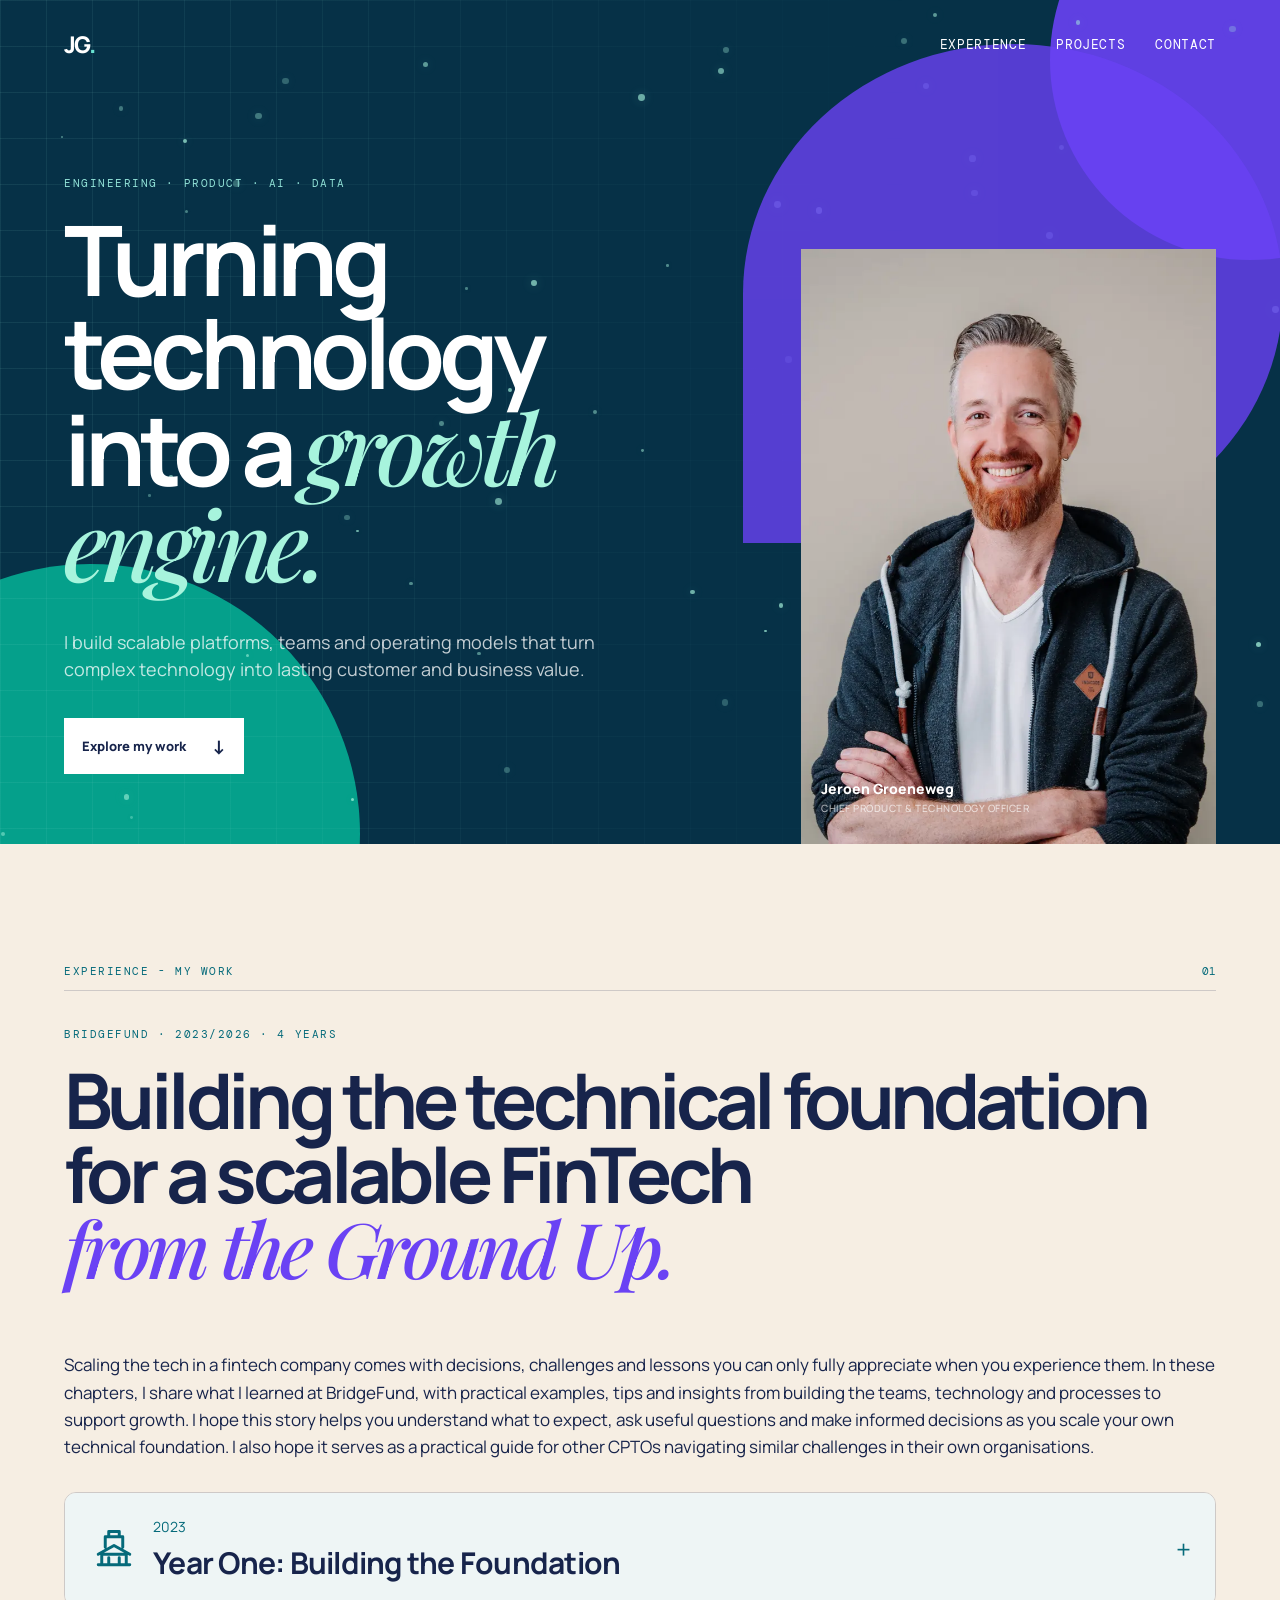
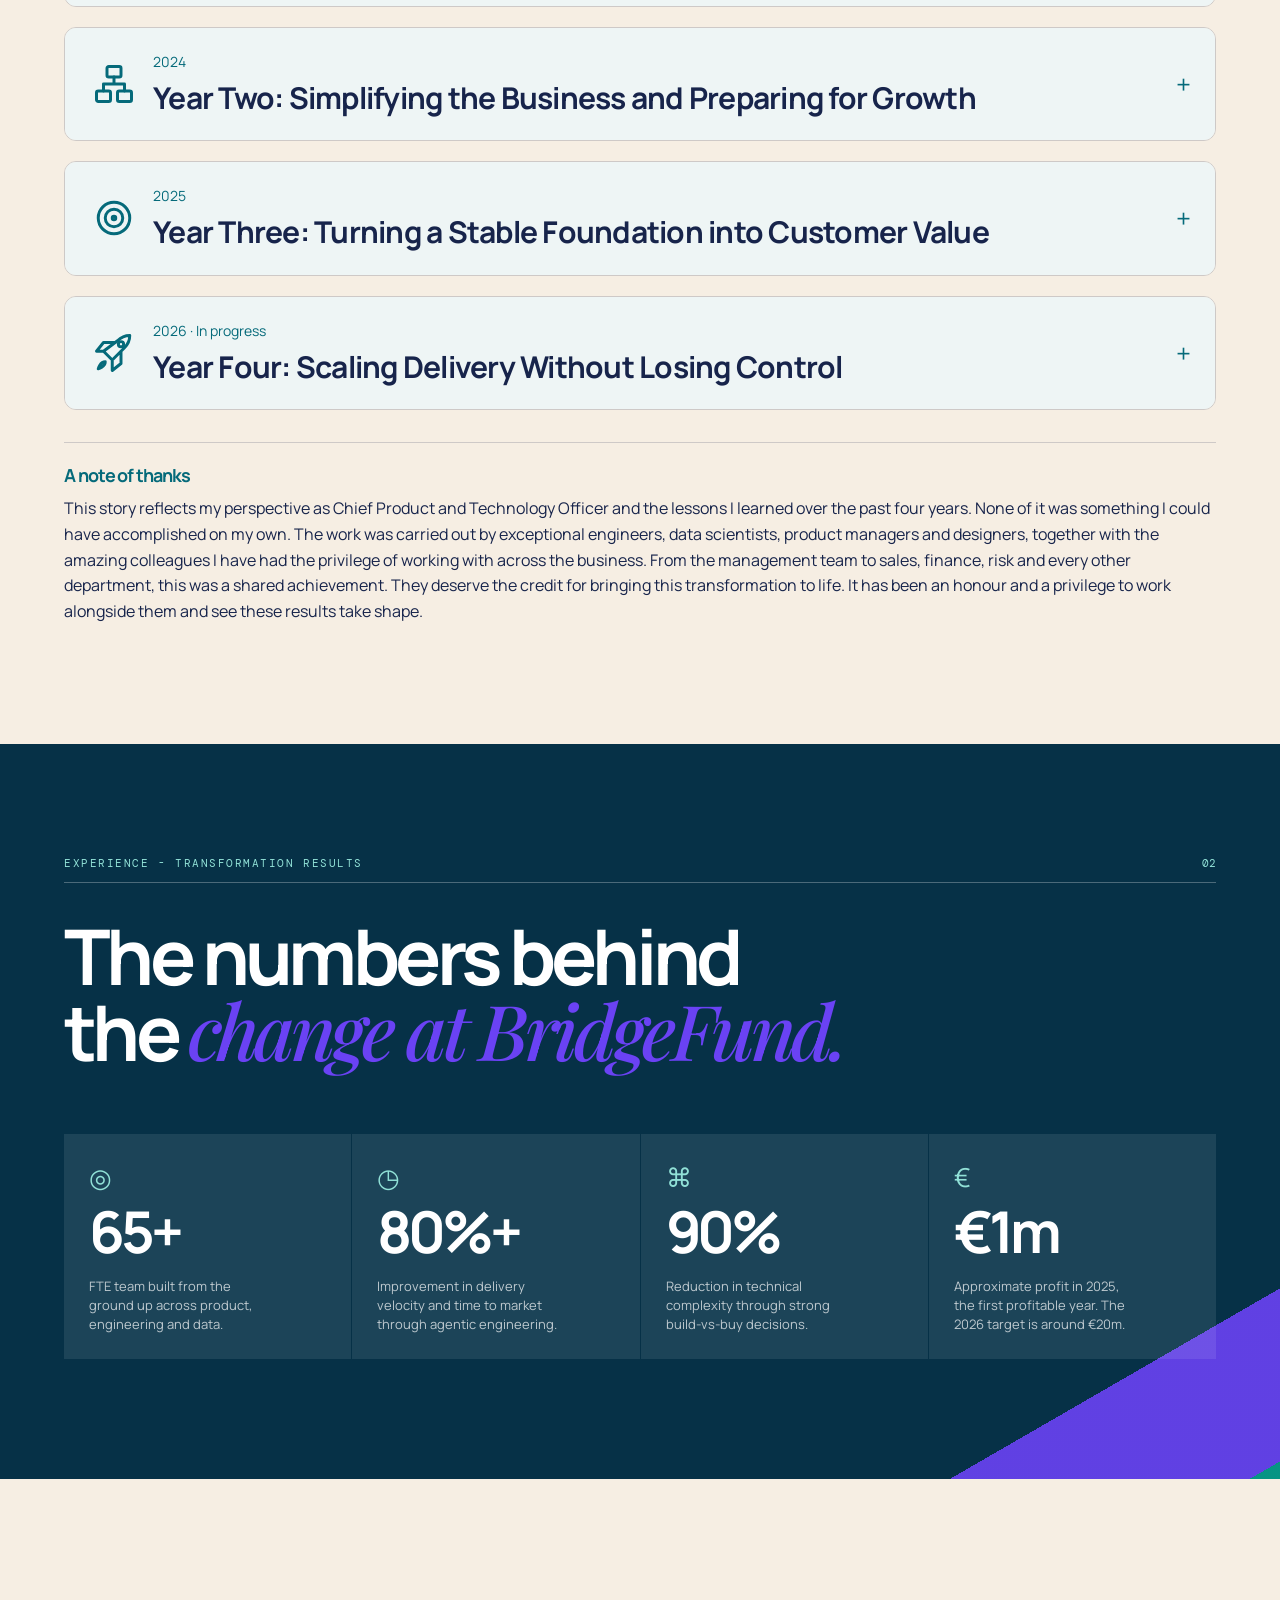
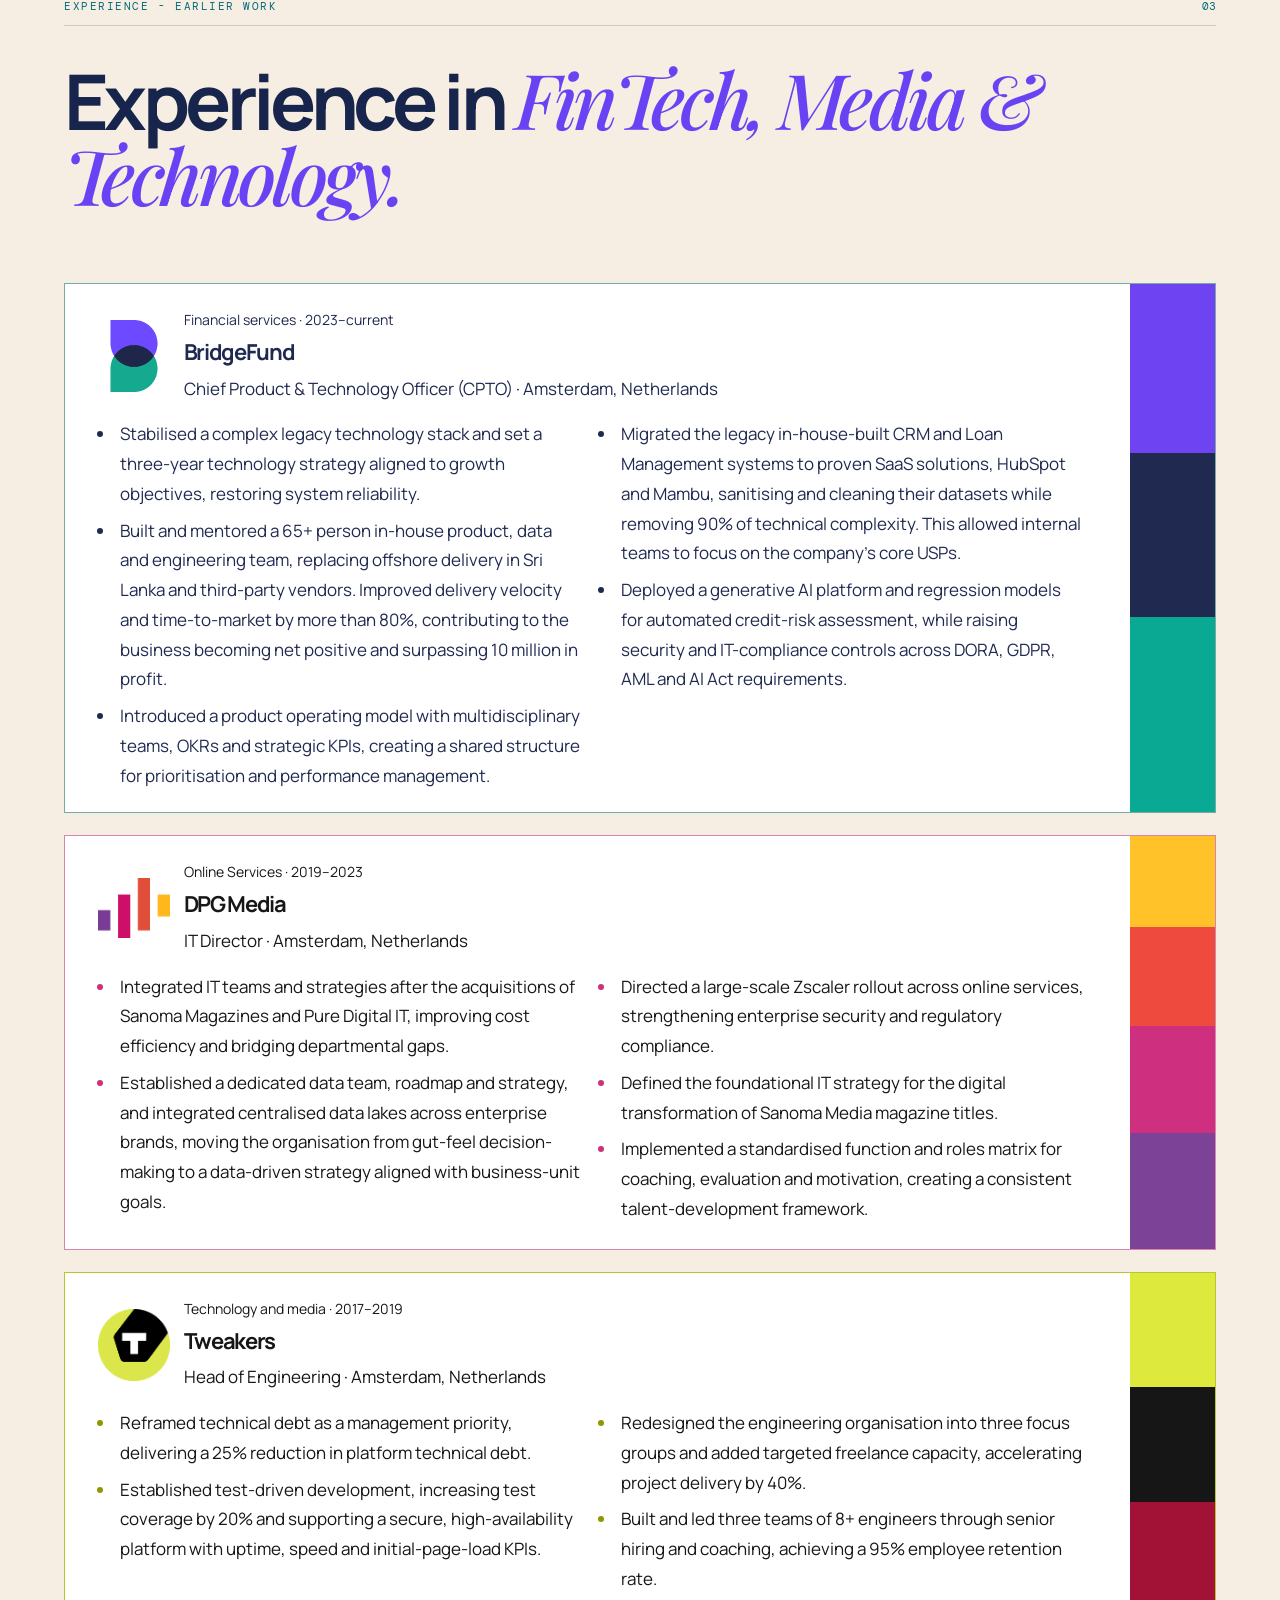
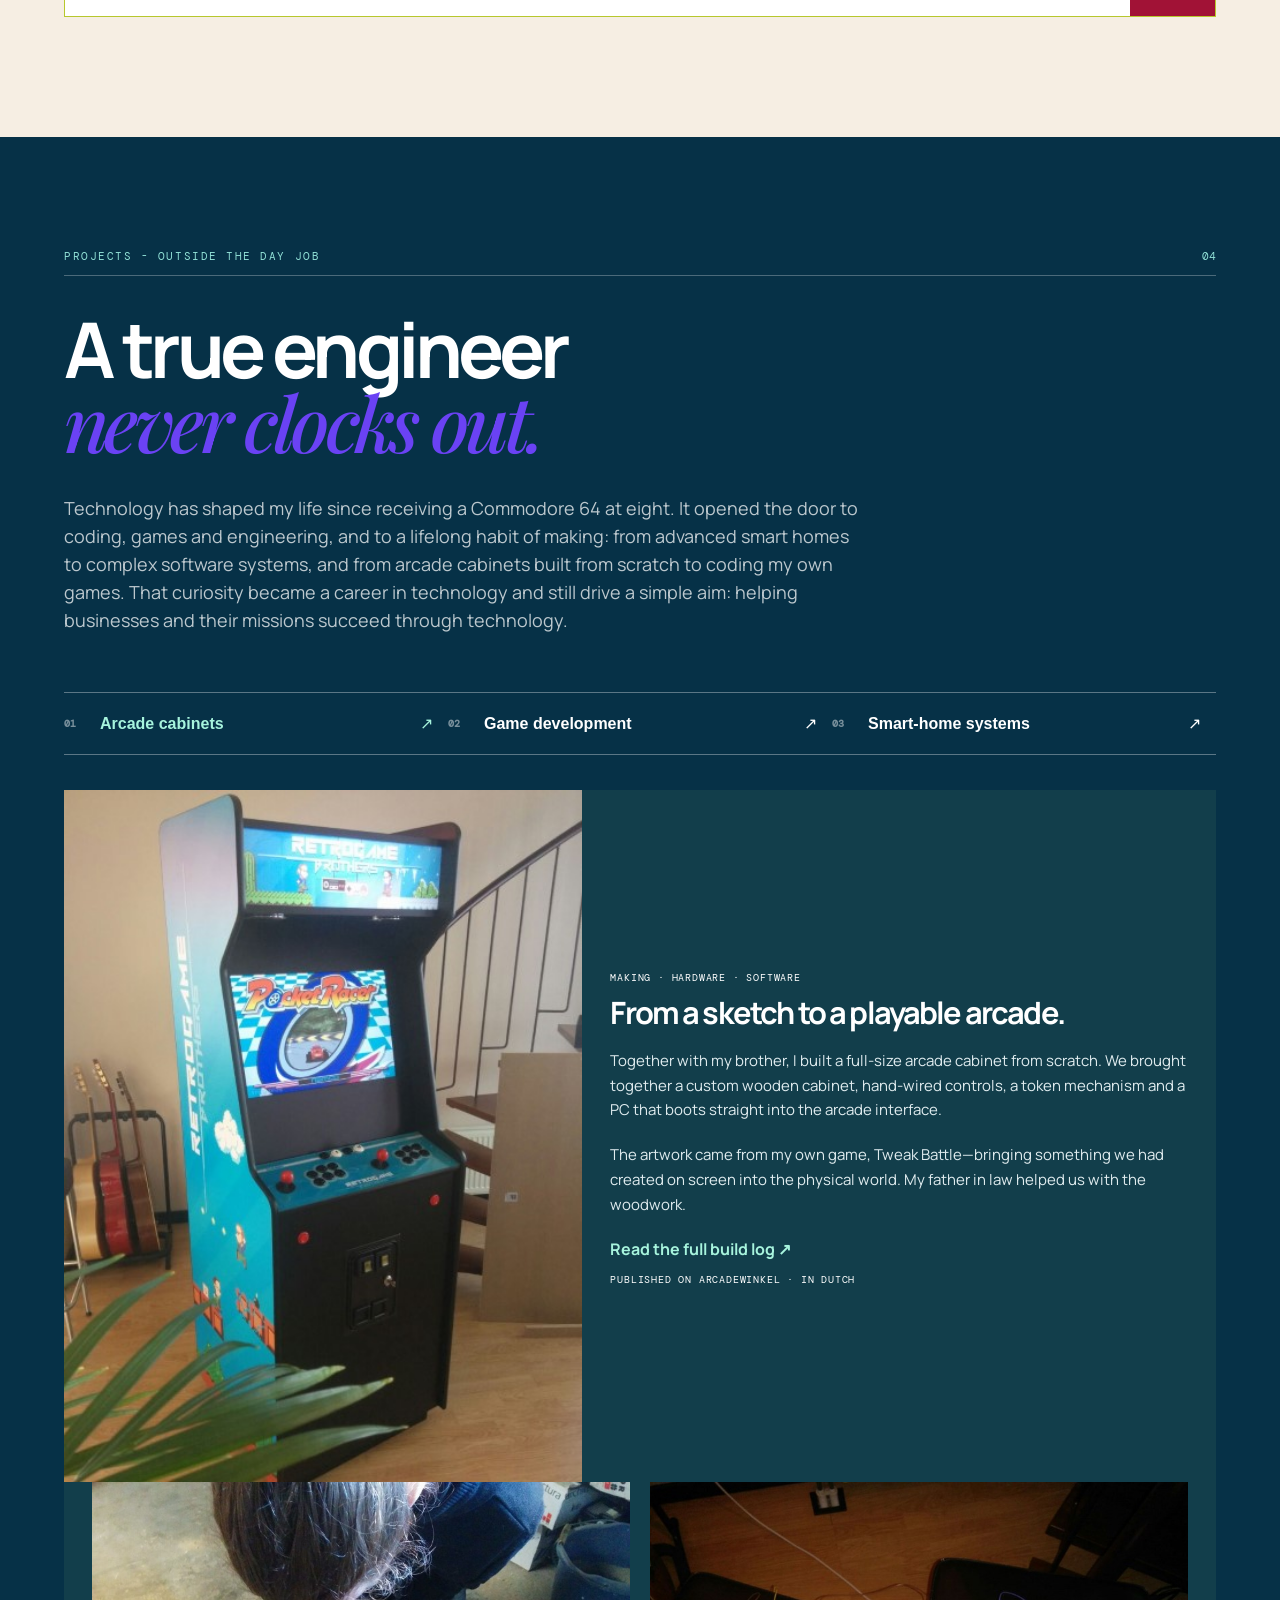
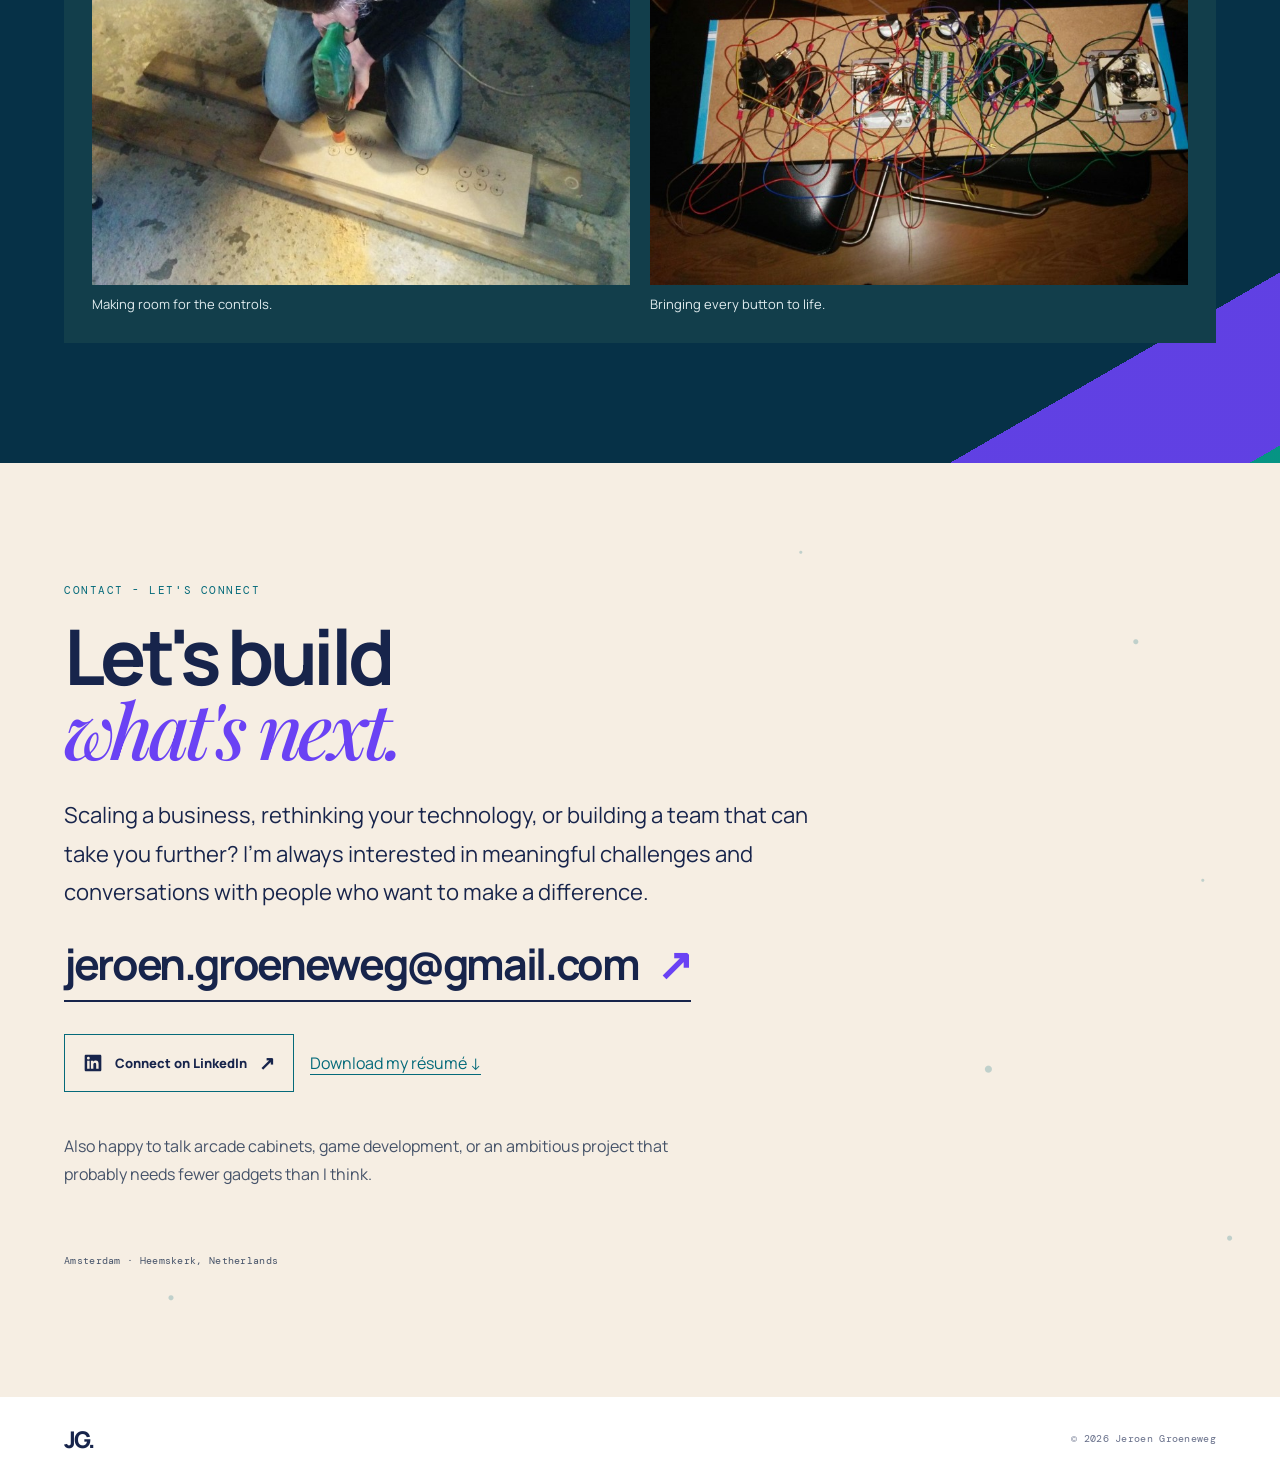
==== index.html @ 4eda99cc "Add retro game story, screenshot and gameplay video" ====
<!doctype html>
<html lang="en">
  <head>
    <meta charset="utf-8" />
    <meta name="viewport" content="width=device-width, initial-scale=1" />
    <meta name="description" content="Executive portfolio of Jeroen Groeneweg — turning technology into a growth engine." />
    <title>Jeroen Groeneweg | Technology, AI & Product Executive</title>
    <link rel="icon" href="public/favicon.svg" type="image/svg+xml" sizes="any" />
    <link rel="preconnect" href="https://fonts.googleapis.com" />
    <link rel="preconnect" href="https://fonts.gstatic.com" crossorigin />
    <link href="https://fonts.googleapis.com/css2?family=DM+Mono:wght@400;500&family=Manrope:wght@400;500;600;700;800&family=Playfair+Display:ital,wght@0,500;1,500&display=swap" rel="stylesheet" />
    <link rel="stylesheet" href="styles.css" />
    <link rel="stylesheet" href="layout.css" />
  </head>
  <body>
    <nav class="nav" aria-label="Main navigation">
      <a class="wordmark" href="#top" aria-label="Jeroen Groeneweg home"><span class="wordmark-name" aria-hidden="true">J<span class="wordmark-reveal wordmark-first"><span>eroen&nbsp;</span></span>G<span class="wordmark-reveal wordmark-last"><span>roeneweg</span></span><span class="wordmark-dot">.</span></span></a>
      <button class="menu-button" aria-expanded="false" aria-controls="menu">Menu</button>
      <div class="nav-links" id="menu"><a href="#experience">Experience</a><a href="#projects">Projects</a><a href="#contact">Contact</a></div>
    </nav>

    <main>
      <section class="hero" id="top">
        <div class="orb orb-violet"></div><div class="orb orb-green"></div><div class="grid"></div><div class="particles" aria-hidden="true"></div>
        <div class="hero-copy">
          <p class="eyebrow">Engineering · Product · AI · Data</p>
          <h1>Turning technology<br />into a <em>growth engine.</em></h1>
          <p>I build scalable platforms, teams and operating models that turn complex technology into lasting customer and business value.</p>
          <a class="button" href="#experience">Explore my work <span>↓</span></a>
        </div>
        <figure class="portrait"><div></div><img src="public/jeroen-groeneweg.webp" alt="Jeroen Groeneweg" /><figcaption>Jeroen Groeneweg<br /><small>Chief Product &amp; Technology Officer</small></figcaption></figure>
      </section>

      <section class="intro section" id="experience">
        <header class="section-top"><p class="eyebrow dark">Experience - My Work</p><span>01</span></header>
        <p class="eyebrow dark">BridgeFund · 2023/2026 · 4 years</p>
        <h2>Building the technical foundation for a scalable FinTech<br /><em>from the Ground Up.</em></h2>
        <div class="bridgefund-story">
          <p class="story-purpose">Scaling the tech in a fintech company comes with decisions, challenges and lessons you can only fully appreciate when you experience them. In these chapters, I share what I learned at BridgeFund, with practical examples, tips and insights from building the teams, technology and processes to support growth. I hope this story helps you understand what to expect, ask useful questions and make informed decisions as you scale your own technical foundation. I also hope it serves as a practical guide for other CPTOs navigating similar challenges in their own organisations.</p>
          <details name="bridgefund-years" class="story-year" id="bridgefund-year-1">
            <summary><svg class="story-year-icon" viewBox="0 0 24 24" fill="none" stroke="currentColor" stroke-width="1.7" stroke-linecap="round" stroke-linejoin="round" aria-hidden="true" focusable="false"><path d="M3 21h18M5 21v-6h14v6M3 15l9-5 9 5M7 11V5h10v6M9 5V2h6v3M9 17v4m6-4v4"/></svg><span class="story-year-date">2023</span><h3>Year One: Building the Foundation</h3></summary>
            <div class="story-year-body">
              <div class="story-intro">
                <p>When I joined BridgeFund in January 2023, I found a relatively small company driven by marketing, with around 25 employees and big ambitions. Technology was essential to the business, but responsibility for it was spread across several external suppliers.</p>
                <p>Around 20 engineers in Sri Lanka handled software development. A supplier in the Netherlands managed IT infrastructure. Another external team with experience in data solutions worked on Databricks, dashboards and data insights. A local web agency maintained the customer onboarding flow. The loan management system had been written by the former CTO, largely by himself and without documentation. The existing CRM lacked the functionality and flexibility the business needed.</p>
                <p>We were experiencing three to four critical outages a day, during which we could not serve customers. There was little monitoring and very little visibility into what was going wrong. Before we could think about growth, we had to make sure we could reliably serve the customers we already had.</p>
                <blockquote class="story-pullquote"><p>“Buy what enables you, build what differentiates you.”</p></blockquote>
              </div>
              <details name="bridgefund-chapters" class="story-chapter" id="bridgefund-year-1-chapter-1">
                <summary><h4>1. Earn the Right to Scale</h4></summary>
                <div class="story-chapter-body">
                  <p>One of my first steps was to visit the engineering team in Sri Lanka. I needed to meet the people, understand how they worked and find out what was behind the recurring problems. They already had a roadmap of roughly 40 to 50 new features for the year, alongside plans to launch mobile apps. Meanwhile, the existing platform needed constant firefighting.</p>
                  <p><strong>I halted the entire roadmap.</strong> For me, it made no sense to add more features when we couldn’t reliably run what we already had. Every new feature would introduce more complexity into a foundation we didn’t yet understand or control.</p>
                  <p>For the three weeks I spent in Sri Lanka, the entire team focused on implementing monitoring, logging and observability across our services. Until then, engineers were responding to individual outages and bugs without a clear picture of the underlying causes. They could get a service running again, but often couldn’t explain why it had failed or prevent it from happening again.</p>
                  <p>Once we could see what was happening, we could direct our effort towards the root causes. Over the following three to six months, that work brought the platform under control. Monitoring didn’t fix the systems by itself. It gave us the information we needed to decide what to fix.</p>
                  <aside class="story-takeaway">
                    <h5><svg class="story-label-icon" viewBox="0 0 24 24" fill="none" stroke="currentColor" stroke-width="1.7" stroke-linecap="round" stroke-linejoin="round" aria-hidden="true" focusable="false"><path d="M9 18h6m-5 3h4M8 14a6 6 0 1 1 8 0c-1 1-1 2-1 2H9s0-1-1-2Z"/></svg>What I learned</h5>
                    <p>Sometimes the most valuable decision you can make is to stop planned work. When customers cannot consistently use your service, restoring reliability deserves the full attention of the team.</p>
                    <h5><svg class="story-label-icon" viewBox="0 0 24 24" fill="none" stroke="currentColor" stroke-width="1.7" stroke-linecap="round" stroke-linejoin="round" aria-hidden="true" focusable="false"><circle cx="12" cy="12" r="9"/><path d="M9.5 9a2.5 2.5 0 1 1 4.3 1.7c-1 .8-1.8 1.3-1.8 3.3M12 17h.01"/></svg>A question worth asking</h5>
                    <p>Can your team explain why incidents happen, or are they repeatedly restoring service without resolving the cause?</p>
                  </aside>
                  <div class="story-resource">
                      <h5><svg class="story-label-icon" viewBox="0 0 24 24" fill="none" stroke="currentColor" stroke-width="1.7" stroke-linecap="round" stroke-linejoin="round" aria-hidden="true" focusable="false"><path d="M12 5v16M12 5C9 3 5 3 2 4v15c3-1 7-1 10 2 3-3 7-3 10-2V4c-3-1-7-1-10 1Z"/></svg>Further reading</h5>
                      <p><span class="story-resource-type">Free book chapter</span><a href="https://sre.google/sre-book/monitoring-distributed-systems/">Monitoring Distributed Systems</a> from Google’s <cite>Site Reliability Engineering</cite>.</p>
                      <p>Explains how monitoring can reveal customer impact and help distinguish symptoms from causes. A useful starting point when deciding what your team actually needs to observe.</p>
                  </div>
                </div>
              </details>
              <details name="bridgefund-chapters" class="story-chapter" id="bridgefund-year-1-chapter-2">
                <summary><h4>2. Build a Team That Owns the Outcome</h4></summary>
                <div class="story-chapter-body">
                  <p>The visit to Sri Lanka also changed my understanding of our delivery model. The engineers were building what they had been asked to build. But testing, monitoring and observability hadn’t been established as clear expectations. Neither had questioning a proposed solution or suggesting a better approach. There were differences in working culture and expectations that we hadn’t sufficiently accounted for. The way work was briefed said a lot about the results we were getting.</p>
                  <p>For BridgeFund’s next stage, I wanted engineers close to our customers, colleagues and internal stakeholders. People who understood what we were trying to achieve, questioned requests that didn’t make sense and came back with better ideas. That shaped the decision to build our local engineering team in the Netherlands. We allowed six months to recruit and transfer knowledge. During that period, the local team worked alongside the engineers in Sri Lanka. By the end of the first year, we had around ten engineers in the Netherlands and had phased out the offshore team.</p>
                  <p>We took a similar approach to other capabilities. We hired an IT service desk colleague to take responsibility for employee devices and a DevOps engineer to manage our AWS platform and Kubernetes cluster. That enabled us to phase out the external infrastructure supplier. We brought in data engineers and data scientists to take ownership of Databricks and our data capabilities.</p>
                  <p>We also hired frontend developers and a product manager to bring the onboarding flow under our own management. The customer journey was one of the areas where we believed we could differentiate, so we wanted the people developing it close to the business. The objective was to establish internal responsibility for the capabilities we depended on. Ending supplier relationships followed from having the people and knowledge to take that responsibility ourselves.</p>
                  <aside class="story-takeaway">
                    <h5><svg class="story-label-icon" viewBox="0 0 24 24" fill="none" stroke="currentColor" stroke-width="1.7" stroke-linecap="round" stroke-linejoin="round" aria-hidden="true" focusable="false"><path d="M9 18h6m-5 3h4M8 14a6 6 0 1 1 8 0c-1 1-1 2-1 2H9s0-1-1-2Z"/></svg>What I learned</h5>
                    <p>Hiring internally only works if people also get the context and responsibility to make good decisions. I wanted a team that understood the problem behind a request and cared about what happened after delivering it.</p>
                    <h5><svg class="story-label-icon" viewBox="0 0 24 24" fill="none" stroke="currentColor" stroke-width="1.7" stroke-linecap="round" stroke-linejoin="round" aria-hidden="true" focusable="false"><circle cx="12" cy="12" r="9"/><path d="M9.5 9a2.5 2.5 0 1 1 4.3 1.7c-1 .8-1.8 1.3-1.8 3.3M12 17h.01"/></svg>A question worth asking</h5>
                    <p>Which capabilities does your organisation need to understand deeply enough to operate, challenge and improve for itself?</p>
                  </aside>
                  <div class="story-resource">
                      <h5><svg class="story-label-icon" viewBox="0 0 24 24" fill="none" stroke="currentColor" stroke-width="1.7" stroke-linecap="round" stroke-linejoin="round" aria-hidden="true" focusable="false"><path d="M12 5v16M12 5C9 3 5 3 2 4v15c3-1 7-1 10 2 3-3 7-3 10-2V4c-3-1-7-1-10 1Z"/></svg>Further reading</h5>
                      <p><span class="story-resource-type">Book</span><a href="https://teamtopologies.com/book">Team Topologies</a> by Matthew Skelton and Manuel Pais.</p>
                      <p>Explores team responsibilities, interactions and the amount of complexity a team can handle. Useful background when deciding how to organise ownership as your engineering team grows.</p>
                  </div>
                </div>
              </details>
              <details name="bridgefund-chapters" class="story-chapter" id="bridgefund-year-1-chapter-3">
                <summary><h4>3. Transfer the Ability to Solve Problems</h4></summary>
                <div class="story-chapter-body">
                  <p>Hiring the team didn’t automatically make it safe to step away from our suppliers. The knowledge still had to move. You never know with complete certainty whether everything relevant has been transferred. We used three practices to make that uncertainty manageable.</p>
                  <p>First, we introduced Backstage to document our services and API endpoints. We needed knowledge to be accessible to the internal team rather than remain in individual people’s heads.</p>
                  <p>Second, <strong>whenever a bug or incident arose, someone from the local engineering team in the Netherlands had to participate in resolving it.</strong> I didn’t want an external supplier fixing something on their own and simply informing us afterwards. Working through a real problem reveals details that documentation often misses. You discover dependencies, assumptions and the reasons behind earlier decisions. Those moments became an important part of the handover.</p>
                  <p>Third, I asked team members every week how confident they felt about taking ownership. My working threshold was that everyone should reach around seven out of ten. That wasn’t a scientific measure. It was a practical way to discuss uncertainty and avoid basing the decision only on the confidence of the most experienced engineer. Together, documentation, participation and those weekly conversations gave me enough confidence to complete the transition.</p>
                  <aside class="story-takeaway">
                    <h5><svg class="story-label-icon" viewBox="0 0 24 24" fill="none" stroke="currentColor" stroke-width="1.7" stroke-linecap="round" stroke-linejoin="round" aria-hidden="true" focusable="false"><path d="M9 18h6m-5 3h4M8 14a6 6 0 1 1 8 0c-1 1-1 2-1 2H9s0-1-1-2Z"/></svg>What I learned</h5>
                    <p>Don’t let an external supplier resolve a problem without someone from your own team involved. Every incident is also an opportunity to develop the knowledge your team will eventually need.</p>
                    <h5><svg class="story-label-icon" viewBox="0 0 24 24" fill="none" stroke="currentColor" stroke-width="1.7" stroke-linecap="round" stroke-linejoin="round" aria-hidden="true" focusable="false"><circle cx="12" cy="12" r="9"/><path d="M9.5 9a2.5 2.5 0 1 1 4.3 1.7c-1 .8-1.8 1.3-1.8 3.3M12 17h.01"/></svg>A question worth asking</h5>
                    <p>If the supplier became unavailable tomorrow, could your team investigate a problem and resolve it?</p>
                  </aside>
                  <div class="story-resource">
                      <h5><svg class="story-label-icon" viewBox="0 0 24 24" fill="none" stroke="currentColor" stroke-width="1.7" stroke-linecap="round" stroke-linejoin="round" aria-hidden="true" focusable="false"><path d="M12 5v16M12 5C9 3 5 3 2 4v15c3-1 7-1 10 2 3-3 7-3 10-2V4c-3-1-7-1-10 1Z"/></svg>Further reading</h5>
                      <p><span class="story-resource-type">Book</span><a href="https://www.manning.com/books/the-programmers-brain">The Programmer’s Brain</a> by Felienne Hermans.</p>
                      <p>Explores how programmers learn and understand code. Useful background for transferring knowledge when a new team takes ownership of an unfamiliar system.</p>
                  </div>
                </div>
              </details>
              <details name="bridgefund-chapters" class="story-chapter" id="bridgefund-year-1-chapter-4">
                <summary><h4>4. Buy What Enables You. Build What Differentiates You.</h4></summary>
                <div class="story-chapter-body">
                  <p>As we gained control over the platform, we could address a more fundamental question: why were we building so much of it ourselves? We were maintaining a loan management system, extending a limited CRM and developing the services around them. That consumed engineering capacity and made change difficult.</p>
                  <p>I wanted us to be explicit about where our own technology could give BridgeFund an advantage. Providing loans and credit lines was our core business. But writing our own loan management software wasn’t necessarily what would make us a better lender.</p>
                  <p>That distinction led to two major decisions: adopting Mambu as our core banking platform and HubSpot as our main CRM. These were capabilities we needed to operate. We could buy proven software for them and focus our own development effort on the areas where we believed we could make a difference.</p>
                  <p>The first was customer experience. That included our marketing website and onboarding flow, as well as our ambition for a My BridgeFund environment where customers could manage their loans or credit lines. The second was credit decisioning. If we could use data to understand creditworthiness better, that could become a meaningful competitive advantage.</p>
                  <p>By the end of the first year, we had made those decisions and started planning the implementations. We were still running the legacy systems. The migrations would be substantial pieces of work, with consequences far beyond technology.</p>
                  <aside class="story-takeaway">
                    <h5><svg class="story-label-icon" viewBox="0 0 24 24" fill="none" stroke="currentColor" stroke-width="1.7" stroke-linecap="round" stroke-linejoin="round" aria-hidden="true" focusable="false"><path d="M9 18h6m-5 3h4M8 14a6 6 0 1 1 8 0c-1 1-1 2-1 2H9s0-1-1-2Z"/></svg>What I learned</h5>
                    <p>A capability can be central to your business without needing to be built from scratch. I wanted our engineering effort concentrated where it could create a distinctive advantage.</p>
                    <h5><svg class="story-label-icon" viewBox="0 0 24 24" fill="none" stroke="currentColor" stroke-width="1.7" stroke-linecap="round" stroke-linejoin="round" aria-hidden="true" focusable="false"><circle cx="12" cy="12" r="9"/><path d="M9.5 9a2.5 2.5 0 1 1 4.3 1.7c-1 .8-1.8 1.3-1.8 3.3M12 17h.01"/></svg>A question worth asking</h5>
                    <p>Where does your custom software give you an advantage, and where are you maintaining something an established platform could provide?</p>
                  </aside>
                  <div class="story-resource">
                      <h5><svg class="story-label-icon" viewBox="0 0 24 24" fill="none" stroke="currentColor" stroke-width="1.7" stroke-linecap="round" stroke-linejoin="round" aria-hidden="true" focusable="false"><path d="M12 5v16M12 5C9 3 5 3 2 4v15c3-1 7-1 10 2 3-3 7-3 10-2V4c-3-1-7-1-10 1Z"/></svg>Further reading</h5>
                      <p><span class="story-resource-type">Article</span><a href="https://mcfunley.com/choose-boring-technology">Choose Boring Technology</a> by Dan McKinley.</p>
                      <p>Discusses the limited capacity organisations have for unfamiliar technology. It offers another way to think about where custom solutions and additional complexity are worth the effort.</p>
                  </div>
                </div>
              </details>
              <details name="bridgefund-chapters" class="story-chapter" id="bridgefund-year-1-chapter-5">
                <summary><h4>5. Establish Ownership of Your Data</h4></summary>
                <div class="story-chapter-body">
                  <p>Our ambition to improve credit decisioning required an internal data capability. We hired data engineers and data scientists, brought Databricks under their ownership and started addressing the quality of the data available to us.</p>
                  <p>Our direction was to use PSD2 transaction data to assess a potential customer’s creditworthiness. We wanted to understand what that data could tell us, rather than depend on collecting financial statements and asking customers to explain their business through conversations. That gave us a clear reason to develop our own machine learning models. But it also made the quality of the underlying data essential.</p>
                  <p>You cannot expect reliable decisions from unreliable inputs. Before getting carried away with what AI might do, we needed people who understood the data and could take responsibility for it. This was the beginning of that work. The detailed preparation for our migrations in year two would expose how much cleaning, deduplication and standardisation was still needed.</p>
                  <aside class="story-takeaway">
                    <h5><svg class="story-label-icon" viewBox="0 0 24 24" fill="none" stroke="currentColor" stroke-width="1.7" stroke-linecap="round" stroke-linejoin="round" aria-hidden="true" focusable="false"><path d="M9 18h6m-5 3h4M8 14a6 6 0 1 1 8 0c-1 1-1 2-1 2H9s0-1-1-2Z"/></svg>What I learned</h5>
                    <p>Start with ownership and data quality. Those are ongoing responsibilities, and they need attention before you can expect useful results from models built on top of them.</p>
                    <h5><svg class="story-label-icon" viewBox="0 0 24 24" fill="none" stroke="currentColor" stroke-width="1.7" stroke-linecap="round" stroke-linejoin="round" aria-hidden="true" focusable="false"><circle cx="12" cy="12" r="9"/><path d="M9.5 9a2.5 2.5 0 1 1 4.3 1.7c-1 .8-1.8 1.3-1.8 3.3M12 17h.01"/></svg>A question worth asking</h5>
                    <p>Do you understand the quality and limitations of the data informing your decisions?</p>
                  </aside>
                  <div class="story-resource">
                      <h5><svg class="story-label-icon" viewBox="0 0 24 24" fill="none" stroke="currentColor" stroke-width="1.7" stroke-linecap="round" stroke-linejoin="round" aria-hidden="true" focusable="false"><path d="M12 5v16M12 5C9 3 5 3 2 4v15c3-1 7-1 10 2 3-3 7-3 10-2V4c-3-1-7-1-10 1Z"/></svg>Further reading</h5>
                      <p><span class="story-resource-type">Book</span><a href="https://www.oreilly.com/library/view/fundamentals-of-data/9781098108298/">Fundamentals of Data Engineering</a> by Joe Reis and Matt Housley.</p>
                      <p>Covers the data lifecycle from its sources through to its consumers. Useful context for understanding why data engineering involves ownership and business requirements as well as tools.</p>
                  </div>
                </div>
              </details>
              <details name="bridgefund-chapters" class="story-chapter" id="bridgefund-year-1-chapter-6">
                <summary><h4>6. Take Ownership Before Deciding What to Rebuild</h4></summary>
                <div class="story-chapter-body">
                  <p>Bringing onboarding in-house gave us responsibility for a part of the business that directly affected customers. It also meant inheriting a substantial legacy PHP application. Taking ownership didn’t immediately remove its limitations. It put us in a position to understand the application, maintain it and make informed decisions about its future.</p>
                  <p>PHP itself wasn’t the issue. What mattered was whether we had the people, knowledge and technical foundation to develop the experience we wanted. As the platform became stable, we could introduce product capability and spend more time on those questions. We were beginning to move beyond responding to failures and towards deliberately improving the customer journey. The decisions about how to modernise onboarding would follow in year two.</p>
                  <aside class="story-takeaway">
                    <h5><svg class="story-label-icon" viewBox="0 0 24 24" fill="none" stroke="currentColor" stroke-width="1.7" stroke-linecap="round" stroke-linejoin="round" aria-hidden="true" focusable="false"><path d="M9 18h6m-5 3h4M8 14a6 6 0 1 1 8 0c-1 1-1 2-1 2H9s0-1-1-2Z"/></svg>What I learned</h5>
                    <p>Taking responsibility for a system and replacing it are separate decisions. Understanding what you have gives you a better basis for deciding what should change.</p>
                    <h5><svg class="story-label-icon" viewBox="0 0 24 24" fill="none" stroke="currentColor" stroke-width="1.7" stroke-linecap="round" stroke-linejoin="round" aria-hidden="true" focusable="false"><circle cx="12" cy="12" r="9"/><path d="M9.5 9a2.5 2.5 0 1 1 4.3 1.7c-1 .8-1.8 1.3-1.8 3.3M12 17h.01"/></svg>A question worth asking</h5>
                    <p>When rebuilding a system, which part will deliver the greatest return on investment?</p>
                  </aside>
                  <div class="story-resource">
                      <h5><svg class="story-label-icon" viewBox="0 0 24 24" fill="none" stroke="currentColor" stroke-width="1.7" stroke-linecap="round" stroke-linejoin="round" aria-hidden="true" focusable="false"><path d="M12 5v16M12 5C9 3 5 3 2 4v15c3-1 7-1 10 2 3-3 7-3 10-2V4c-3-1-7-1-10 1Z"/></svg>Further reading</h5>
                      <p><span class="story-resource-type">Book</span><a href="https://www.informit.com/store/working-effectively-with-legacy-code-9780132931779">Working Effectively with Legacy Code</a> by Michael Feathers.</p>
                      <p>Offers techniques for understanding and changing existing code, including working with tests and dependencies. A practical companion when a team inherits an application it did not build.</p>
                  </div>
                </div>
              </details>
              <details name="bridgefund-chapters" class="story-chapter story-recap">
                <summary><h4>Where We Stood at the End of Year One</h4></summary>
                <div class="story-chapter-body">
                  <p>We had brought the platform under control and established internal capabilities across engineering, infrastructure, data and product. The local engineering team in the Netherlands had taken over from the offshore team. Other internal colleagues had taken responsibility for capabilities previously managed by external suppliers.</p>
                  <p>We had chosen Mambu and HubSpot, but we hadn’t completed the transition. The legacy systems were still there, and substantial migration work lay ahead. What had changed was our ability to take responsibility for that work. We had a clearer understanding of the systems, a team that could own them and a direction for where we wanted to invest. Four principles shaped that first year:</p>
                  <ol>
                    <li>Buy what enables you, build what differentiates you.</li>
                    <li>Make sure core capabilities are in-house.</li>
                    <li>Sanitise your data from the start.</li>
                    <li>Culture eats strategy for breakfast.</li>
                  </ol>
                <p>That last principle ran through all the others. Our plans depended on people being willing to question requests, investigate problems, share knowledge and take responsibility.</p>
                </div>
              </details>
            </div>
          </details>
          <details name="bridgefund-years" class="story-year" id="bridgefund-year-2">
            <summary><svg class="story-year-icon" viewBox="0 0 24 24" fill="none" stroke="currentColor" stroke-width="1.7" stroke-linecap="round" stroke-linejoin="round" aria-hidden="true" focusable="false"><rect x="8" y="2" width="8" height="6" rx="1"/><rect x="2" y="16" width="8" height="6" rx="1"/><rect x="14" y="16" width="8" height="6" rx="1"/><path d="M12 8v4M6 16v-4h12v4"/></svg><span class="story-year-date">2024</span><h3>Year Two: Simplifying the Business and Preparing for Growth</h3></summary>
            <div class="story-year-body">
              <div class="story-intro">
                <p>By the second year, BridgeFund had grown to around 50 people. We had made the major platform decisions, but were still operating the old systems while planning how to replace them. Mambu and HubSpot would affect almost every part of the organisation.</p>
                <p>At the same time, the business had accumulated a lot of operational complexity. Spreadsheets moved between departments. Information was copied across systems. Product variations and exceptions created additional work. Different data sources sometimes gave conflicting answers. We had an opportunity to do more than migrate software. We could reconsider how the business operated.</p>
                <blockquote class="story-pullquote"><p>“Buying a standard platform only removes complexity if you are willing to reconsider some of your existing ways of working.”</p></blockquote>
              </div>
              <details name="bridgefund-chapters" class="story-chapter" id="bridgefund-year-2-chapter-1">
                <summary><h4>1. Make It a Business Transformation</h4></summary>
                <div class="story-chapter-body">
                  <p>From my first day, there was a lot of frustration with IT. Whenever something went wrong or took too long, technology was usually seen as the cause. With the outages we had experienced, some of that frustration was justified. But as we looked more closely, we also found problems in the way the business operated. Information moved between spreadsheets. Departments repeated work. Manual mistakes carried through into other systems.</p>
                  <p>The rest of the management team experienced those problems every day. Getting support for change was therefore easier than you might expect. People wanted simpler processes and faster ways of working. That gave us a shared starting point. I worked closely with the COO to review our operations. We needed to understand how information moved, who was responsible for each step and where unnecessary complexity had accumulated.</p>
                  <p>Just because a CRM or banking platform is a technical application doesn’t mean its implementation belongs to technology alone. The whole business would be affected, so the business had to participate in deciding how it should work.</p>
                  <aside class="story-takeaway">
                    <h5><svg class="story-label-icon" viewBox="0 0 24 24" fill="none" stroke="currentColor" stroke-width="1.7" stroke-linecap="round" stroke-linejoin="round" aria-hidden="true" focusable="false"><path d="M9 18h6m-5 3h4M8 14a6 6 0 1 1 8 0c-1 1-1 2-1 2H9s0-1-1-2Z"/></svg>What I learned</h5>
                    <p>Look beyond the department receiving the complaints. What gets described as an IT problem may also involve process design, data quality, responsibilities and manual handovers.</p>
                    <h5><svg class="story-label-icon" viewBox="0 0 24 24" fill="none" stroke="currentColor" stroke-width="1.7" stroke-linecap="round" stroke-linejoin="round" aria-hidden="true" focusable="false"><circle cx="12" cy="12" r="9"/><path d="M9.5 9a2.5 2.5 0 1 1 4.3 1.7c-1 .8-1.8 1.3-1.8 3.3M12 17h.01"/></svg>A question worth asking</h5>
                    <p>Are the problems in your organisation really caused by IT, or could inefficient processes, unclear responsibilities or something else be at the root?</p>
                  </aside>
                  <div class="story-resource">
                      <h5><svg class="story-label-icon" viewBox="0 0 24 24" fill="none" stroke="currentColor" stroke-width="1.7" stroke-linecap="round" stroke-linejoin="round" aria-hidden="true" focusable="false"><path d="M4 14v-3a8 8 0 0 1 16 0v3"/><rect x="2" y="12" width="4" height="8" rx="2"/><rect x="18" y="12" width="4" height="8" rx="2"/></svg>Something to listen to</h5>
                      <p><span class="story-resource-type">Podcast</span><a href="https://www.lennysnewsletter.com/p/product-management-theater-marty">Product management theater</a> with Marty Cagan on Lenny’s Podcast.</p>
                      <p>For a broader discussion of organisational change, listen to the section on the product operating model, beginning around 1:02:05. It connects product work with the responsibilities of the wider organisation.</p>
                  </div>
                </div>
              </details>
              <details name="bridgefund-chapters" class="story-chapter" id="bridgefund-year-2-chapter-2">
                <summary><h4>2. Simplify Before You Implement</h4></summary>
                <div class="story-chapter-body">
                  <p>Our processes had become more complicated as the business grew. We were introducing propositions, extending loans and credit lines, working with different discounts and handling exceptions. Each variation added something for people and systems to manage. I didn’t want us to reproduce all of that complexity inside the new platforms.</p>
                  <p>We brought in external expertise to help implement HubSpot and review our processes. My starting point was that many of our operational requirements were common business requirements. We didn’t need a unique implementation for everything. Where established practices in HubSpot could support us, I preferred to adapt our way of working and use the platform as standard. Customising software around an inefficient process would preserve the inefficiency and give us more software to maintain.</p>
                  <p>We applied the same thinking to Mambu. We reviewed the variations in our loans and credit lines and made decisions to narrow and standardise our propositions. Keeping things simple became an important principle. Before implementing the workflows, we mapped the processes and agreed how we wanted them to operate.</p>
                  <aside class="story-takeaway">
                    <h5><svg class="story-label-icon" viewBox="0 0 24 24" fill="none" stroke="currentColor" stroke-width="1.7" stroke-linecap="round" stroke-linejoin="round" aria-hidden="true" focusable="false"><path d="M9 18h6m-5 3h4M8 14a6 6 0 1 1 8 0c-1 1-1 2-1 2H9s0-1-1-2Z"/></svg>What I learned</h5>
                    <p>Buying a standard platform only removes complexity if you are willing to reconsider some of your existing ways of working.</p>
                    <h5><svg class="story-label-icon" viewBox="0 0 24 24" fill="none" stroke="currentColor" stroke-width="1.7" stroke-linecap="round" stroke-linejoin="round" aria-hidden="true" focusable="false"><circle cx="12" cy="12" r="9"/><path d="M9.5 9a2.5 2.5 0 1 1 4.3 1.7c-1 .8-1.8 1.3-1.8 3.3M12 17h.01"/></svg>A question worth asking</h5>
                    <p>Does this process need to work differently from everyone else’s, or have you simply become accustomed to doing it this way?</p>
                  </aside>
                  <div class="story-resource">
                      <h5><svg class="story-label-icon" viewBox="0 0 24 24" fill="none" stroke="currentColor" stroke-width="1.7" stroke-linecap="round" stroke-linejoin="round" aria-hidden="true" focusable="false"><path d="M12 5v16M12 5C9 3 5 3 2 4v15c3-1 7-1 10 2 3-3 7-3 10-2V4c-3-1-7-1-10 1Z"/></svg>Further reading</h5>
                      <p><span class="story-resource-type">Book</span><a href="https://www.lean.org/store/book/learning-to-see/">Learning to See</a> by Mike Rother and John Shook.</p>
                      <p>Introduces mapping the current process and designing an improved future process. Its examples come from manufacturing, but the distinction is useful when reviewing service operations before implementation.</p>
                  </div>
                </div>
              </details>
              <details name="bridgefund-chapters" class="story-chapter" id="bridgefund-year-2-chapter-3">
                <summary><h4>3. Follow the Application Through the Entire Business</h4></summary>
                <div class="story-chapter-body">
                  <p>Customer onboarding showed how much complexity had built up. An application first went to sales for a manual check. Depending on the outcome, customer service would call the applicant to understand why they needed funding and what they intended to use it for. Those notes went into a separate spreadsheet and back to sales before reaching the risk team.</p>
                  <p>Risk then reviewed the story alongside the PSD2 transaction data. Sometimes that meant another call to the customer, more information and another review. Along the way, people updated several spreadsheets. Some were used for reporting, while others prepared information for the next step.</p>
                  <p>Even after the credit decision, there was considerable manual work. KYC information had to be collected. A contract was drafted by hand and sent for signatures from both sides. Administration then registered the loan in the loan management system, followed by communication to the customer.</p>
                  <p>Each individual activity had a purpose. But following the application through the whole business revealed how often information was transferred, copied and handled again. We needed to understand that complete journey before deciding where to intervene.</p>
                  <aside class="story-takeaway">
                    <h5><svg class="story-label-icon" viewBox="0 0 24 24" fill="none" stroke="currentColor" stroke-width="1.7" stroke-linecap="round" stroke-linejoin="round" aria-hidden="true" focusable="false"><path d="M9 18h6m-5 3h4M8 14a6 6 0 1 1 8 0c-1 1-1 2-1 2H9s0-1-1-2Z"/></svg>What I learned</h5>
                    <p>A department can carry out its own task correctly while the overall process remains slow and prone to mistakes. You need to look at how the steps connect.</p>
                    <h5><svg class="story-label-icon" viewBox="0 0 24 24" fill="none" stroke="currentColor" stroke-width="1.7" stroke-linecap="round" stroke-linejoin="round" aria-hidden="true" focusable="false"><circle cx="12" cy="12" r="9"/><path d="M9.5 9a2.5 2.5 0 1 1 4.3 1.7c-1 .8-1.8 1.3-1.8 3.3M12 17h.01"/></svg>A question worth asking</h5>
                    <p>How many times does the same customer information get copied, checked or passed to someone else before the process is complete?</p>
                  </aside>
                  <div class="story-resource">
                      <h5><svg class="story-label-icon" viewBox="0 0 24 24" fill="none" stroke="currentColor" stroke-width="1.7" stroke-linecap="round" stroke-linejoin="round" aria-hidden="true" focusable="false"><path d="M12 5v16M12 5C9 3 5 3 2 4v15c3-1 7-1 10 2 3-3 7-3 10-2V4c-3-1-7-1-10 1Z"/></svg>Further reading</h5>
                      <p><span class="story-resource-type">Book</span><a href="https://itrevolution.com/product/the-phoenix-project/">The Phoenix Project</a> by Gene Kim, Kevin Behr and George Spafford.</p>
                      <p>A novel about IT, DevOps and improving the flow of work across a business. A useful companion to this chapter’s focus on handovers and bottlenecks, and why improving one department alone does not necessarily improve the whole process.</p>
                  </div>
                </div>
              </details>
              <details name="bridgefund-chapters" class="story-chapter" id="bridgefund-year-2-chapter-4">
                <summary><h4>4. Put a Chess Clock on the Process</h4></summary>
                <div class="story-chapter-body">
                  <p>We couldn’t automate everything at once. We needed to understand where to start and how HubSpot could help. We used what I would describe as a chess clock to measure the <strong>waiting time between steps</strong>. We counted the handovers between people and departments and looked at where errors kept happening. We were measuring how long an application sat waiting for the next action. That helped us see where the process was getting stuck.</p>
                  <p>Those findings gave us a practical way to set priorities. We looked for changes that could make the biggest difference for customers and for the business. Which handovers introduced long waits? Where did information get copied or lost? Which activities repeatedly needed correcting?</p>
                  <p>We then identified where we could simplify the work and introduce automation. This gave us a manageable sequence of improvements. We didn’t need to automate every step before making progress.</p>
                  <aside class="story-takeaway">
                    <h5><svg class="story-label-icon" viewBox="0 0 24 24" fill="none" stroke="currentColor" stroke-width="1.7" stroke-linecap="round" stroke-linejoin="round" aria-hidden="true" focusable="false"><path d="M9 18h6m-5 3h4M8 14a6 6 0 1 1 8 0c-1 1-1 2-1 2H9s0-1-1-2Z"/></svg>What I learned</h5>
                    <p>The gaps between activities deserve as much attention as the activities themselves. A process can take a long time even when each individual task is relatively quick.</p>
                    <h5><svg class="story-label-icon" viewBox="0 0 24 24" fill="none" stroke="currentColor" stroke-width="1.7" stroke-linecap="round" stroke-linejoin="round" aria-hidden="true" focusable="false"><circle cx="12" cy="12" r="9"/><path d="M9.5 9a2.5 2.5 0 1 1 4.3 1.7c-1 .8-1.8 1.3-1.8 3.3M12 17h.01"/></svg>A question worth asking</h5>
                    <p>How much of your customer’s journey is spent waiting for the next person or department to act?</p>
                  </aside>
                  <div class="story-resource">
                      <h5><svg class="story-label-icon" viewBox="0 0 24 24" fill="none" stroke="currentColor" stroke-width="1.7" stroke-linecap="round" stroke-linejoin="round" aria-hidden="true" focusable="false"><path d="M12 5v16M12 5C9 3 5 3 2 4v15c3-1 7-1 10 2 3-3 7-3 10-2V4c-3-1-7-1-10 1Z"/></svg>Further reading</h5>
                      <p><span class="story-resource-type">Book</span><a href="https://www.toc-goldratt.com/en/product/the-goal-a-process-of-ongoing-improvement">The Goal: A Process of Ongoing Improvement</a> by Eliyahu M. Goldratt and Jeff Cox.</p>
                      <p>A business novel about finding the bottleneck that limits the whole system. Its focus on constraints and flow complements the chess clock exercise: identify where work gets stuck before deciding what to improve or automate.</p>
                  </div>
                </div>
              </details>
              <details name="bridgefund-chapters" class="story-chapter" id="bridgefund-year-2-chapter-5">
                <summary><h4>5. Clean the Data Before Moving It</h4></summary>
                <div class="story-chapter-body">
                  <p>Preparing for the migrations exposed how inconsistent our data had become. We had duplicate information, different formats and data spread across domains and systems. Moving it required work on both the records themselves and the models used to organise them. We invested time in sanitising, deduplicating and standardising that information.</p>
                  <p>This also mattered beyond the migrations. We were still making too many strategic decisions on instinct because the data wasn’t dependable enough. Different data points could contradict one another, making it difficult to know which answer to trust. Moving inconsistent data into a new platform wouldn’t resolve those contradictions. We had to address them as part of the preparation. The internal data capabilities we had established in year one were essential to doing that work.</p>
                  <aside class="story-takeaway">
                    <h5><svg class="story-label-icon" viewBox="0 0 24 24" fill="none" stroke="currentColor" stroke-width="1.7" stroke-linecap="round" stroke-linejoin="round" aria-hidden="true" focusable="false"><path d="M9 18h6m-5 3h4M8 14a6 6 0 1 1 8 0c-1 1-1 2-1 2H9s0-1-1-2Z"/></svg>What I learned</h5>
                    <p>A migration exposes the quality of the information your business runs on. Use that opportunity to improve it, rather than carrying the same problems into a new system.</p>
                    <h5><svg class="story-label-icon" viewBox="0 0 24 24" fill="none" stroke="currentColor" stroke-width="1.7" stroke-linecap="round" stroke-linejoin="round" aria-hidden="true" focusable="false"><circle cx="12" cy="12" r="9"/><path d="M9.5 9a2.5 2.5 0 1 1 4.3 1.7c-1 .8-1.8 1.3-1.8 3.3M12 17h.01"/></svg>A question worth asking</h5>
                    <p>If two departments give you different answers to the same business question, can you explain why?</p>
                  </aside>
                  <div class="story-resource">
                      <h5><svg class="story-label-icon" viewBox="0 0 24 24" fill="none" stroke="currentColor" stroke-width="1.7" stroke-linecap="round" stroke-linejoin="round" aria-hidden="true" focusable="false"><path d="M12 5v16M12 5C9 3 5 3 2 4v15c3-1 7-1 10 2 3-3 7-3 10-2V4c-3-1-7-1-10 1Z"/></svg>Further reading</h5>
                      <p><span class="story-resource-type">Book</span><a href="https://technicspub.com/getting-in-front-on-data/">Getting in Front on Data</a> by Thomas C. Redman.</p>
                      <p>Focuses on the people and organisational responsibilities behind data quality. A useful companion to cleaning migration data and preventing the same problems from recurring.</p>
                  </div>
                </div>
              </details>
              <details name="bridgefund-chapters" class="story-chapter" id="bridgefund-year-2-chapter-6">
                <summary><h4>6. Prepare in Parallel, Launch in Stages</h4></summary>
                <div class="story-chapter-body">
                  <p>Both Mambu and HubSpot represented substantial changes. We had one team working on each implementation, and preparation ran in parallel. <strong>We deliberately kept the actual migrations separate.</strong> Each platform affected enough of the organisation on its own. Launching both together would have introduced too much change at once.</p>
                  <p>Mambu came first. Within that implementation, we started with funding, the smaller part of the business. It represented roughly 10 to 20 percent of our processes and business. Once that was live and working, we moved into the lending phase.</p>
                  <p>The implementation and migration work stretched across the year. Mambu first went live around the summer, with HubSpot following around October or November. Those launches were milestones in a longer programme. They weren’t the point at which every process became fully automated. Some steps remained manual after launch. We continued improving them, gradually introducing more automation as we worked through the priorities. As the platforms took over functions previously handled by our own systems, we were also able to remove around 80 percent of the old codebase, much of which represented legacy complexity and technical debt.</p>
                  <aside class="story-takeaway">
                    <h5><svg class="story-label-icon" viewBox="0 0 24 24" fill="none" stroke="currentColor" stroke-width="1.7" stroke-linecap="round" stroke-linejoin="round" aria-hidden="true" focusable="false"><path d="M9 18h6m-5 3h4M8 14a6 6 0 1 1 8 0c-1 1-1 2-1 2H9s0-1-1-2Z"/></svg>What I learned</h5>
                    <p>Plan for how much change the organisation can absorb. Separate teams can prepare substantial changes at the same time, while the business may need those changes introduced at different moments.</p>
                    <h5><svg class="story-label-icon" viewBox="0 0 24 24" fill="none" stroke="currentColor" stroke-width="1.7" stroke-linecap="round" stroke-linejoin="round" aria-hidden="true" focusable="false"><circle cx="12" cy="12" r="9"/><path d="M9.5 9a2.5 2.5 0 1 1 4.3 1.7c-1 .8-1.8 1.3-1.8 3.3M12 17h.01"/></svg>A question worth asking</h5>
                    <p>Have you separated the work required to go live from the improvements you can safely make afterwards?</p>
                  </aside>
                  <div class="story-resource">
                      <h5><svg class="story-label-icon" viewBox="0 0 24 24" fill="none" stroke="currentColor" stroke-width="1.7" stroke-linecap="round" stroke-linejoin="round" aria-hidden="true" focusable="false"><path d="M12 5v16M12 5C9 3 5 3 2 4v15c3-1 7-1 10 2 3-3 7-3 10-2V4c-3-1-7-1-10 1Z"/></svg>Further reading</h5>
                      <p><span class="story-resource-type">Book</span><a href="https://www.martinfowler.com/books/continuousDelivery.html">Continuous Delivery</a> by Jez Humble and David Farley.</p>
                      <p>Covers practices for making software releases more reliable. Useful technical background for preparing major changes and reducing deployment risk, alongside business readiness.</p>
                  </div>
                </div>
              </details>
              <details name="bridgefund-chapters" class="story-chapter" id="bridgefund-year-2-chapter-7">
                <summary><h4>7. Choose Technology You Can Build a Team Around</h4></summary>
                <div class="story-chapter-body">
                  <p>Alongside the platform migrations, we continued improving the services we would own ourselves. Our engineering team had grown to around 15 to 20 people across DevOps, platform, frontend and backend. We also started planning and carrying out the move from the legacy PHP onboarding application to Node.js.</p>
                  <p>I don’t have anything against PHP, or any other language. Every language has strengths and weaknesses. One of my first questions when choosing a stack is whether I can hire experienced engineers who know it well. For us, Node.js was a practical choice. We already used it for our other services, the team knew it well, and we found it accessible from a recruitment perspective. The documentation and support around it also mattered.</p>
                  <p>I wanted more of the engineering team to be able to work confidently on onboarding and take responsibility for it. Being able to recruit the right senior engineers would help us deliver faster, give us better control over our systems and improve our chances of succeeding as we grew.</p>
                  <aside class="story-takeaway">
                    <h5><svg class="story-label-icon" viewBox="0 0 24 24" fill="none" stroke="currentColor" stroke-width="1.7" stroke-linecap="round" stroke-linejoin="round" aria-hidden="true" focusable="false"><path d="M9 18h6m-5 3h4M8 14a6 6 0 1 1 8 0c-1 1-1 2-1 2H9s0-1-1-2Z"/></svg>What I learned</h5>
                    <p>Your technology choices influence your ability to hire, share knowledge and maintain the product. Those considerations belong in the decision alongside the technical requirements.</p>
                    <h5><svg class="story-label-icon" viewBox="0 0 24 24" fill="none" stroke="currentColor" stroke-width="1.7" stroke-linecap="round" stroke-linejoin="round" aria-hidden="true" focusable="false"><circle cx="12" cy="12" r="9"/><path d="M9.5 9a2.5 2.5 0 1 1 4.3 1.7c-1 .8-1.8 1.3-1.8 3.3M12 17h.01"/></svg>A question worth asking</h5>
                    <p>Can you build and retain the team you will need to operate this technology over time?</p>
                  </aside>
                  <div class="story-resource">
                      <h5><svg class="story-label-icon" viewBox="0 0 24 24" fill="none" stroke="currentColor" stroke-width="1.7" stroke-linecap="round" stroke-linejoin="round" aria-hidden="true" focusable="false"><path d="M12 5v16M12 5C9 3 5 3 2 4v15c3-1 7-1 10 2 3-3 7-3 10-2V4c-3-1-7-1-10 1Z"/></svg>Further reading</h5>
                      <p><span class="story-resource-type">Article</span><a href="https://www.thoughtworks.com/insights/blog/technology-strategy/how-to-create-your-enterprise-technology-radar">How to create your enterprise technology radar</a> by Thoughtworks.</p>
                      <p>A structured way to discuss your technology portfolio and build shared understanding. Useful when deciding which tools and languages your organisation should invest in and support.</p>
                  </div>
                </div>
              </details>
              <details name="bridgefund-chapters" class="story-chapter" id="bridgefund-year-2-chapter-8">
                <summary><h4>8. Replace the Application One Step at a Time</h4></summary>
                <div class="story-chapter-body">
                  <p>We didn’t replace the entire onboarding application in one go. We broke the journey down into individual steps. For each part we tackled, we replaced the relevant routing and services with an implementation in Node.js and our own frontend stack. The rest of the application continued to run while we worked through the next part.</p>
                  <p>This approach is known as the strangler pattern. It allowed us to gradually replace the legacy application while continuing to serve customers.</p>
                  <p>We also didn’t simply start with the first screen and work towards the last. We looked at where a change could make the biggest difference for the customer and for us as a business. That guided both which parts we migrated first and which manual steps we prioritised for automation. The rewrite gave us an opportunity to improve the journey as we went. I wanted each piece of work to contribute something useful beyond moving it to a different technology stack.</p>
                  <aside class="story-takeaway">
                    <h5><svg class="story-label-icon" viewBox="0 0 24 24" fill="none" stroke="currentColor" stroke-width="1.7" stroke-linecap="round" stroke-linejoin="round" aria-hidden="true" focusable="false"><path d="M9 18h6m-5 3h4M8 14a6 6 0 1 1 8 0c-1 1-1 2-1 2H9s0-1-1-2Z"/></svg>What I learned</h5>
                    <p>A rewrite can be divided into useful changes that you can deliver progressively. Let the expected outcome influence the order of the work.</p>
                    <h5><svg class="story-label-icon" viewBox="0 0 24 24" fill="none" stroke="currentColor" stroke-width="1.7" stroke-linecap="round" stroke-linejoin="round" aria-hidden="true" focusable="false"><circle cx="12" cy="12" r="9"/><path d="M9.5 9a2.5 2.5 0 1 1 4.3 1.7c-1 .8-1.8 1.3-1.8 3.3M12 17h.01"/></svg>A question worth asking</h5>
                    <p>Which part could you replace first that would create a meaningful benefit before the rest of the rewrite is finished?</p>
                  </aside>
                  <div class="story-resource">
                      <h5><svg class="story-label-icon" viewBox="0 0 24 24" fill="none" stroke="currentColor" stroke-width="1.7" stroke-linecap="round" stroke-linejoin="round" aria-hidden="true" focusable="false"><path d="M12 5v16M12 5C9 3 5 3 2 4v15c3-1 7-1 10 2 3-3 7-3 10-2V4c-3-1-7-1-10 1Z"/></svg>Further reading</h5>
                      <p><span class="story-resource-type">Article</span><a href="https://martinfowler.com/bliki/StranglerFigApplication.html">Strangler Fig</a> by Martin Fowler.</p>
                      <p>Explains the gradual replacement approach behind the onboarding migration. Particularly relevant when thinking about how old and new parts can coexist during a longer transition.</p>
                  </div>
                </div>
              </details>
              <details name="bridgefund-chapters" class="story-chapter" id="bridgefund-year-2-chapter-9">
                <summary><h4>9. Build for the Business You Are Becoming</h4></summary>
                <div class="story-chapter-body">
                  <p>We knew BridgeFund’s ambitions would place greater demands on our technology. There were two directions to prepare for: serving more businesses in the Netherlands and potentially expanding into other European countries.</p>
                  <p>International expansion meant thinking ahead about language support and dictionaries. Growth also required attention to queuing, scalable services and failover. Serving more customers in the Netherlands meant supporting higher loads and maintaining availability during peak hours. It also meant being able to recover quickly when something failed.</p>
                  <p>At the same time, we continued improving engineering practices across the platform. We introduced more standardisation, linting, unit tests, end to end tests and smoke tests. We were improving our microservices architecture while building the checks needed to change it with greater confidence. This work ran alongside the Mambu and HubSpot programmes. The services we continued to build ourselves needed the same attention as the platforms we were buying.</p>
                  <aside class="story-takeaway">
                    <h5><svg class="story-label-icon" viewBox="0 0 24 24" fill="none" stroke="currentColor" stroke-width="1.7" stroke-linecap="round" stroke-linejoin="round" aria-hidden="true" focusable="false"><path d="M9 18h6m-5 3h4M8 14a6 6 0 1 1 8 0c-1 1-1 2-1 2H9s0-1-1-2Z"/></svg>What I learned</h5>
                    <p>“Make it scalable” is too broad to guide a team. Be specific about the growth you expect and what that will require from the systems and the people operating them.</p>
                    <h5><svg class="story-label-icon" viewBox="0 0 24 24" fill="none" stroke="currentColor" stroke-width="1.7" stroke-linecap="round" stroke-linejoin="round" aria-hidden="true" focusable="false"><circle cx="12" cy="12" r="9"/><path d="M9.5 9a2.5 2.5 0 1 1 4.3 1.7c-1 .8-1.8 1.3-1.8 3.3M12 17h.01"/></svg>A question worth asking</h5>
                    <p>Are you preparing for more customers, more markets, more product variations, or a combination of those? What does each one actually require?</p>
                  </aside>
                  <div class="story-resource">
                      <h5><svg class="story-label-icon" viewBox="0 0 24 24" fill="none" stroke="currentColor" stroke-width="1.7" stroke-linecap="round" stroke-linejoin="round" aria-hidden="true" focusable="false"><path d="M12 5v16M12 5C9 3 5 3 2 4v15c3-1 7-1 10 2 3-3 7-3 10-2V4c-3-1-7-1-10 1Z"/></svg>Further reading</h5>
                      <p><span class="story-resource-type">Book</span><a href="https://books.pragprog.com/titles/mnee2/release-it-second-edition/">Release It!</a> by Michael Nygard.</p>
                      <p>Explores designing software for production stability and the failures that emerge under real operating conditions. Relevant when preparing services for higher loads and growth.</p>
                  </div>
                </div>
              </details>
              <details name="bridgefund-chapters" class="story-chapter story-recap">
                <summary><h4>Where We Stood at the End of Year Two</h4></summary>
                <div class="story-chapter-body">
                  <p>The second year involved changes across the whole business. We had worked with management to simplify processes and propositions, prepared and carried out substantial platform migrations, and invested in the quality of our data. We had also continued growing the engineering team and started replacing the legacy onboarding application in stages.</p>
                  <p>There was still manual work. There were still improvements to make. But we had created a clearer foundation for those improvements and a way to prioritise them. The principles that stood out for me were:</p>
                  <ol>
                    <li>Treat major system implementations as business transformations.</li>
                    <li>Simplify processes before customising software around them.</li>
                    <li>Measure waiting time and handovers to understand where work gets stuck.</li>
                    <li>Improve the data before moving it.</li>
                    <li>Separate major launches so the business can absorb the change.</li>
                    <li>Choose technology you can recruit for and maintain.</li>
                    <li>Deliver improvements in stages, guided by customer and business impact.</li>
                  </ol>
                <p>Year one gave us control and ownership. Year two put that foundation to work across the operation and prepared us for further growth.</p>
                </div>
              </details>
            </div>
          </details>
          <details name="bridgefund-years" class="story-year" id="bridgefund-year-3">
            <summary><svg class="story-year-icon" viewBox="0 0 24 24" fill="none" stroke="currentColor" stroke-width="1.7" stroke-linecap="round" stroke-linejoin="round" aria-hidden="true" focusable="false"><circle cx="12" cy="12" r="9"/><circle cx="12" cy="12" r="5"/><circle cx="12" cy="12" r="1"/></svg><span class="story-year-date">2025</span><h3>Year Three: Turning a Stable Foundation into Customer Value</h3></summary>
            <div class="story-year-body">
              <div class="story-intro">
                <p>By the start of year three, we had a different business to work with. Mambu and HubSpot were in place, we had moved away from our previous external suppliers, and we had built our local engineering team in the Netherlands. The technical foundation was stable. We could finally spend more of our attention on delivering value instead of keeping everything running.</p>
                <p>That changed the questions we needed to ask. How could we help more entrepreneurs? What was stopping customers from completing their application? How could we improve the experience for existing customers? And how could we increase our delivery speed without losing control?</p>
                <blockquote class="story-pullquote"><p>“Give teams an outcome to improve, not just a list of features to deliver.”</p></blockquote>
              </div>
              <details name="bridgefund-chapters" class="story-chapter" id="bridgefund-year-3-chapter-1">
                <summary><h4>1. Give Security and Compliance Clear Ownership</h4></summary>
                <div class="story-chapter-body">
                  <p>Security and compliance needed more focused attention. Ideally, you build these into your organisation from the beginning. In our situation, frequent outages had forced us to prioritise keeping the business operational. That explained the order in which we had worked, but it did not remove the responsibility to address what still needed improving.</p>
                  <p>We established a security and compliance council with a clear focus on driving this work forward. We also adopted Drata to help organise policies, track outstanding work and keep recurring reviews from being forgotten. This supported our work on requirements relating to GDPR, the AI Act and DORA.</p>
                  <p>The important change was giving this work structure and ownership. It needed people who would keep it moving throughout the year, alongside everything else the business wanted to deliver.</p>
                  <aside class="story-takeaway">
                    <h5><svg class="story-label-icon" viewBox="0 0 24 24" fill="none" stroke="currentColor" stroke-width="1.7" stroke-linecap="round" stroke-linejoin="round" aria-hidden="true" focusable="false"><path d="M9 18h6m-5 3h4M8 14a6 6 0 1 1 8 0c-1 1-1 2-1 2H9s0-1-1-2Z"/></svg>What I learned</h5>
                    <p>Security and compliance need clear ownership and ongoing attention, not just a place on the roadmap.</p>
                    <h5><svg class="story-label-icon" viewBox="0 0 24 24" fill="none" stroke="currentColor" stroke-width="1.7" stroke-linecap="round" stroke-linejoin="round" aria-hidden="true" focusable="false"><circle cx="12" cy="12" r="9"/><path d="M9.5 9a2.5 2.5 0 1 1 4.3 1.7c-1 .8-1.8 1.3-1.8 3.3M12 17h.01"/></svg>A question worth asking</h5>
                    <p>Who is responsible for keeping this work moving when other priorities compete for attention?</p>
                  </aside>
                  <div class="story-resource">
                      <h5><svg class="story-label-icon" viewBox="0 0 24 24" fill="none" stroke="currentColor" stroke-width="1.7" stroke-linecap="round" stroke-linejoin="round" aria-hidden="true" focusable="false"><path d="M12 5v16M12 5C9 3 5 3 2 4v15c3-1 7-1 10 2 3-3 7-3 10-2V4c-3-1-7-1-10 1Z"/></svg>Further reading</h5>
                      <p><span class="story-resource-type">Framework</span><a href="https://www.nist.gov/cyberframework">Cybersecurity Framework</a> by NIST.</p>
                      <p>A starting point for organising cybersecurity responsibilities and improvement work. It is not a substitute for assessing your specific legal obligations.</p>
                  </div>
                </div>
              </details>
              <details name="bridgefund-chapters" class="story-chapter" id="bridgefund-year-3-chapter-2">
                <summary><h4>2. Understand the Customer Before Choosing What to Build</h4></summary>
                <div class="story-chapter-body">
                  <p>During the first two years, much of our attention had gone into the technology and processes behind the business. With that foundation in place, we could look more closely at how customers actually experienced our services.</p>
                  <p>We started using A/B testing, reviewing our application flows and speaking with customers. We also listened to sales conversations. Those calls helped us understand what customers were trying to achieve, what they found confusing and which concerns came up before they were ready to continue.</p>
                  <p>This gave us more context for deciding what to improve. <strong>We could combine what the data showed with what customers were telling us</strong>, rather than choosing features based only on our own assumptions.</p>
                  <aside class="story-takeaway">
                    <h5><svg class="story-label-icon" viewBox="0 0 24 24" fill="none" stroke="currentColor" stroke-width="1.7" stroke-linecap="round" stroke-linejoin="round" aria-hidden="true" focusable="false"><path d="M9 18h6m-5 3h4M8 14a6 6 0 1 1 8 0c-1 1-1 2-1 2H9s0-1-1-2Z"/></svg>What I learned</h5>
                    <p>Customer conversations help explain the behaviour you see in your data. You need both to understand what to improve.</p>
                    <h5><svg class="story-label-icon" viewBox="0 0 24 24" fill="none" stroke="currentColor" stroke-width="1.7" stroke-linecap="round" stroke-linejoin="round" aria-hidden="true" focusable="false"><circle cx="12" cy="12" r="9"/><path d="M9.5 9a2.5 2.5 0 1 1 4.3 1.7c-1 .8-1.8 1.3-1.8 3.3M12 17h.01"/></svg>A question worth asking</h5>
                    <p>When did your team last hear a customer describe the problem you are trying to solve?</p>
                  </aside>
                  <div class="story-resource">
                      <h5><svg class="story-label-icon" viewBox="0 0 24 24" fill="none" stroke="currentColor" stroke-width="1.7" stroke-linecap="round" stroke-linejoin="round" aria-hidden="true" focusable="false"><path d="M12 5v16M12 5C9 3 5 3 2 4v15c3-1 7-1 10 2 3-3 7-3 10-2V4c-3-1-7-1-10 1Z"/></svg>Further reading</h5>
                      <p><span class="story-resource-type">Article</span><a href="https://www.producttalk.org/getting-started-with-discovery/">Everyone Can Do Continuous Discovery—Even You! Here’s How</a> by Teresa Torres.</p>
                      <p>Practical ways to introduce regular customer contact and connect research to a desired product outcome.</p>
                  </div>
                </div>
              </details>
              <details name="bridgefund-chapters" class="story-chapter" id="bridgefund-year-3-chapter-3">
                <summary><h4>3. Give the Business a Shared Basis for Decisions</h4></summary>
                <div class="story-chapter-body">
                  <p>Although we had made progress with our data, we still relied heavily on Excel files and insights produced within Databricks. We needed a more consistent basis for reporting and decision making, especially as more teams started using data to guide their work.</p>
                  <p>We professionalised our Databricks setup by introducing bronze, silver and gold data layers. This gave us a more structured way to move from incoming data towards information that could be used for analysis and reporting. We then built dashboards on top of that shared foundation.</p>
                  <p>The goal was to give the business a common view of performance. We wanted our discussions about priorities and progress to start from the same information, rather than different spreadsheets producing different answers.</p>
                  <p>We also worked on connecting business goals and OKRs to the measures used by our teams. Customer satisfaction, outstanding balance and helping more entrepreneurs access finance gave us direction at company level. The next step was making those ambitions specific enough to guide the work.</p>
                  <aside class="story-takeaway">
                    <h5><svg class="story-label-icon" viewBox="0 0 24 24" fill="none" stroke="currentColor" stroke-width="1.7" stroke-linecap="round" stroke-linejoin="round" aria-hidden="true" focusable="false"><path d="M9 18h6m-5 3h4M8 14a6 6 0 1 1 8 0c-1 1-1 2-1 2H9s0-1-1-2Z"/></svg>What I learned</h5>
                    <p>A shared data foundation helps teams make decisions together instead of debating whose numbers to trust.</p>
                    <h5><svg class="story-label-icon" viewBox="0 0 24 24" fill="none" stroke="currentColor" stroke-width="1.7" stroke-linecap="round" stroke-linejoin="round" aria-hidden="true" focusable="false"><circle cx="12" cy="12" r="9"/><path d="M9.5 9a2.5 2.5 0 1 1 4.3 1.7c-1 .8-1.8 1.3-1.8 3.3M12 17h.01"/></svg>A question worth asking</h5>
                    <p>Are your teams working towards shared goals using the same information?</p>
                  </aside>
                  <div class="story-resource">
                      <h5><svg class="story-label-icon" viewBox="0 0 24 24" fill="none" stroke="currentColor" stroke-width="1.7" stroke-linecap="round" stroke-linejoin="round" aria-hidden="true" focusable="false"><path d="M12 5v16M12 5C9 3 5 3 2 4v15c3-1 7-1 10 2 3-3 7-3 10-2V4c-3-1-7-1-10 1Z"/></svg>Further reading</h5>
                      <p><span class="story-resource-type">Documentation</span><a href="https://docs.databricks.com/aws/en/lakehouse/medallion">What is the medallion lakehouse architecture?</a> by Databricks.</p>
                      <p>Explains the bronze, silver and gold layers behind the shared data foundation described in this chapter.</p>
                  </div>
                </div>
              </details>
              <details name="bridgefund-chapters" class="story-chapter" id="bridgefund-year-3-chapter-4">
                <summary><h4>4. Organise Around Customer Journeys</h4></summary>
                <div class="story-chapter-body">
                  <p>To keep our multidisciplinary teams focused, we divided the customer journey into two main areas: new customers and existing customers. Each had a clear purpose.</p>
                  <p>The new customer team focused on helping more entrepreneurs become customers through an easy, low-friction process. Their journey covered awareness, orientation, application and decision. The existing customer team focused on customer happiness and reducing churn. Their journey covered onboarding, payouts and repayments, lending management and loyalty, and eventually leaving.</p>
                  <p>Within those journeys, we could define more specific objectives for each step. Reducing churn belonged to the leaving stage, for example. Increasing bank connections belonged to the application stage, where PSD2 data supported our credit assessment.</p>
                  <p>This structure brought product and engineering together with colleagues from sales, marketing, customer support and finance. It gave them a shared customer problem to work on, while the more detailed goals helped them decide where a change could make the most difference.</p>
                  <aside class="story-takeaway">
                    <h5><svg class="story-label-icon" viewBox="0 0 24 24" fill="none" stroke="currentColor" stroke-width="1.7" stroke-linecap="round" stroke-linejoin="round" aria-hidden="true" focusable="false"><path d="M9 18h6m-5 3h4M8 14a6 6 0 1 1 8 0c-1 1-1 2-1 2H9s0-1-1-2Z"/></svg>What I learned</h5>
                    <p>Give teams a clear customer outcome to own, then make it specific enough to guide their daily decisions.</p>
                    <h5><svg class="story-label-icon" viewBox="0 0 24 24" fill="none" stroke="currentColor" stroke-width="1.7" stroke-linecap="round" stroke-linejoin="round" aria-hidden="true" focusable="false"><circle cx="12" cy="12" r="9"/><path d="M9.5 9a2.5 2.5 0 1 1 4.3 1.7c-1 .8-1.8 1.3-1.8 3.3M12 17h.01"/></svg>A question worth asking</h5>
                    <p>Does your team know which part of the customer experience it is responsible for improving?</p>
                  </aside>
                  <div class="story-resource">
                      <h5><svg class="story-label-icon" viewBox="0 0 24 24" fill="none" stroke="currentColor" stroke-width="1.7" stroke-linecap="round" stroke-linejoin="round" aria-hidden="true" focusable="false"><path d="M4 14v-3a8 8 0 0 1 16 0v3"/><rect x="2" y="12" width="4" height="8" rx="2"/><rect x="18" y="12" width="4" height="8" rx="2"/></svg>Something to listen to</h5>
                      <p><span class="story-resource-type">Podcast</span><a href="https://rosenfeldmedia.com/sessions/using-ux-mapping-to-change-lives-a-talk-with-jim-kalbach/">Using UX Mapping to Change Lives: A Talk with Jim Kalbach</a> by The Rosenfeld Review.</p>
                      <p>A conversation about using experience mapping to understand people and align action. Useful context for looking across a customer journey rather than treating each department in isolation.</p>
                  </div>
                </div>
              </details>
              <details name="bridgefund-chapters" class="story-chapter" id="bridgefund-year-3-chapter-5">
                <summary><h4>5. Turn Business Goals into Measurable Team Outcomes</h4></summary>
                <div class="story-chapter-body">
                  <p>Organising around customer journeys gave us ownership. OKRs and KPIs helped give that ownership direction. We connected the ambitions of the business to objectives within each journey, then identified measures that would tell us whether we were making progress.</p>
                  <p>The goal was not to hand teams a predetermined list of features. We wanted them to understand the outcome we needed, investigate what was getting in the way and choose changes that could make a difference. That gave product, engineering and our colleagues across the business a shared basis for discussing priorities.</p>
                  <p>Bank connections during the application process were one practical example. PSD2 transaction data was an important input to our credit assessment, so we wanted more applicants to connect their bank accounts. The bank connection rate gave us a measure to follow, but it did not tell the team which solution to build.</p>
                  <p>We improved how we explained why we needed the information and how it supported our credit decisions. For customers, the benefit was less work providing additional information themselves and faster access to funding. We supported that explanation with a secure, logged-in environment that helped build trust. Together, these changes increased the bank connection rate.</p>
                  <p>The important part was the connection between the business goal, the customer experience and the measure. Delivering the changes was not the end of the story. We also needed to understand whether they improved the outcome we had set out to achieve.</p>
                  <aside class="story-takeaway">
                    <h5><svg class="story-label-icon" viewBox="0 0 24 24" fill="none" stroke="currentColor" stroke-width="1.7" stroke-linecap="round" stroke-linejoin="round" aria-hidden="true" focusable="false"><path d="M9 18h6m-5 3h4M8 14a6 6 0 1 1 8 0c-1 1-1 2-1 2H9s0-1-1-2Z"/></svg>What I learned</h5>
                    <p>Give teams an outcome to improve, not just a list of features to deliver.</p>
                    <h5><svg class="story-label-icon" viewBox="0 0 24 24" fill="none" stroke="currentColor" stroke-width="1.7" stroke-linecap="round" stroke-linejoin="round" aria-hidden="true" focusable="false"><circle cx="12" cy="12" r="9"/><path d="M9.5 9a2.5 2.5 0 1 1 4.3 1.7c-1 .8-1.8 1.3-1.8 3.3M12 17h.01"/></svg>A question worth asking</h5>
                    <p>Are you measuring what your team delivered, or whether it made a difference?</p>
                  </aside>
                  <div class="story-resource">
                      <h5><svg class="story-label-icon" viewBox="0 0 24 24" fill="none" stroke="currentColor" stroke-width="1.7" stroke-linecap="round" stroke-linejoin="round" aria-hidden="true" focusable="false"><path d="M12 5v16M12 5C9 3 5 3 2 4v15c3-1 7-1 10 2 3-3 7-3 10-2V4c-3-1-7-1-10 1Z"/></svg>Further reading</h5>
                      <p><span class="story-resource-type">Article</span><a href="https://www.whatmatters.com/faqs/inputs-vs-outputs-okrs">Inputs vs. outputs with OKRs</a> by What Matters.</p>
                      <p>Useful context for distinguishing activities from results when choosing the measures that guide a team.</p>
                  </div>
                </div>
              </details>
              <details name="bridgefund-chapters" class="story-chapter" id="bridgefund-year-3-chapter-6">
                <summary><h4>6. Choose the Format That Serves the Customer</h4></summary>
                <div class="story-chapter-body">
                  <p>In year one, I had stopped plans to build mobile apps because the underlying systems were not reliable enough. By year three, we were ready to take that step, although not in the form originally imagined.</p>
                  <p>We launched My BridgeFund, a web application where customers could log in and manage their loan or credit line. Previously, those interactions had relied on phone calls, post, email or even a Google Doc. The portal gave customers a more direct way to manage their relationship with us.</p>
                  <p>We deliberately chose a web application instead of separate native iOS and Android apps. Our immediate priority was to serve customers on mobile, desktop and any other device with a browser. This approach let us focus on that experience without also managing separate native applications, app store releases and updates customers would need to install.</p>
                  <p>Native apps remained an ambition for later. For this stage, My BridgeFund was our first practical step towards that ambition, delivering useful functionality in a format customers could already access.</p>
                  <aside class="story-takeaway">
                    <h5><svg class="story-label-icon" viewBox="0 0 24 24" fill="none" stroke="currentColor" stroke-width="1.7" stroke-linecap="round" stroke-linejoin="round" aria-hidden="true" focusable="false"><path d="M9 18h6m-5 3h4M8 14a6 6 0 1 1 8 0c-1 1-1 2-1 2H9s0-1-1-2Z"/></svg>What I learned</h5>
                    <p>Choose the format that meets the customer’s needs today. A longer-term ambition does not have to dictate your first release.</p>
                    <h5><svg class="story-label-icon" viewBox="0 0 24 24" fill="none" stroke="currentColor" stroke-width="1.7" stroke-linecap="round" stroke-linejoin="round" aria-hidden="true" focusable="false"><circle cx="12" cy="12" r="9"/><path d="M9.5 9a2.5 2.5 0 1 1 4.3 1.7c-1 .8-1.8 1.3-1.8 3.3M12 17h.01"/></svg>A question worth asking</h5>
                    <p>Does your customer need a native app, or simply an easier way to get something done?</p>
                  </aside>
                  <div class="story-resource">
                      <h5><svg class="story-label-icon" viewBox="0 0 24 24" fill="none" stroke="currentColor" stroke-width="1.7" stroke-linecap="round" stroke-linejoin="round" aria-hidden="true" focusable="false"><path d="M12 5v16M12 5C9 3 5 3 2 4v15c3-1 7-1 10 2 3-3 7-3 10-2V4c-3-1-7-1-10 1Z"/></svg>Further reading</h5>
                      <p><span class="story-resource-type">Course</span><a href="https://web.dev/learn/pwa/">Learn PWA</a> by web.dev.</p>
                      <p>Explores what browser-based applications can offer across devices. Further background on the web approach, not a claim that My BridgeFund implemented every PWA capability.</p>
                  </div>
                </div>
              </details>
              <details name="bridgefund-chapters" class="story-chapter" id="bridgefund-year-3-chapter-7">
                <summary><h4>7. Monitor Financial Health Beyond the Initial Credit Decision</h4></summary>
                <div class="story-chapter-body">
                  <p>Our understanding of credit risk also needed to develop. Making a decision at the start of a customer relationship was only part of the picture. We needed better insight into the health of our outstanding portfolio: which customers were doing well, which might be heading towards difficulties and where we could help before those difficulties became a bigger problem.</p>
                  <p>We continued refining our credit risk models and probability of default estimates. Alongside that, ongoing access to bank transaction data, where customers maintained their consent, helped us monitor changes in their financial situation. This gave us a more current view of our customer base and the portfolio we were managing.</p>
                  <p><strong>We combined automated monitoring with review by our risk team.</strong> The aim was to automate as much as we responsibly could, while keeping people involved where the risk called for closer attention. Some signals were handled automatically, while higher-risk situations needed the team’s judgement and manual action.</p>
                  <p>Depending on the situation, we could lower a credit limit or restrict further withdrawals to prevent exposure from increasing. If a customer had fallen behind on repayments, we could also reach out and work with them to find a way forward.</p>
                  <p>These were two related responsibilities: managing our credit exposure and supporting customers experiencing difficulties. Better visibility helped us make more informed decisions about both. Preventing a customer from reaching default could benefit their business as well as ours.</p>
                  <aside class="story-takeaway">
                    <h5><svg class="story-label-icon" viewBox="0 0 24 24" fill="none" stroke="currentColor" stroke-width="1.7" stroke-linecap="round" stroke-linejoin="round" aria-hidden="true" focusable="false"><path d="M9 18h6m-5 3h4M8 14a6 6 0 1 1 8 0c-1 1-1 2-1 2H9s0-1-1-2Z"/></svg>What I learned</h5>
                    <p>Automation helps you operate at scale. Knowing when human judgement is needed is part of making it work responsibly.</p>
                    <h5><svg class="story-label-icon" viewBox="0 0 24 24" fill="none" stroke="currentColor" stroke-width="1.7" stroke-linecap="round" stroke-linejoin="round" aria-hidden="true" focusable="false"><circle cx="12" cy="12" r="9"/><path d="M9.5 9a2.5 2.5 0 1 1 4.3 1.7c-1 .8-1.8 1.3-1.8 3.3M12 17h.01"/></svg>A question worth asking</h5>
                    <p>Which signals can you handle automatically, and which need someone to understand the wider situation?</p>
                  </aside>
                  <div class="story-resource">
                      <h5><svg class="story-label-icon" viewBox="0 0 24 24" fill="none" stroke="currentColor" stroke-width="1.7" stroke-linecap="round" stroke-linejoin="round" aria-hidden="true" focusable="false"><path d="M12 5v16M12 5C9 3 5 3 2 4v15c3-1 7-1 10 2 3-3 7-3 10-2V4c-3-1-7-1-10 1Z"/></svg>Further reading</h5>
                      <p><span class="story-resource-type">Framework</span><a href="https://www.nist.gov/itl/ai-risk-management-framework">AI Risk Management Framework</a> by NIST.</p>
                      <p>A general framework for considering model risks and oversight. Read it as background for responsible model use, not as lending-specific guidance.</p>
                  </div>
                </div>
              </details>
              <details name="bridgefund-chapters" class="story-chapter story-recap">
                <summary><h4>Where We Stood at the End of Year Three</h4></summary>
                <div class="story-chapter-body">
                  <p>The stable foundation gave us room to change how we worked. We could spend more time understanding customers, connect our priorities to specific parts of their journey and use shared data to assess our progress. Alongside that, we gave security and compliance the dedicated ownership they needed.</p>
                  <p>With My BridgeFund, customers gained a more direct way to manage their loan or credit line. Choosing a web application let us serve them across devices while leaving native apps as an ambition for later.</p>
                  <p>Our use of data also extended beyond the initial credit decision. Portfolio monitoring helped us recognise changing circumstances and connect those insights to action, combining automation with the judgement of our risk team. The principles that stood out for me were:</p>
                  <ol>
                    <li>Give security and compliance clear, ongoing ownership.</li>
                    <li>Combine customer conversations with data to understand what to improve.</li>
                    <li>Give the business a shared basis for decisions.</li>
                    <li>Organise teams around customer journeys and clear responsibilities.</li>
                    <li>Use OKRs and KPIs to focus on outcomes, not just delivered features.</li>
                    <li>Choose the format that meets the customer’s needs at the current stage.</li>
                    <li>Connect risk monitoring to action, with human judgement where it matters.</li>
                  </ol>
                  <p>Year three was also our first profitable year, with around €1 million in profit. The technical and organisational work was part of a wider business transformation. A stable platform created the opportunity, but turning it into value required clear goals, customer understanding and people from different disciplines working on the same problems.</p>
                </div>
              </details>
            </div>
          </details>

          <details name="bridgefund-years" class="story-year" id="bridgefund-year-4">
            <summary><svg class="story-year-icon" viewBox="0 0 24 24" fill="none" stroke="currentColor" stroke-width="1.7" stroke-linecap="round" stroke-linejoin="round" aria-hidden="true" focusable="false"><path d="M14 5c3-3 7-3 7-3s0 4-3 7l-7 7-5-5 8-6ZM6 11H2l4-5h7m-2 10v6l5-4v-7M7 17c-3 0-4 4-4 4s4-1 4-4Z"/><circle cx="16" cy="7" r="1.5"/></svg><span class="story-year-date">2026 · In progress</span><h3>Year Four: Scaling Delivery Without Losing Control</h3></summary>
            <div class="story-year-body">
              <div class="story-intro">
                <p>Year three had been our first profitable year, with around €1 million in profit. For year four, our ambition was to grow that to around €20 million. We also wanted to increase our outstanding lending volume, serve more active customers and grow the average outstanding balance per customer.</p>
                <p>With the company growing towards 180 FTE, we needed to deliver more value through both our products and our technology. We had a stable foundation and the first version of My BridgeFund. The next challenge was to increase what we could achieve with that foundation, without losing the control we had worked hard to establish.</p>
                <p>This part of the story is still unfolding. The profit figure is a target, and some of the work described here is underway rather than complete.</p>
                <blockquote class="story-pullquote"><p>“Being able to generate a change did not automatically make it ready to merge.”</p></blockquote>
              </div>
              <details name="bridgefund-chapters" class="story-chapter" id="bridgefund-year-4-chapter-1">
                <summary><h4>1. Keep Customer Understanding Close to Delivery</h4></summary>
                <div class="story-chapter-body">
                  <p>As the engineering team grew, we added more product managers and designers. We spent more time interviewing customers, understanding their needs and problems, and using those insights to shape our solutions.</p>
                  <p>We also expanded from two multidisciplinary teams towards five. This allowed us to focus more closely on individual stages of the customer journey. The structure we had introduced in year three remained relevant, but we could now give different parts of that journey more dedicated attention.</p>
                  <p>Growth meant more than adding people. We needed those people to understand which customer problems they were responsible for solving and how their work contributed to the ambitions of the business.</p>
                  <aside class="story-takeaway">
                    <h5><svg class="story-label-icon" viewBox="0 0 24 24" fill="none" stroke="currentColor" stroke-width="1.7" stroke-linecap="round" stroke-linejoin="round" aria-hidden="true" focusable="false"><path d="M9 18h6m-5 3h4M8 14a6 6 0 1 1 8 0c-1 1-1 2-1 2H9s0-1-1-2Z"/></svg>What I learned</h5>
                    <p>As you grow your teams, keep customer understanding close to the people deciding what to build.</p>
                    <h5><svg class="story-label-icon" viewBox="0 0 24 24" fill="none" stroke="currentColor" stroke-width="1.7" stroke-linecap="round" stroke-linejoin="round" aria-hidden="true" focusable="false"><circle cx="12" cy="12" r="9"/><path d="M9.5 9a2.5 2.5 0 1 1 4.3 1.7c-1 .8-1.8 1.3-1.8 3.3M12 17h.01"/></svg>A question worth asking</h5>
                    <p>Does adding another team create clearer ownership of a customer problem?</p>
                  </aside>
                  <div class="story-resource">
                      <h5><svg class="story-label-icon" viewBox="0 0 24 24" fill="none" stroke="currentColor" stroke-width="1.7" stroke-linecap="round" stroke-linejoin="round" aria-hidden="true" focusable="false"><path d="M12 5v16M12 5C9 3 5 3 2 4v15c3-1 7-1 10 2 3-3 7-3 10-2V4c-3-1-7-1-10 1Z"/></svg>Further reading</h5>
                      <p><span class="story-resource-type">Book</span><a href="https://www.mulebooks.com/just-enough-research">Just Enough Research</a> by Erika Hall.</p>
                      <p>A practical guide to asking useful research questions and replacing assumptions with evidence. Relevant when keeping customer understanding close to a growing product organisation.</p>
                  </div>
                </div>
              </details>
              <details name="bridgefund-chapters" class="story-chapter" id="bridgefund-year-4-chapter-2">
                <summary><h4>2. Be Honest About How the Work Will Change</h4></summary>
                <div class="story-chapter-body">
                  <p>Adopting agentic engineering was not an easy transition. Some engineers worried that AI would take their jobs. Before we could meaningfully change our workflow, we needed to address that concern.</p>
                  <p>I explained that we were introducing AI to change how we worked, not as a plan to replace the team. At the same time, I was clear that <strong>learning to use it would become part of the role</strong>. Refusing to participate in that change could eventually put someone’s position at risk. I wanted people to understand both the opportunity and the expectation.</p>
                  <p>On the technical side, we started small. We experimented with tools including ChatGPT, Claude Code and Codex, exploring how they could support our work. But adopting a tool was only the beginning. Becoming an agentic engineering team would require changes to our processes, documentation and the way we reviewed software.</p>
                  <aside class="story-takeaway">
                    <h5><svg class="story-label-icon" viewBox="0 0 24 24" fill="none" stroke="currentColor" stroke-width="1.7" stroke-linecap="round" stroke-linejoin="round" aria-hidden="true" focusable="false"><path d="M9 18h6m-5 3h4M8 14a6 6 0 1 1 8 0c-1 1-1 2-1 2H9s0-1-1-2Z"/></svg>What I learned</h5>
                    <p>Be clear about both the purpose of a change and what you expect from people. Reassurance should not hide the fact that their work will change.</p>
                    <h5><svg class="story-label-icon" viewBox="0 0 24 24" fill="none" stroke="currentColor" stroke-width="1.7" stroke-linecap="round" stroke-linejoin="round" aria-hidden="true" focusable="false"><circle cx="12" cy="12" r="9"/><path d="M9.5 9a2.5 2.5 0 1 1 4.3 1.7c-1 .8-1.8 1.3-1.8 3.3M12 17h.01"/></svg>A question worth asking</h5>
                    <p>Does your team understand why you are introducing AI and what adopting it means for their role?</p>
                  </aside>
                  <div class="story-resource">
                      <h5><svg class="story-label-icon" viewBox="0 0 24 24" fill="none" stroke="currentColor" stroke-width="1.7" stroke-linecap="round" stroke-linejoin="round" aria-hidden="true" focusable="false"><path d="M12 5v16M12 5C9 3 5 3 2 4v15c3-1 7-1 10 2 3-3 7-3 10-2V4c-3-1-7-1-10 1Z"/></svg>Further reading</h5>
                      <p><span class="story-resource-type">Book</span><a href="https://amycedmondson.com/books/">The Fearless Organization</a> by Amy C. Edmondson.</p>
                      <p>Explores psychological safety, learning and speaking up at work. A useful perspective on making room for genuine concerns while asking people to adopt a different way of working.</p>
                  </div>
                </div>
              </details>
              <details name="bridgefund-chapters" class="story-chapter" id="bridgefund-year-4-chapter-3">
                <summary><h4>3. Make AI Useful in the Context of Your Business</h4></summary>
                <div class="story-chapter-body">
                  <p>Our early experiments also raised concerns about company information being shared through AI tools without enough control. We needed a more deliberate approach to how people accessed models and how internal information was used.</p>
                  <p>We built a shared AI system with a proxy that could route prompts to different models depending on the request. That could mean a smaller model such as Qwen or a larger model from OpenAI or Anthropic. Managing token spend was part of the challenge: we needed to consider which model was appropriate for the work, rather than treating every request the same.</p>
                  <p>We also built a wrapper that brought in context from our internal sources, including Notion, Slack, Google Workspace, our CRM and our loan management system. This made the system more useful for our business than a standalone chat without access to that information.</p>
                  <p>We added a deep research capability to support strategy and insights into how the business was performing. Our AI work was therefore broader than generating code. We were also creating a way to work with information spread across the organisation.</p>
                  <aside class="story-takeaway">
                    <h5><svg class="story-label-icon" viewBox="0 0 24 24" fill="none" stroke="currentColor" stroke-width="1.7" stroke-linecap="round" stroke-linejoin="round" aria-hidden="true" focusable="false"><path d="M9 18h6m-5 3h4M8 14a6 6 0 1 1 8 0c-1 1-1 2-1 2H9s0-1-1-2Z"/></svg>What I learned</h5>
                    <p>Relevant business context can make AI more useful, but access to that context needs deliberate control.</p>
                    <h5><svg class="story-label-icon" viewBox="0 0 24 24" fill="none" stroke="currentColor" stroke-width="1.7" stroke-linecap="round" stroke-linejoin="round" aria-hidden="true" focusable="false"><circle cx="12" cy="12" r="9"/><path d="M9.5 9a2.5 2.5 0 1 1 4.3 1.7c-1 .8-1.8 1.3-1.8 3.3M12 17h.01"/></svg>A question worth asking</h5>
                    <p>What information does your AI system need, and what boundaries should govern its access?</p>
                  </aside>
                  <div class="story-resource">
                      <h5><svg class="story-label-icon" viewBox="0 0 24 24" fill="none" stroke="currentColor" stroke-width="1.7" stroke-linecap="round" stroke-linejoin="round" aria-hidden="true" focusable="false"><path d="M12 5v16M12 5C9 3 5 3 2 4v15c3-1 7-1 10 2 3-3 7-3 10-2V4c-3-1-7-1-10 1Z"/></svg>Further reading</h5>
                      <p><span class="story-resource-type">Book</span><a href="https://www.oreilly.com/library/view/ai-engineering/9781098166298/">AI Engineering</a> by Chip Huyen.</p>
                      <p>Covers building applications with foundation models. Useful background for moving from isolated experiments towards an AI system designed around business requirements.</p>
                  </div>
                </div>
              </details>
              <details name="bridgefund-chapters" class="story-chapter" id="bridgefund-year-4-chapter-4">
                <summary><h4>4. Open Up Contribution Without Giving Up Accountability</h4></summary>
                <div class="story-chapter-body">
                  <p>As we adopted agentic engineering more fully, contributing to software was no longer limited to engineers. Product managers could propose changes through merge requests. Colleagues from the risk team could do the same.</p>
                  <p>That widened participation, but it did not remove the need for engineering judgement. Engineers still needed to review whether a proposed change fitted the rest of the codebase and followed the standards we expected. Being able to generate a change did not automatically make it ready to merge.</p>
                  <p>We strengthened our CI/CD pipelines and made our rules more explicit. We documented coding styles, patterns, best practices and process expectations in Markdown files that the agents could use. Those instructions worked alongside the checks and reviews needed to assess the resulting code.</p>
                  <p>The transition increased our delivery velocity and helped us develop features faster. It also required us to rethink the engineering process itself. We were changing who could contribute, how work was produced and where human attention was most valuable.</p>
                  <aside class="story-takeaway">
                    <h5><svg class="story-label-icon" viewBox="0 0 24 24" fill="none" stroke="currentColor" stroke-width="1.7" stroke-linecap="round" stroke-linejoin="round" aria-hidden="true" focusable="false"><path d="M9 18h6m-5 3h4M8 14a6 6 0 1 1 8 0c-1 1-1 2-1 2H9s0-1-1-2Z"/></svg>What I learned</h5>
                    <p>More people can contribute to software without everyone carrying the same responsibility for approving it.</p>
                    <h5><svg class="story-label-icon" viewBox="0 0 24 24" fill="none" stroke="currentColor" stroke-width="1.7" stroke-linecap="round" stroke-linejoin="round" aria-hidden="true" focusable="false"><circle cx="12" cy="12" r="9"/><path d="M9.5 9a2.5 2.5 0 1 1 4.3 1.7c-1 .8-1.8 1.3-1.8 3.3M12 17h.01"/></svg>A question worth asking</h5>
                    <p>Which standards are written as instructions, and which are enforced before a change reaches production?</p>
                  </aside>
                  <div class="story-resource">
                      <h5><svg class="story-label-icon" viewBox="0 0 24 24" fill="none" stroke="currentColor" stroke-width="1.7" stroke-linecap="round" stroke-linejoin="round" aria-hidden="true" focusable="false"><path d="M12 5v16M12 5C9 3 5 3 2 4v15c3-1 7-1 10 2 3-3 7-3 10-2V4c-3-1-7-1-10 1Z"/></svg>Further reading</h5>
                      <p><span class="story-resource-type">Guide</span><a href="https://google.github.io/eng-practices/review/reviewer/">How to do a code review</a> by Google Engineering Practices.</p>
                      <p>A practical reference for reviewing changes consistently. Relevant whether the first draft came from a person or an agent.</p>
                  </div>
                </div>
              </details>
              <details name="bridgefund-chapters" class="story-chapter" id="bridgefund-year-4-chapter-5">
                <summary><h4>5. Finish the Operational Work That Growth Exposes</h4></summary>
                <div class="story-chapter-body">
                  <p>Despite the progress of the previous years, parts of the operation still lacked the tools they needed. Collections was the clearest example. We had not yet given that department the same attention to automation and tooling as other parts of the business.</p>
                  <p>We started focusing on professionalising that work and providing the right software. Alongside this, we began working towards bringing the funding side into My BridgeFund, extending the environment beyond its initial scope.</p>
                  <p>These were areas that had remained unfinished while we tackled other priorities. As the business grew, we needed to return to them. Progress in the customer-facing product did not mean the whole operation was equally well supported.</p>
                  <aside class="story-takeaway">
                    <h5><svg class="story-label-icon" viewBox="0 0 24 24" fill="none" stroke="currentColor" stroke-width="1.7" stroke-linecap="round" stroke-linejoin="round" aria-hidden="true" focusable="false"><path d="M9 18h6m-5 3h4M8 14a6 6 0 1 1 8 0c-1 1-1 2-1 2H9s0-1-1-2Z"/></svg>What I learned</h5>
                    <p>Revisit the departments and processes that earlier priorities left behind. They need to be part of the transformation too.</p>
                    <h5><svg class="story-label-icon" viewBox="0 0 24 24" fill="none" stroke="currentColor" stroke-width="1.7" stroke-linecap="round" stroke-linejoin="round" aria-hidden="true" focusable="false"><circle cx="12" cy="12" r="9"/><path d="M9.5 9a2.5 2.5 0 1 1 4.3 1.7c-1 .8-1.8 1.3-1.8 3.3M12 17h.01"/></svg>A question worth asking</h5>
                    <p>Which team is still relying on manual work because your attention has been elsewhere?</p>
                  </aside>
                  <div class="story-resource">
                      <h5><svg class="story-label-icon" viewBox="0 0 24 24" fill="none" stroke="currentColor" stroke-width="1.7" stroke-linecap="round" stroke-linejoin="round" aria-hidden="true" focusable="false"><path d="M12 5v16M12 5C9 3 5 3 2 4v15c3-1 7-1 10 2 3-3 7-3 10-2V4c-3-1-7-1-10 1Z"/></svg>Further reading</h5>
                      <p><span class="story-resource-type">Book</span><a href="https://www.lean.org/store/book/managing-to-learn/">Managing to Learn</a> by John Shook.</p>
                      <p>Introduces the A3 approach to understanding problems and developing improvements. Useful when returning to operational gaps before deciding which tools or automation to introduce.</p>
                  </div>
                </div>
              </details>
              <details name="bridgefund-chapters" class="story-chapter" id="bridgefund-year-4-chapter-6">
                <summary><h4>6. Revisit Your Build Versus Buy Decisions</h4></summary>
                <div class="story-chapter-body">
                  <p>Reconciliation was another area that needed attention. We were still relying on an internally built service and manual work to support our financial operations.</p>
                  <p>Looking at it again, <strong>we concluded that this should be a bought capability</strong>. We had made build versus buy decisions earlier in the transformation, but that did not mean every decision had been right or every service had received enough scrutiny.</p>
                  <p>We began exploring how to move reconciliation to an external solution and professionalise the process. For me, this was an opportunity to correct an earlier choice rather than continue maintaining it simply because it already existed. The principle from year one still applied: buy what enables you and build what differentiates you.</p>
                  <aside class="story-takeaway">
                    <h5><svg class="story-label-icon" viewBox="0 0 24 24" fill="none" stroke="currentColor" stroke-width="1.7" stroke-linecap="round" stroke-linejoin="round" aria-hidden="true" focusable="false"><path d="M9 18h6m-5 3h4M8 14a6 6 0 1 1 8 0c-1 1-1 2-1 2H9s0-1-1-2Z"/></svg>What I learned</h5>
                    <p>Build versus buy is not a decision you make once. Revisit it as your business and your understanding develop.</p>
                    <h5><svg class="story-label-icon" viewBox="0 0 24 24" fill="none" stroke="currentColor" stroke-width="1.7" stroke-linecap="round" stroke-linejoin="round" aria-hidden="true" focusable="false"><circle cx="12" cy="12" r="9"/><path d="M9.5 9a2.5 2.5 0 1 1 4.3 1.7c-1 .8-1.8 1.3-1.8 3.3M12 17h.01"/></svg>A question worth asking</h5>
                    <p>Would you still choose to build this capability if you were making the decision today?</p>
                  </aside>
                  <div class="story-resource">
                      <h5><svg class="story-label-icon" viewBox="0 0 24 24" fill="none" stroke="currentColor" stroke-width="1.7" stroke-linecap="round" stroke-linejoin="round" aria-hidden="true" focusable="false"><path d="M12 5v16M12 5C9 3 5 3 2 4v15c3-1 7-1 10 2 3-3 7-3 10-2V4c-3-1-7-1-10 1Z"/></svg>Further reading</h5>
                      <p><span class="story-resource-type">Book</span><a href="https://www.oreilly.com/library/view/learning-domain-driven-design/9781098100124/">Learning Domain-Driven Design</a> by Vlad Khononov.</p>
                      <p>Connects software design with the business domain, including the distinction between core, supporting and generic subdomains. Useful for revisiting where custom development creates an advantage.</p>
                  </div>
                </div>
              </details>
              <details name="bridgefund-chapters" class="story-chapter story-recap">
                <summary><h4>Where We Stand in Year Four</h4></summary>
                <div class="story-chapter-body">
                  <p>Year four has been about increasing our ability to deliver while continuing to improve the operation around it. We expanded our teams, deepened our customer understanding and changed how software could be created through agentic engineering. At the same time, we returned to operational gaps that still needed investment.</p>
                  <p>The ambition is substantial, but the profit target remains a target. As this year continues, the principles guiding the work are:</p>
                  <ol>
                    <li>Keep customer understanding close to delivery as the teams grow.</li>
                    <li>Be honest about how AI changes the work and what adoption requires.</li>
                    <li>Make AI useful with business context and deliberate data boundaries.</li>
                    <li>Support wider contribution with clear engineering accountability.</li>
                    <li>Return to operational gaps that earlier priorities left behind.</li>
                    <li>Revisit build versus buy decisions as the business develops.</li>
                  </ol>
                  <p>Looking across the four years, the sequence matters. We first needed reliability and ownership. That allowed us to simplify the operation, improve the customer experience and then change how quickly we could deliver. Each stage depended on work that came before it.</p>
                  <p>I would not expect another fintech to follow exactly the same path. What I hope is useful is the reasoning behind the decisions: understand the problem, decide what you need to own, focus on the customer and keep checking whether your approach still fits. For me, that is how technology becomes a lasting contributor to the growth of a business.</p>
                </div>
              </details>
            </div>
          </details>
          <aside class="story-acknowledgement" aria-labelledby="story-acknowledgement-title">
            <h3 id="story-acknowledgement-title">A note of thanks</h3>
            <p>This story reflects my perspective as Chief Product and Technology Officer and the lessons I learned over the past four years. None of it was something I could have accomplished on my own. The work was carried out by exceptional engineers, data scientists, product managers and designers, together with the amazing colleagues I have had the privilege of working with across the business. From the management team to sales, finance, risk and every other department, this was a shared achievement. They deserve the credit for bringing this transformation to life. It has been an honour and a privilege to work alongside them and see these results take shape.</p>
          </aside>
        </div>
      </section>

      <section class="results section-dark">
        <header class="section-top"><p class="eyebrow">Experience - Transformation results</p><span>02</span></header>
        <h2>The numbers behind<br />the <em>change at BridgeFund.</em></h2>
        <div class="result-grid">
          <article><span class="icon">◎</span><strong>65+</strong><p>FTE team built from the ground up across product, engineering and data.</p></article>
          <article><span class="icon">◷</span><strong>80%+</strong><p>Improvement in delivery velocity and time to market through agentic engineering.</p></article>
          <article><span class="icon">⌘</span><strong>90%</strong><p>Reduction in technical complexity through strong build-vs-buy decisions.</p></article>
          <article><span class="icon">€</span><strong>€1m</strong><p>Approximate profit in 2025, the first profitable year. The 2026 target is around €20m.</p></article>
        </div>
      </section>

      <section class="case-studies section">
        <header class="section-top"><p class="eyebrow dark">Experience - Earlier Work</p><span>03</span></header>
        <h2>Experience in <em>FinTech, Media &amp; Technology.</em></h2>
        <article class="resume-card resume-card-bridgefund">
          <header class="resume-card-header">
            <img src="public/bridgefund-logo.png" alt="" width="72" height="72" loading="lazy" />
            <div><p class="resume-card-kicker">Financial services · 2023–current</p><h3>BridgeFund</h3><p class="resume-card-meta">Chief Product &amp; Technology Officer (CPTO) · Amsterdam, Netherlands</p></div>
          </header>
          <ul>
            <li>Stabilised a complex legacy technology stack and set a three-year technology strategy aligned to growth objectives, restoring system reliability.</li>
            <li>Built and mentored a 65+ person in-house product, data and engineering team, replacing offshore delivery in Sri Lanka and third-party vendors. Improved delivery velocity and time-to-market by more than 80%, contributing to the business becoming net positive and surpassing 10 million in profit.</li>
            <li>Introduced a product operating model with multidisciplinary teams, OKRs and strategic KPIs, creating a shared structure for prioritisation and performance management.</li>
            <li>Migrated the legacy in-house-built CRM and Loan Management systems to proven SaaS solutions, HubSpot and Mambu, sanitising and cleaning their datasets while removing 90% of technical complexity. This allowed internal teams to focus on the company’s core USPs.</li>
            <li>Deployed a generative AI platform and regression models for automated credit-risk assessment, while raising security and IT-compliance controls across DORA, GDPR, AML and AI Act requirements.</li>
          </ul>
        </article>
        <article class="resume-card resume-card-dpg-media">
          <header class="resume-card-header">
            <img src="public/dpg-media-logo.png" alt="" width="72" height="72" loading="lazy" />
            <div><p class="resume-card-kicker">Online Services · 2019–2023</p><h3>DPG Media</h3><p class="resume-card-meta">IT Director · Amsterdam, Netherlands</p></div>
          </header>
          <ul>
            <li>Integrated IT teams and strategies after the acquisitions of Sanoma Magazines and Pure Digital IT, improving cost efficiency and bridging departmental gaps.</li>
            <li>Established a dedicated data team, roadmap and strategy, and integrated centralised data lakes across enterprise brands, moving the organisation from gut-feel decision-making to a data-driven strategy aligned with business-unit goals.</li>
            <li>Directed a large-scale Zscaler rollout across online services, strengthening enterprise security and regulatory compliance.</li>
            <li>Defined the foundational IT strategy for the digital transformation of Sanoma Media magazine titles.</li>
            <li>Implemented a standardised function and roles matrix for coaching, evaluation and motivation, creating a consistent talent-development framework.</li>
          </ul>
        </article>
        <article class="resume-card resume-card-tweakers">
          <header class="resume-card-header">
            <img src="public/tweakers-logo.png" alt="" width="72" height="72" loading="lazy" />
            <div><p class="resume-card-kicker">Technology and media · 2017–2019</p><h3>Tweakers</h3><p class="resume-card-meta">Head of Engineering · Amsterdam, Netherlands</p></div>
          </header>
          <ul>
            <li>Reframed technical debt as a management priority, delivering a 25% reduction in platform technical debt.</li>
            <li>Established test-driven development, increasing test coverage by 20% and supporting a secure, high-availability platform with uptime, speed and initial-page-load KPIs.</li>
            <li>Redesigned the engineering organisation into three focus groups and added targeted freelance capacity, accelerating project delivery by 40%.</li>
            <li>Built and led three teams of 8+ engineers through senior hiring and coaching, achieving a 95% employee retention rate.</li>
          </ul>
        </article>
      </section>

      <section class="projects section-dark" id="projects">
        <header class="section-top"><p class="eyebrow">Projects - Outside the day job</p><span>04</span></header>
        <h2>A true engineer<br /><em>never clocks out.</em></h2>
        <p class="project-intro">Technology has shaped my life since receiving a Commodore 64 at eight. It opened the door to coding, games and engineering, and to a lifelong habit of making: from advanced smart homes to complex software systems, and from arcade cabinets built from scratch to coding my own games. That curiosity became a career in technology and still drive a simple aim: helping businesses and their missions succeed through technology.</p>
        <div class="project-layout">
          <div class="project-tabs" role="tablist" aria-label="Personal projects">
            <button class="active" data-project="arcade" role="tab" aria-selected="true"><span>01</span>Arcade cabinets <b>↗</b></button>
            <button data-project="games" role="tab" aria-selected="false"><span>02</span>Game development <b>↗</b></button>
            <button data-project="home" role="tab" aria-selected="false"><span>03</span>Smart-home systems <b>↗</b></button>
          </div>
          <article class="project-card arcade" id="project-panel" role="tabpanel">
            <div class="project-visual"><img src="public/arcade/finished-cabinet.jpg" alt="The completed Retrogame Brothers arcade cabinet with custom Tweak Battle artwork" width="450" height="600" loading="lazy" /></div>
            <div class="project-text">
              <p>Making · Hardware · Software</p>
              <h3>From a sketch to a playable arcade.</h3>
              <p class="arcade-copy">Together with my brother, I built a full-size arcade cabinet from scratch. We brought together a custom wooden cabinet, hand-wired controls, a token mechanism and a PC that boots straight into the arcade interface.</p>
              <p class="arcade-copy">The artwork came from my own game, Tweak Battle—bringing something we had created on screen into the physical world. My father in law helped us with the woodwork.</p>
              <a class="arcade-link" href="https://www.arcadewinkel.nl/blog/retrogame-brothers-jeroen-en-rutger-bouwen-een-full-size-arcade.html">Read the full build log <span aria-hidden="true">↗</span></a>
              <p class="arcade-source">Published on ArcadeWinkel · In Dutch</p>
            </div>
            <div class="arcade-gallery">
              <figure><img src="public/arcade/drilling-controls.jpg" alt="Jeroen drilling button holes in the wooden control panel" width="800" height="600" loading="lazy" /><figcaption>Making room for the controls.</figcaption></figure>
              <figure><img src="public/arcade/wiring-controls.jpg" alt="The buttons and joysticks wired to the iPac controller beneath the panel" width="800" height="600" loading="lazy" /><figcaption>Bringing every button to life.</figcaption></figure>
            </div>
          </article>
        </div>
      </section>

      <section class="contact section" id="contact">
        <div class="contact-sparks" aria-hidden="true"></div>
        <div class="contact-copy">
          <p class="eyebrow dark">Contact - Let's connect</p>
          <h2>Let&apos;s build<br /><em>what&apos;s next.</em></h2>
          <p class="contact-intro">Scaling a business, rethinking your technology, or building a team that can take you further? I’m always interested in meaningful challenges and conversations with people who want to make a difference.</p>
          <a class="email" href="mailto:jeroen.groeneweg@gmail.com">jeroen.groeneweg@gmail.com <span aria-hidden="true">↗</span></a>
          <div class="contact-actions">
            <a class="button contact-secondary" href="https://www.linkedin.com/in/groenewegjeroen/" target="_blank" rel="noreferrer"><svg class="linkedin-icon" viewBox="0 0 24 24" aria-hidden="true" focusable="false"><path d="M20.45 2H3.55C2.69 2 2 2.68 2 3.52v16.96C2 21.32 2.69 22 3.55 22h16.9c.86 0 1.55-.68 1.55-1.52V3.52C22 2.68 21.31 2 20.45 2ZM7.93 18.75H4.98V9.2h2.95v9.55ZM6.45 7.9a1.71 1.71 0 1 1 0-3.42 1.71 1.71 0 0 1 0 3.42Zm12.3 10.85H15.8V14.1c0-1.11-.02-2.54-1.55-2.54-1.55 0-1.79 1.21-1.79 2.46v4.73H9.51V9.2h2.83v1.3h.04c.39-.74 1.36-1.53 2.79-1.53 2.99 0 3.54 1.97 3.54 4.53v5.25Z"/></svg>Connect on LinkedIn <span aria-hidden="true">↗</span></a>
            <a class="contact-download" href="public/jeroen-groeneweg-resume.pdf" download>Download my résumé <span aria-hidden="true">↓</span></a>
          </div>
          <p class="contact-personal">Also happy to talk arcade cabinets, game development, or an ambitious project that probably needs fewer gadgets than I think.</p>
          <p class="contact-meta">Amsterdam · Heemskerk, Netherlands</p>
        </div>
      </section>
    </main>
    <footer><a class="wordmark dark-wordmark" href="#top">JG<span>.</span></a><span>© 2026 Jeroen Groeneweg</span></footer>
    <template id="game-project-template">
      <div class="game-story">
        <figure class="game-screenshot"><img src="public/games/fighter-selection.png" alt="Retro fighter selection screen with six pixel-art characters" width="1914" height="1064" loading="lazy" /><figcaption>A cast of characters, ready to play.</figcaption></figure>
        <div class="game-story-copy">
          <p class="game-kicker">Making · Software · Retro games</p>
          <h3>Building games. Playing with ideas.</h3>
          <p>I love building retro games. From small JavaScript games that run in the browser to C++ projects using libSDL, game development has always been a way for me to combine coding with creativity.</p>
          <p>More recently, I’ve been building 2D games with Godot. Different tools, the same pleasure: creating characters, bringing a world to life and making something you can actually play.</p>
          <p>Take a look at the character selection screen and gameplay video, or try a round of Pong below—a small nod to where it all began.</p>
        </div>
        <figure class="game-video"><video controls playsinline preload="none" poster="public/games/gameplay-poster.jpg" width="1920" height="1080" aria-label="Retro game gameplay video" aria-describedby="game-video-caption"><source src="public/games/gameplay.mp4" type="video/mp4" /><a href="public/games/gameplay.mp4">Download the gameplay video</a></video><figcaption id="game-video-caption">A minute of gameplay: pixel-art fighters in a Dutch city arena.</figcaption></figure>
        <div class="game-pong"></div>
      </div>
    </template>
    <script src="pong.js"></script>
    <script src="script.js"></script>
  </body>
</html>
---- styles.css ----
:root {
  --ink: #17244b;
  --deep: #063147;
  --teal: #056a7a;
  --cream: #f6eee3;
  --violet: #6a42f4;
  --green: #06ad93;
  --line: rgba(23, 36, 75, 0.18);
}
* {
  box-sizing: border-box;
}
html {
  scroll-behavior: smooth;
}
body {
  background: var(--cream);
  color: var(--ink);
  font-family: Manrope, Arial, sans-serif;
  margin: 0;
}
a {
  color: inherit;
  text-decoration: none;
}
.nav {
  align-items: center;
  display: flex;
  justify-content: space-between;
  left: 0;
  padding: 28px 5vw;
  position: absolute;
  right: 0;
  top: 0;
  z-index: 4;
}
.wordmark {
  color: #fff;
  font-size: 23px;
  font-weight: 800;
  letter-spacing: -0.08em;
}
.wordmark-dot {
  color: #68e2d1;
}
.wordmark {
  flex-shrink: 0;
  line-height: 1.4;
}
.wordmark-name {
  display: inline-flex;
  align-items: baseline;
  white-space: nowrap;
  transition: letter-spacing 700ms cubic-bezier(0.22, 1, 0.36, 1);
}
.wordmark-reveal {
  display: inline-grid;
  grid-template-columns: 0fr;
  opacity: 0;
  transition: grid-template-columns 700ms cubic-bezier(0.22, 1, 0.36, 1), opacity 350ms ease;
}
.wordmark-reveal > span {
  overflow: hidden;
  min-width: 0;
  transform: translateY(0.35em);
  filter: blur(4px);
  transition: transform 650ms cubic-bezier(0.22, 1, 0.36, 1), filter 500ms ease;
}
.wordmark-dot {
  display: inline-block;
  max-width: 0.4em;
  opacity: 1;
  transition: opacity 200ms ease, transform 500ms ease, max-width 700ms ease;
}
.nav.is-scrolled .wordmark-name {
  letter-spacing: -0.045em;
}
.nav.is-scrolled .wordmark-reveal {
  grid-template-columns: 1fr;
  opacity: 1;
}
.nav.is-scrolled .wordmark-reveal > span {
  transform: translateY(0);
  filter: blur(0);
}
.nav.is-scrolled .wordmark-last,
.nav.is-scrolled .wordmark-last > span {
  transition-delay: 90ms;
}
.nav.is-scrolled .wordmark-dot {
  max-width: 0;
  opacity: 0;
  transform: translate(0.3em, -0.4em) scale(0.5);
}
.wordmark:focus-visible {
  outline: 2px solid #68e2d1;
  outline-offset: 6px;
  border-radius: 3px;
}
@media (max-width: 760px) {
  .wordmark { font-size: 20px; }
}
@media (prefers-reduced-motion: reduce) {
  .wordmark-name,
  .wordmark-reveal,
  .wordmark-reveal > span,
  .wordmark-dot {
    transition-duration: 0s !important;
    transition-delay: 0s !important;
  }
}
.nav-links {
  display: flex;
  gap: 30px;
}
.nav-links a {
  color: #fff;
  font-family: "DM Mono", monospace;
  font-size: 13px;
  letter-spacing: 0.05em;
  text-transform: uppercase;
}
.nav-links a:hover {
  color: #a7f4dd;
}
.menu-button {
  display: none;
}
.hero {
  background: var(--deep);
  color: #fff;
  min-height: 760px;
  overflow: hidden;
  padding: 176px 5vw 70px;
  position: relative;
}
.hero-copy {
  max-width: 730px;
  position: relative;
  z-index: 2;
}
.eyebrow {
  color: #91e1d7;
  font-family: "DM Mono", monospace;
  font-size: 11px;
  letter-spacing: 0.14em;
  margin: 0 0 22px;
  text-transform: uppercase;
}
.eyebrow.dark {
  color: var(--teal);
}
h1,
h2,
h3 {
  letter-spacing: -0.06em;
  line-height: 0.96;
  margin: 0;
}
h1 {
  font-size: clamp(57px, 7.6vw, 116px);
}
h1 em,
h2 em {
  color: #a7f4dd;
  font-family: "Playfair Display", Georgia, serif;
  font-weight: 500;
}
.hero-copy > p:not(.eyebrow) {
  color: rgba(255, 255, 255, 0.76);
  font-size: 18px;
  line-height: 1.55;
  margin: 37px 0 34px;
  max-width: 545px;
}
.button {
  align-items: center;
  background: #fff;
  color: var(--ink);
  display: inline-flex;
  font-size: 13px;
  font-weight: 800;
  gap: 26px;
  padding: 15px 18px;
  transition: transform 0.2s;
}
.button:hover {
  transform: translateY(-3px);
}
.button span {
  font-size: 19px;
}
.portrait {
  bottom: 0;
  height: min(77vw, 640px);
  margin: 0;
  max-height: 640px;
  position: absolute;
  right: 5vw;
  width: min(37vw, 475px);
  z-index: 2;
}
.portrait > div {
  background: var(--violet);
  height: 78%;
  position: absolute;
  right: -16%;
  top: -25%;
  width: 130%;
  border-radius: 50% 50% 50% 0;
  opacity: 0.8;
}
.portrait img {
  bottom: 0;
  height: 93%;
  object-fit: cover;
  object-position: 45% 16%;
  position: absolute;
  right: 0;
  width: 100%;
}
.portrait figcaption {
  bottom: 28px;
  font-size: 14px;
  font-weight: 800;
  left: 20px;
  line-height: 1.3;
  position: absolute;
  z-index: 2;
}
.portrait small {
  color: rgba(255, 255, 255, 0.68);
  font-size: 10px;
  font-weight: 500;
  letter-spacing: 0.05em;
  text-transform: uppercase;
}
.orb {
  border-radius: 50%;
  opacity: 0.9;
  position: absolute;
}
.orb-violet {
  background: var(--violet);
  height: 400px;
  right: -170px;
  top: -140px;
  width: 400px;
}
.orb-green {
  background: var(--green);
  bottom: -260px;
  height: 540px;
  left: -180px;
  width: 540px;
}
.grid {
  background-image:
    linear-gradient(rgba(147, 231, 219, 0.09) 1px, transparent 1px),
    linear-gradient(90deg, rgba(147, 231, 219, 0.09) 1px, transparent 1px);
  background-size: 46px 46px;
  inset: 0;
  mask-image: linear-gradient(90deg, #000, transparent 72%);
  position: absolute;
}
.particles {
  inset: 0;
  overflow: hidden;
  pointer-events: none;
  position: absolute;
}
.particle {
  animation: float 5s ease-in-out infinite;
  background: #a7f4dd;
  border-radius: 50%;
  box-shadow: 0 0 12px rgba(167, 244, 221, 0.38);
  height: 4px;
  opacity: 0.65;
  position: absolute;
  width: 4px;
}
@keyframes float {
  50% {
    opacity: var(--particle-highlight, 1);
    transform: translate3d(
      var(--particle-drift-x, 10px),
      var(--particle-drift-y, -18px),
      0
    ) scale(var(--particle-scale, 1));
  }
}
.scroll {
  align-items: center;
  bottom: 30px;
  color: rgba(255, 255, 255, 0.55);
  display: flex;
  font-family: "DM Mono", monospace;
  font-size: 10px;
  gap: 12px;
  letter-spacing: 0.08em;
  position: absolute;
  text-transform: uppercase;
  z-index: 2;
}
.scroll span {
  border: 1px solid rgba(255, 255, 255, 0.35);
  border-radius: 50%;
  font-size: 15px;
  height: 27px;
  padding: 4px;
  text-align: center;
  width: 27px;
}
.section {
  padding: 120px 5vw;
}
.section-top {
  align-items: center;
  border-bottom: 1px solid var(--line);
  display: flex;
  justify-content: space-between;
  margin-bottom: 36px;
  padding-bottom: 12px;
}
.section-top .eyebrow {
  margin: 0;
}
.section-top > span {
  color: var(--teal);
  font-family: "DM Mono", monospace;
  font-size: 11px;
}
h2 {
  font-size: clamp(44px, 6vw, 80px);
}
h2 em {
  color: var(--violet);
}
.two-column-copy {
  display: grid;
  gap: 36px;
  grid-template-columns: repeat(2, minmax(0, 1fr));
  margin-left: auto;
  margin-top: 65px;
}
.two-column-copy p {
  font-size: 17px;
  line-height: 1.6;
  margin: 0;
}
.two-column-copy p + p {
  color: rgba(23, 36, 75, 0.68);
}
.bridgefund-story {
  margin-top: 65px;
}
.bridgefund-story p {
  font-size: 17px;
  line-height: 1.6;
  margin: 0;
}
.bridgefund-story p + p {
  margin-top: 24px;
}
.story-year {
  border: 1px solid var(--line);
  border-radius: 12px;
  overflow: hidden;
}
.bridgefund-story .story-purpose {
  margin-bottom: 32px;
}
.story-year + .story-year {
  margin-top: 20px;
}
.bridgefund-story summary {
  cursor: pointer;
  position: relative;
  list-style: none;
  padding: 24px 60px 24px 28px;
}
.bridgefund-story summary::-webkit-details-marker {
  display: none;
}
.bridgefund-story summary::after {
  content: "+";
  position: absolute;
  right: 24px;
  top: 50%;
  transform: translateY(-50%);
  color: var(--teal);
  font-size: 26px;
  line-height: 1;
}
.bridgefund-story details[open] > summary::after {
  content: "−";
}
.bridgefund-story summary:focus-visible {
  outline: 3px solid var(--violet);
  outline-offset: -4px;
}
.story-year > summary {
  background: #eef5f5;
  display: grid;
  grid-template-columns: 42px minmax(0, 1fr);
  column-gap: 18px;
  align-items: center;
}
.story-year-icon {
  width: 42px;
  height: 42px;
  grid-column: 1;
  grid-row: 1 / 3;
  color: var(--teal);
}
.story-year-date {
  grid-column: 2;
  display: block;
  color: var(--teal);
  font-size: 14px;
  margin-bottom: 8px;
}
.story-year h3 {
  grid-column: 2;
  font-size: clamp(22px, 3vw, 30px);
  line-height: 1.25;
  letter-spacing: -0.025em;
}
.story-year-body {
  background: #ffffff;
  padding: 0 28px 12px;
}
.story-acknowledgement {
  border-top: 1px solid var(--line);
  margin-top: 32px;
  padding-top: 24px;
}
.story-acknowledgement h3 {
  color: var(--teal);
  font-size: 18px;
  margin: 0 0 12px;
}
.bridgefund-story .story-acknowledgement p {
  font-size: 16px;
}
.story-intro {
  max-width: 780px;
  margin-inline: auto;
  padding: 36px 0;
}
.bridgefund-story .story-intro > p:first-child {
  font-size: clamp(19px, 2vw, 22px);
  line-height: 1.65;
  font-weight: 500;
  color: var(--deep);
}
.story-chapter {
  border-top: 1px solid var(--line);
}
.story-pullquote {
  margin: 32px 0 0;
  padding: 8px 0 8px 24px;
  border-left: 3px solid var(--teal);
}
.bridgefund-story .story-pullquote p {
  font-family: "Playfair Display", Georgia, serif;
  font-size: clamp(23px, 2.5vw, 29px);
  font-style: italic;
  line-height: 1.5;
  color: var(--teal);
}
.story-chapter-body > p strong {
  font-weight: 700;
}
.story-chapter > summary {
  padding-left: 0;
  max-width: 780px;
  margin-inline: auto;
}
.story-chapter h4,
.resume-card h3 {
  font-size: clamp(18px, 2vw, 22px);
  line-height: 1.4;
  margin: 0;
}
.story-chapter-body {
  max-width: 780px;
  margin-inline: auto;
  padding-bottom: 36px;
}
.bridgefund-story .story-chapter-body > p {
  line-height: 1.75;
}
.story-takeaway {
  background: #eef5f5;
  border-left: 3px solid var(--teal);
  padding: 24px;
  margin-top: 28px;
}
.story-takeaway h5,
.story-resource h5 {
  display: flex;
  align-items: center;
  gap: 10px;
  color: var(--teal);
  font-size: 16px;
  line-height: 1.4;
  margin: 0 0 10px;
}
.story-label-icon {
  width: 21px;
  height: 21px;
  flex: 0 0 21px;
}
.story-takeaway p + h5 {
  margin-top: 24px;
}
.story-resource {
  border: 1px solid var(--line);
  border-radius: 10px;
  background: #fbf6ef;
  margin-top: 16px;
  padding: 24px;
}
.bridgefund-story .story-resource p {
  font-size: 16px;
}
.story-resource-type {
  display: block;
  font-size: 14px;
  color: var(--teal);
  margin-bottom: 4px;
}
.story-resource a {
  color: var(--teal);
  font-weight: 700;
  text-decoration: underline;
  text-underline-offset: 3px;
  overflow-wrap: anywhere;
}
.story-resource a:hover {
  color: var(--deep);
}
.story-resource a:focus-visible {
  outline: 2px solid var(--violet);
  outline-offset: 3px;
}
.bridgefund-story .story-resource p + p {
  margin-top: 12px;
}
.story-chapter-body ol {
  font-size: 17px;
  line-height: 1.6;
  padding-left: 1.5em;
  margin: 24px 0;
}
.story-chapter-body li + li {
  margin-top: 10px;
}
@media (max-width: 600px) {
  .story-year > summary {
    grid-template-columns: 30px minmax(0, 1fr);
    column-gap: 12px;
  }
  .story-year-icon {
    width: 30px;
    height: 30px;
  }
  .bridgefund-story summary {
    padding: 20px 44px 20px 16px;
  }
  .bridgefund-story summary::after {
    right: 16px;
  }
  .story-year-body {
    padding: 0 16px 8px;
  }
  .story-chapter > summary {
    padding-left: 0;
  }
  .story-takeaway,
  .story-resource {
    padding: 18px;
  }
}
.transformation-ingredients {
  border-top: 1px solid var(--line);
  margin-top: 48px;
  padding-top: 32px;
}
.transformation-ingredients h3 {
  font-size: clamp(24px, 3vw, 32px);
  letter-spacing: -0.03em;
  line-height: 1.2;
}
.transformation-ingredients ol {
  font-size: 17px;
  line-height: 1.6;
  margin: 24px 0 0;
  padding-left: 1.6em;
}
.transformation-ingredients li {
  padding-left: 8px;
}
.transformation-ingredients li + li {
  margin-top: 12px;
}
.transformation-ingredients li::marker {
  color: var(--teal);
  font-weight: 800;
}
.section-dark {
  background: var(--deep);
  color: #fff;
  padding: 112px 5vw 120px;
  position: relative;
}
.section-dark::after {
  background: linear-gradient(
    135deg,
    transparent 45%,
    rgba(106, 66, 244, 0.9) 45% 65%,
    rgba(6, 173, 147, 0.8) 65%
  );
  bottom: -210px;
  content: "";
  height: 530px;
  position: absolute;
  right: -105px;
  transform: rotate(15deg);
  width: 530px;
}
.section-dark > * {
  position: relative;
  z-index: 1;
}
.section-dark .section-top {
  border-color: rgba(255, 255, 255, 0.28);
}
.section-dark .section-top > span {
  color: #91e1d7;
}
.result-grid {
  display: grid;
  gap: 1px;
  grid-template-columns: repeat(4, 1fr);
  margin-top: 65px;
}
.result-grid article {
  background: rgba(255, 255, 255, 0.09);
  min-height: 205px;
  padding: 25px;
  transition:
    background 0.25s,
    transform 0.25s;
}
.result-grid article:hover {
  background: rgba(255, 255, 255, 0.16);
  transform: translateY(-7px);
}
.icon {
  color: #91e1d7;
  display: block;
  font-size: 26px;
  height: 34px;
}
.result-grid strong {
  display: block;
  font-size: clamp(42px, 4.5vw, 65px);
  letter-spacing: -0.07em;
  line-height: 1;
  margin-top: 10px;
}
.result-grid p {
  color: rgba(255, 255, 255, 0.71);
  font-size: 13px;
  line-height: 1.45;
  margin: 17px 0 0;
  max-width: 180px;
}
.case-studies > h2 {
  margin-bottom: 70px;
}
.case {
  border: 1px solid var(--line);
  display: grid;
  gap: 22px;
  grid-template-columns: 1.15fr 2.25fr 2fr 0.8fr;
  margin-top: 18px;
  min-height: 340px;
  overflow: hidden;
  padding: 34px;
  position: relative;
}
.brand {
  align-items: center;
  display: flex;
  font-size: 17px;
  gap: 12px;
}
.brand i {
  display: inline-block;
  flex: 0 0 38px;
  height: 38px;
}
.bf-mark {
  background:
    radial-gradient(ellipse at 49% 44%, #17244b 0 25%, transparent 26%),
    radial-gradient(circle at 65% 25%, #6a42f4 0 45%, transparent 46%),
    radial-gradient(circle at 35% 75%, #06ad93 0 45%, transparent 46%);
  border-radius: 12px;
}
.dpg-mark {
  background: linear-gradient(
    90deg,
    #7b3ea0 0 20%,
    transparent 20% 27%,
    #d30a71 27% 48%,
    transparent 48% 55%,
    #e84b39 55% 76%,
    transparent 76% 83%,
    #ffbc27 83%
  );
  clip-path: polygon(
    0 62%,
    20% 62%,
    20% 30%,
    48% 30%,
    48% 0,
    76% 0,
    76% 30%,
    100% 30%,
    100% 80%,
    0 80%
  );
}
.tweakers-mark {
  align-items: center;
  background: #e2ed45;
  border-radius: 50%;
  display: inline-flex !important;
  font-size: 27px;
  font-style: normal;
  font-weight: 800;
  justify-content: center;
}
.case-label {
  color: var(--teal);
  font-family: "DM Mono", monospace;
  font-size: 10px;
  letter-spacing: 0.08em;
  margin: 4px 0 13px;
  text-transform: uppercase;
}
.case h3 {
  font-size: clamp(24px, 2.4vw, 38px);
  line-height: 1.03;
  max-width: 480px;
}
.case ul {
  font-size: 13px;
  line-height: 1.5;
  margin: 0;
  padding: 2px 10px 0 22px;
}
.case li {
  margin: 0 0 17px;
}
.case li::marker {
  color: var(--teal);
}
.case aside {
  align-self: end;
  border-left: 1px solid var(--line);
  padding-left: 20px;
}
.case aside strong {
  display: block;
  font-size: 43px;
  letter-spacing: -0.08em;
  line-height: 0.9;
}
.case aside span {
  color: rgba(23, 36, 75, 0.65);
  display: block;
  font-size: 10px;
  line-height: 1.4;
  margin-top: 9px;
}
.stripes {
  bottom: 0;
  position: absolute;
  right: 0;
  top: 0;
  width: 32px;
}
.bf-stripes {
  background: linear-gradient(#6a42f4 0 34%, #17244b 34% 67%, #06ad93 67%);
}
.dpg-stripes {
  background: linear-gradient(90deg, #7b3ea0 0 25%, #d30a71 25% 50%, #e84b39 50% 75%, #ffbc27 75%);
  width: 74px;
}
.tweakers-stripes {
  background: #e2ed45;
}
.project-intro {
  color: rgba(255, 255, 255, 0.73);
  font-size: 18px;
  line-height: 1.55;
  margin: 34px 0 58px;
  max-width: 800px;
}
.project-layout {
  display: grid;
  gap: 35px;
  grid-template-columns: minmax(0, 1fr);
}
.project-tabs {
  border-top: 1px solid rgba(255, 255, 255, 0.34);
  display: grid;
  grid-template-columns: repeat(3, minmax(0, 1fr));
}
.project-tabs button {
  align-items: center;
  background: transparent;
  border: 0;
  border-bottom: 1px solid rgba(255, 255, 255, 0.34);
  color: #fff;
  cursor: pointer;
  display: grid;
  font-size: 16px;
  font-weight: 700;
  gap: 11px;
  grid-template-columns: 25px 1fr auto;
  padding: 21px 15px 21px 0;
  text-align: left;
  width: 100%;
}
.project-tabs button:hover,
.project-tabs .active {
  color: #a7f4dd;
}
.project-tabs span {
  color: rgba(255, 255, 255, 0.46);
  font-family: "DM Mono", monospace;
  font-size: 10px;
}
.project-tabs b {
  font-size: 16px;
  font-weight: 400;
}
.project-card {
  background: #e5ef45;
  color: var(--ink);
  display: grid;
  grid-template-columns: 1.22fr 0.78fr;
  min-height: 330px;
  overflow: hidden;
}
.project-visual {
  align-items: center;
  background: #111633;
  display: flex;
  justify-content: center;
  overflow: hidden;
  position: relative;
}
.project-visual::after {
  border: 20px solid #e5ef45;
  border-radius: 18px 18px 0 0;
  content: "";
  height: 235px;
  transform: perspective(400px) rotateY(-13deg);
  width: 210px;
}
.project-visual i {
  display: block;
  position: absolute;
}
.project-visual i:nth-child(1) {
  background: #6a42f4;
  height: 130px;
  left: 28%;
  top: 21%;
  width: 130px;
}
.project-visual i:nth-child(2) {
  background: #06ad93;
  border-radius: 50%;
  height: 22px;
  right: 30%;
  top: 53%;
  width: 22px;
}
.project-visual i:nth-child(3) {
  background: #e5ef45;
  border-radius: 50%;
  bottom: 24%;
  height: 19px;
  right: 23%;
  width: 19px;
}
.project-text {
  align-self: end;
  padding: 32px;
}
.project-text p {
  font-family: "DM Mono", monospace;
  font-size: 10px;
  letter-spacing: 0.08em;
  margin: 0 0 13px;
  text-transform: uppercase;
}
.project-text h3 {
  font-size: 33px;
  line-height: 1.04;
}
.project-text span {
  display: block;
  font-size: 13px;
  line-height: 1.55;
  margin-top: 20px;
}
.project-card.games {
  background: #ed4f40;
  color: #fff;
}
.project-card.games .project-visual {
  background: #6a42f4;
}
.project-card.games .project-visual::after {
  border: 1px solid rgba(255, 255, 255, 0.55);
  border-radius: 50%;
  height: 240px;
  transform: translate(-30px, 8px);
  width: 240px;
}
.project-card.games .project-visual i:nth-child(1) {
  background: #06ad93;
  border-radius: 50%;
  height: 95px;
  left: 24%;
  top: 24%;
  width: 95px;
}
.project-card.games .project-visual i:nth-child(2) {
  background: #fff;
  height: 72px;
  right: 28%;
  top: 39%;
  transform: rotate(45deg);
  width: 72px;
}
.project-card.home {
  background: #06ad93;
}
.project-card.home .project-visual {
  background: #f6eee3;
}
.project-card.home .project-visual::after {
  background: #17244b;
  clip-path: polygon(50% 0, 95% 27%, 95% 100%, 5% 100%, 5% 27%);
  height: 220px;
  opacity: 0.92;
  transform: none;
  width: 245px;
}
.project-card.home .project-visual i:nth-child(1) {
  background: #6a42f4;
  height: 48px;
  left: 31%;
  top: 51%;
  width: 53px;
  z-index: 2;
}
.project-card.home .project-visual i:nth-child(2) {
  background: #a7f4dd;
  border-radius: 50%;
  height: 20px;
  right: 28%;
  top: 30%;
  width: 20px;
  z-index: 2;
}
/* Résumé card branding with the story's reading typography. */
.resume-card {
  --card-ink: #202a50;
  --card-border: #76aaa5;
  --card-marker: var(--card-ink);
  background: #fff;
  color: var(--card-ink);
  border: 1.6px solid var(--card-border);
  font-family: inherit;
  font-size: 17px;
  line-height: 1.75;
  position: relative;
  overflow: hidden;
  margin-top: 22px;
  padding: 24px 11.36% 22px 2.84%;
}
.resume-card::after {
  content: "";
  position: absolute;
  inset: 0 0 0 auto;
  width: 7.39%;
  background: linear-gradient(to bottom, #6e44f2 0 32%, #202a50 32% 63%, #0aa993 63% 100%);
}
.resume-card-dpg-media {
  --card-ink: #171717;
  --card-border: #d685ad;
  --card-marker: #cf2f7f;
}
.resume-card-dpg-media::after {
  background: linear-gradient(to bottom, #ffc329 0 22%, #ee4b3e 22% 46%, #cf2f7f 46% 72%, #7b4298 72% 100%);
}
.resume-card-tweakers {
  --card-ink: #161616;
  --card-border: #b7c72d;
  --card-marker: #8e9800;
}
.resume-card-tweakers::after {
  background: linear-gradient(to bottom, #ddea3d 0 33.33%, #161616 33.33% 66.67%, #a11236ff 66.67% 100%);
}
.resume-card-header {
  display: flex;
  align-items: center;
  gap: 14px;
}
.resume-card-header img {
  width: 72px;
  height: 72px;
  flex: 0 0 72px;
  object-fit: contain;
}
.resume-card-kicker {
  font-size: 14px;
  font-weight: 400;
  margin: 0;
}
.resume-card h3 {
  font-weight: 700;
  margin: 4px 0 6px;
}
.resume-card-meta {
  font-size: 17px;
  margin: 0;
}
.resume-card ul {
  columns: 2;
  column-gap: 34px;
  padding-left: 18px;
  margin: 16px 0 0;
}
.resume-card li {
  break-inside: avoid;
  margin: 0 0 7px;
  padding-left: 4px;
}
.resume-card li::marker { color: var(--card-marker); }
@media (max-width: 760px) {
  .resume-card { padding: 22px 34px 18px 18px; }
  .resume-card::after { width: 14px; }
  .resume-card ul { columns: 1; }
  .resume-card-header img { width: 52px; height: 52px; flex-basis: 52px; }
  .resume-card-header { gap: 12px; }
}
.contact {
  background: var(--cream);
  color: var(--ink);
  position: relative;
  overflow: hidden;
}
.contact-copy {
  position: relative;
  max-width: 780px;
}
.contact h2 {
  margin-bottom: 28px;
}
.contact h2 em {
  color: var(--violet);
}
.contact-intro {
  font-size: clamp(18px, 2vw, 22px);
  line-height: 1.75;
  color: var(--ink);
}
.contact-actions {
  display: flex;
  flex-wrap: wrap;
  align-items: center;
  gap: 16px;
  margin: 32px 0;
}
.contact-secondary {
  gap: 12px;
  background: transparent;
  color: var(--ink);
  border: 1px solid var(--teal);
}
.linkedin-icon {
  width: 20px;
  height: 20px;
  flex: 0 0 20px;
  fill: currentColor;
}
.contact-download {
  padding: 14px 0;
  color: var(--teal);
  text-decoration: underline;
  text-underline-offset: 5px;
}
.contact a:focus-visible {
  outline: 3px solid var(--teal);
  outline-offset: 5px;
}
.contact-personal {
  max-width: 640px;
  color: #465369;
  line-height: 1.75;
  font-size: 16px;
  margin-top: 40px;
}
.contact-sparks {
  position: absolute;
  inset: -30px;
  pointer-events: none;
  opacity: 0.22;
  background-image: radial-gradient(circle at 87% 21%, var(--teal) 2px, transparent 3px),
    radial-gradient(circle at 76% 64%, var(--teal) 3px, transparent 4px),
    radial-gradient(circle at 94% 81%, var(--teal) 2px, transparent 3px),
    radial-gradient(circle at 62% 12%, var(--teal) 1px, transparent 2px),
    radial-gradient(circle at 15% 87%, var(--teal) 2px, transparent 3px),
    radial-gradient(circle at 92% 45%, var(--teal) 1px, transparent 2px);
}
@media (prefers-reduced-motion: no-preference) {
  .contact-sparks {
    animation: contact-drift 12s ease-in-out infinite alternate;
  }
}
@keyframes contact-drift {
  to { transform: translate3d(-12px, -18px, 0); }
}
.email {
  border-bottom: 2px solid var(--ink);
  display: inline-block;
  font-size: clamp(21px, 3vw, 43px);
  font-weight: 700;
  letter-spacing: -0.055em;
  padding-bottom: 7px;
}
.email:hover {
  color: var(--violet);
}
.email span {
  color: var(--violet);
  margin-left: 12px;
}
.contact .email {
  max-width: 100%;
  font-size: clamp(18px, 5.4vw, 43px);
}
.contact-meta {
  color: #465369;
  font-family: "DM Mono", monospace;
  font-size: 10px;
  letter-spacing: 0.03em;
  margin-top: 66px;
}
.contact-meta a {
  color: var(--teal);
  margin-left: 25px;
}
footer {
  align-items: center;
  background: #fff;
  color: rgba(23, 36, 75, 0.65);
  display: flex;
  font-family: "DM Mono", monospace;
  font-size: 10px;
  justify-content: space-between;
  letter-spacing: 0.03em;
  padding: 26px 5vw;
}
.dark-wordmark {
  color: var(--ink);
  font-family: Manrope, sans-serif;
}
@media (max-width: 1024px) {
  .portrait {
    right: 2vw;
    width: min(42vw, 430px);
  }
  .case {
    grid-template-columns: 1fr 2fr;
  }
  .case aside {
    grid-column: 2;
  }
  .result-grid {
    grid-template-columns: repeat(2, 1fr);
  }
  .project-layout {
    grid-template-columns: 1fr;
  }
  .project-tabs {
    display: grid;
    grid-template-columns: repeat(3, 1fr);
  }
  .project-tabs button {
    border-top: 1px solid rgba(255, 255, 255, 0.34);
    margin-top: -1px;
    padding-right: 15px;
  }
  .project-tabs b {
    display: none;
  }
}
@media (max-width: 760px) {
  .nav {
    padding: 20px 6vw;
  }
  .menu-button {
    background: none;
    border: 0;
    color: #fff;
    display: block;
    font-family: "DM Mono", monospace;
    font-size: 12px;
    letter-spacing: 0.08em;
    text-transform: uppercase;
  }
  .nav-links {
    background: var(--deep);
    display: none;
    flex-direction: column;
    left: 0;
    padding: 25px 6vw 32px;
    position: absolute;
    right: 0;
    top: 62px;
  }
  .nav-links.open {
    display: flex;
  }
  .hero {
    min-height: 780px;
    padding: 145px 6vw 55px;
  }
  .hero-copy {
    max-width: 95%;
  }
  .hero-copy > p:not(.eyebrow) {
    font-size: 16px;
  }
  .portrait {
    height: 390px;
    right: -14vw;
    width: 300px;
  }

  .scroll {
    bottom: 20px;
  }
  .section,
  .section-dark {
    padding: 85px 6vw;
  }
  .two-column-copy {
    display: block;
    margin-top: 45px;
  }
  .two-column-copy p + p {
    margin-top: 22px;
  }
  .bridgefund-story p + p {
    margin-top: 22px;
  }
  .result-grid {
    grid-template-columns: 1fr 1fr;
    margin-top: 44px;
  }
  .result-grid article {
    min-height: 192px;
    padding: 18px;
  }
  .result-grid p {
    font-size: 11px;
  }
  .case-studies > h2 {
    margin-bottom: 48px;
  }
  .case {
    display: block;
    min-height: 0;
    padding: 24px 31px 28px 24px;
  }
  .brand {
    margin-bottom: 30px;
  }
  .case h3 {
    font-size: 29px;
  }
  .case ul {
    margin-top: 31px;
    padding-left: 20px;
  }
  .case aside {
    border-left: 0;
    border-top: 1px solid var(--line);
    margin-top: 18px;
    padding-left: 0;
    padding-top: 17px;
  }
  .case aside span {
    display: inline-block;
    margin-left: 12px;
  }
  .project-tabs {
    display: block;
  }
  .project-tabs button {
    margin: 0;
  }
  .project-card {
    grid-template-columns: 1fr;
    margin-top: 30px;
    min-height: 480px;
  }
  .project-visual {
    min-height: 230px;
  }
  .project-text {
    padding: 27px;
  }
  .email {
    font-size: 23px;
    overflow-wrap: anywhere;
  }
  .contact-meta a {
    display: block;
    margin: 15px 0 0;
  }
  footer {
    align-items: flex-start;
    flex-direction: column;
    gap: 15px;
    padding-left: 6vw;
    padding-right: 6vw;
  }
}
@media (prefers-reduced-motion: reduce) {
  *,
  *::before,
  *::after {
    animation-duration: 0.01ms !important;
    scroll-behavior: auto !important;
    transition-duration: 0.01ms !important;
  }
}

/* Arcade build story */
.project-card.arcade { background: #123e4b; color: #fff; grid-template-columns: minmax(0, 0.9fr) minmax(0, 1.1fr); }
.arcade .project-visual { background: #092e3b; align-self: start; }
.arcade .project-visual::after { content: none; }
.arcade .project-visual img { display: block; width: 100%; height: auto; }
.arcade .project-text { align-self: center; padding: 28px; }
.arcade .project-text h3 { font-size: clamp(26px, 2.4vw, 34px); }
.arcade .project-text .arcade-copy { font-family: inherit; font-size: 15px; line-height: 1.65; letter-spacing: normal; text-transform: none; margin: 20px 0; color: #e0ecef; }
.arcade-link { display: inline-block; color: #a7f4dd; font-weight: 700; text-underline-offset: 4px; line-height: 1.5; }
.arcade .arcade-link span { display: inline; font-size: inherit; }
.arcade .project-text .arcade-source { font-size: 10px; line-height: 1.6; margin-top: 10px; }
.arcade-gallery { grid-column: 1 / -1; display: grid; grid-template-columns: repeat(2, minmax(0, 1fr)); gap: 20px; padding: 0 28px 28px; }
.arcade-gallery figure { margin: 0; }
.arcade-gallery img { display: block; width: 100%; height: auto; }
.arcade-gallery figcaption { font-size: 13px; line-height: 1.5; color: #e0ecef; margin-top: 10px; }
@media (max-width: 1000px) {
  .project-card.arcade { grid-template-columns: 1fr; }
  .arcade .project-visual img { max-width: 450px; }
}
@media (max-width: 540px) {
  .arcade-gallery { grid-template-columns: 1fr; }
}

/* Playable Pong project */
.project-card.games { display: block; background: #123e4b; color: #fff; min-width: 0; }
.pong { padding: clamp(14px, 3vw, 28px); }
.pong-heading h3 { font-size: 30px; }
.pong-heading p, #pong-help { font-size: 13px; line-height: 1.6; color: #ccc; margin: 10px 0; }
.pong-score { font-family: monospace; text-align: center; margin: 18px 0 10px; }
.pong canvas { display: block; width: 100%; height: auto; background: #000; }
.pong canvas:focus-visible, .pong button:focus-visible { outline: 3px solid #a7f4dd; outline-offset: 4px; }
.pong-status { font-size: 14px; line-height: 1.5; margin: 16px 0; }
.pong-controls { display: flex; flex-wrap: wrap; gap: 10px; }
.pong-controls button { min-height: 44px; min-width: 44px; background: #fff; color: #000; border: 1px solid #fff; padding: 10px 14px; font: inherit; font-size: 14px; cursor: pointer; }
.pong-controls [data-move] { touch-action: none; user-select: none; }

/* Game development story: media and copy above video and playable demo. */
.game-story { display: grid; grid-template-columns: repeat(2, minmax(0, 1fr)); gap: 28px; padding: 28px; align-items: start; }
.game-story figure { margin: 0; min-width: 0; }
.game-story img, .game-story video { display: block; width: 100%; height: auto; background: #000; }
.game-story figcaption { color: #e0ecef; font-size: 13px; line-height: 1.5; margin-top: 10px; }
.game-story-copy { align-self: center; }
.game-story-copy h3 { font-size: clamp(26px, 2.4vw, 34px); line-height: 1.1; }
.game-story-copy p { font-size: 15px; line-height: 1.65; margin: 18px 0 0; color: #e0ecef; }
.game-story-copy .game-kicker { font-family: 'DM Mono', monospace; font-size: 10px; letter-spacing: .08em; text-transform: uppercase; margin: 0 0 13px; }
.game-pong { min-width: 0; }
.game-pong .pong { padding: 0; }
@media (max-width: 760px) {
  .game-story { grid-template-columns: minmax(0, 1fr); padding: 20px; }
}
---- layout.css ----
:root {
  --content-width: 1200px;
  --content-gutter: max(5vw, calc((100vw - var(--content-width)) / 2));
}

body {
  overflow-x: hidden;
}

main {
  overflow: hidden;
}

/* Keep the colour fields full-bleed, while placing the reading and interaction
   content on a single, deliberately narrow executive-profile rail. */
.nav {
  background-color: transparent;
  padding-left: var(--content-gutter);
  padding-right: var(--content-gutter);
}

.nav.is-scrolled {
  background-color: rgba(6, 49, 71, 0.94);
  backdrop-filter: blur(14px);
  box-shadow: 0 1px 0 rgba(145, 225, 215, 0.24), 0 10px 28px rgba(0, 0, 0, 0.16);
  position: fixed;
}

.hero {
  padding-left: var(--content-gutter);
  padding-right: var(--content-gutter);
}

.section,
.section-dark {
  padding-left: var(--content-gutter);
  padding-right: var(--content-gutter);
}

.section-dark {
  overflow: hidden;
}

footer {
  padding-left: var(--content-gutter);
  padding-right: var(--content-gutter);
}

.scroll {
  left: var(--content-gutter);
}

@media (prefers-reduced-motion: no-preference) {
  .orb-violet,
  .orb-green,
  .grid,
  .portrait > div,
  .portrait img {
    will-change: transform;
  }

  .orb-violet {
    transform: translate3d(
      var(--hero-violet-x-parallax, 0px),
      var(--hero-violet-y-parallax, 0px),
      0
    );
  }

  .orb-green {
    transform: translate3d(
      var(--hero-green-x-parallax, 0px),
      var(--hero-green-y-parallax, 0px),
      0
    );
  }

  .grid {
    transform: translate3d(0, var(--hero-grid-parallax, 0px), 0);
  }

  .portrait > div {
    transform: translate3d(
      var(--hero-portrait-shape-x-parallax, 0px),
      calc(
        var(--hero-portrait-shape-y-parallax, 0px) + var(--hero-portrait-parallax, 0px)
      ),
      0
    );
  }
}

@media (prefers-reduced-motion: no-preference) and (min-width: 761px) {
  .hero-copy {
    transform: translate3d(0, var(--hero-copy-parallax, 0px), 0);
  }

  .portrait img {
    transform: translate3d(0, var(--hero-portrait-parallax, 0px), 0);
  }
}

@media (min-width: 1025px) {
  .hero-copy {
    max-width: 600px;
  }

  .portrait {
    right: var(--content-gutter);
    width: min(34vw, 415px);
  }
}

@media (min-width: 761px) and (max-width: 1024px) {
  .hero {
    min-height: 720px;
  }

  .hero-copy {
    max-width: 52%;
  }

  .hero-copy > p:not(.eyebrow) {
    font-size: 16px;
    max-width: 100%;
  }

  h1 {
    font-size: clamp(52px, 7vw, 72px);
  }

  .portrait {
    right: var(--content-gutter);
    width: min(37vw, 365px);
  }
}

@media (max-width: 1024px) {
  .portrait > div {
    display: none;
  }
}

@media (max-width: 760px) {
  :root {
    --content-gutter: 6vw;
  }

  .portrait {
    bottom: auto;
    height: 330px;
    position: relative;
    right: auto;
    width: 100%;
  }

  .hero {
    min-height: 0;
    padding-bottom: 0;
  }

  .hero-copy {
    max-width: 100%;
  }

  .scroll {
    display: none;
  }
}

@media (max-width: 480px) {
  .result-grid {
    grid-template-columns: 1fr;
  }

  .result-grid article {
    min-height: 0;
  }
}
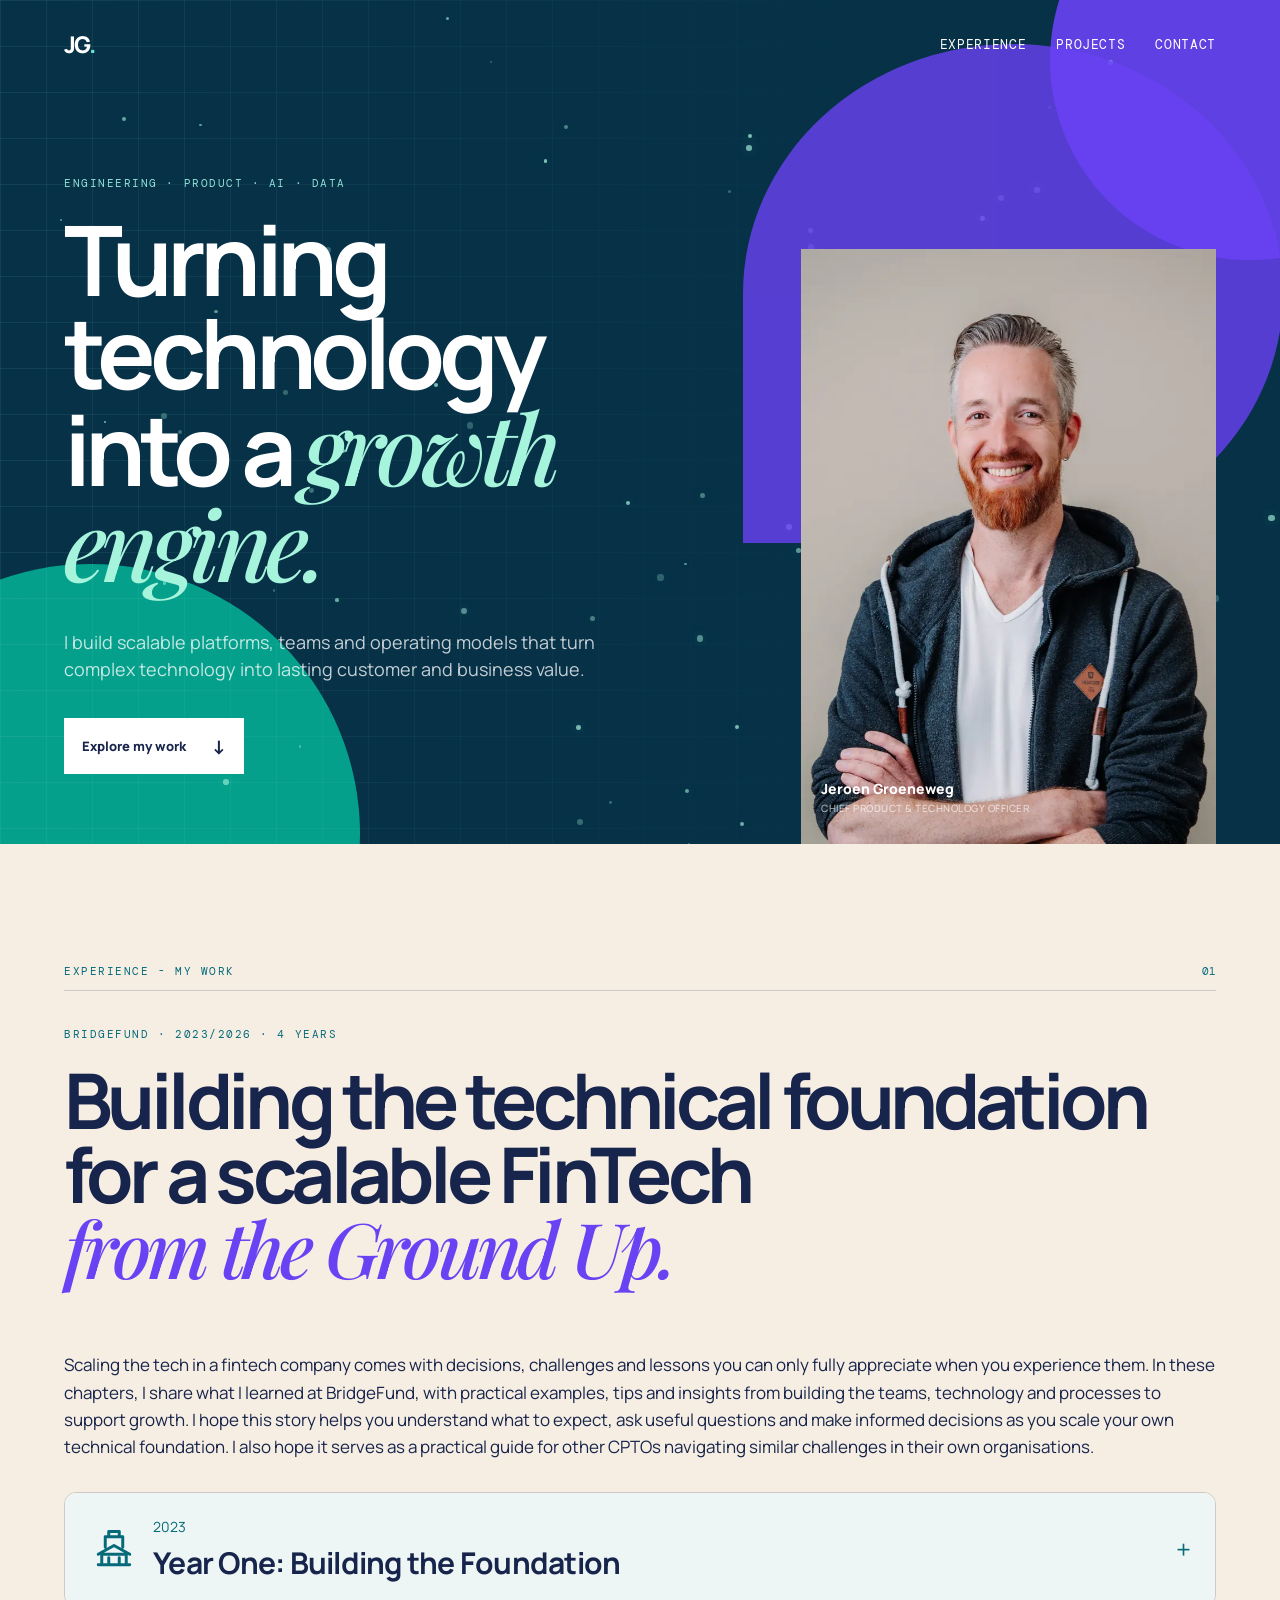
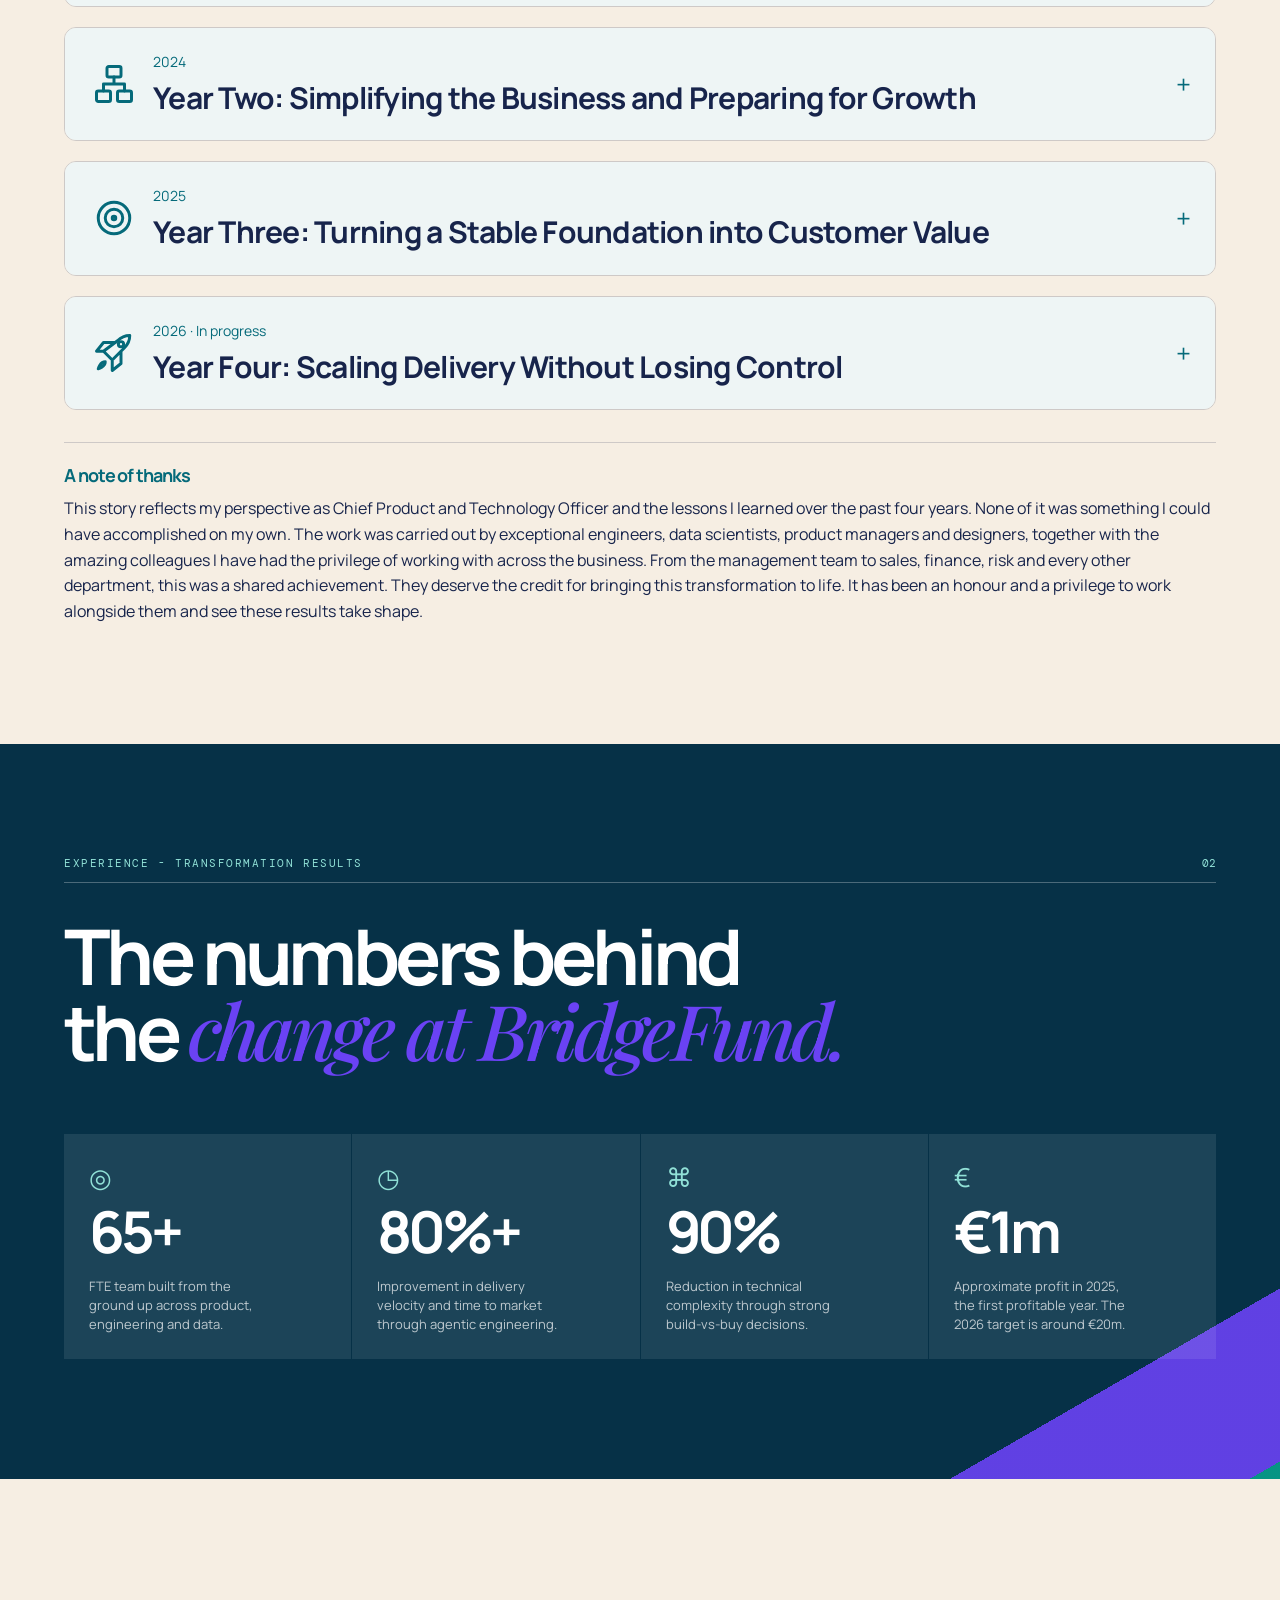
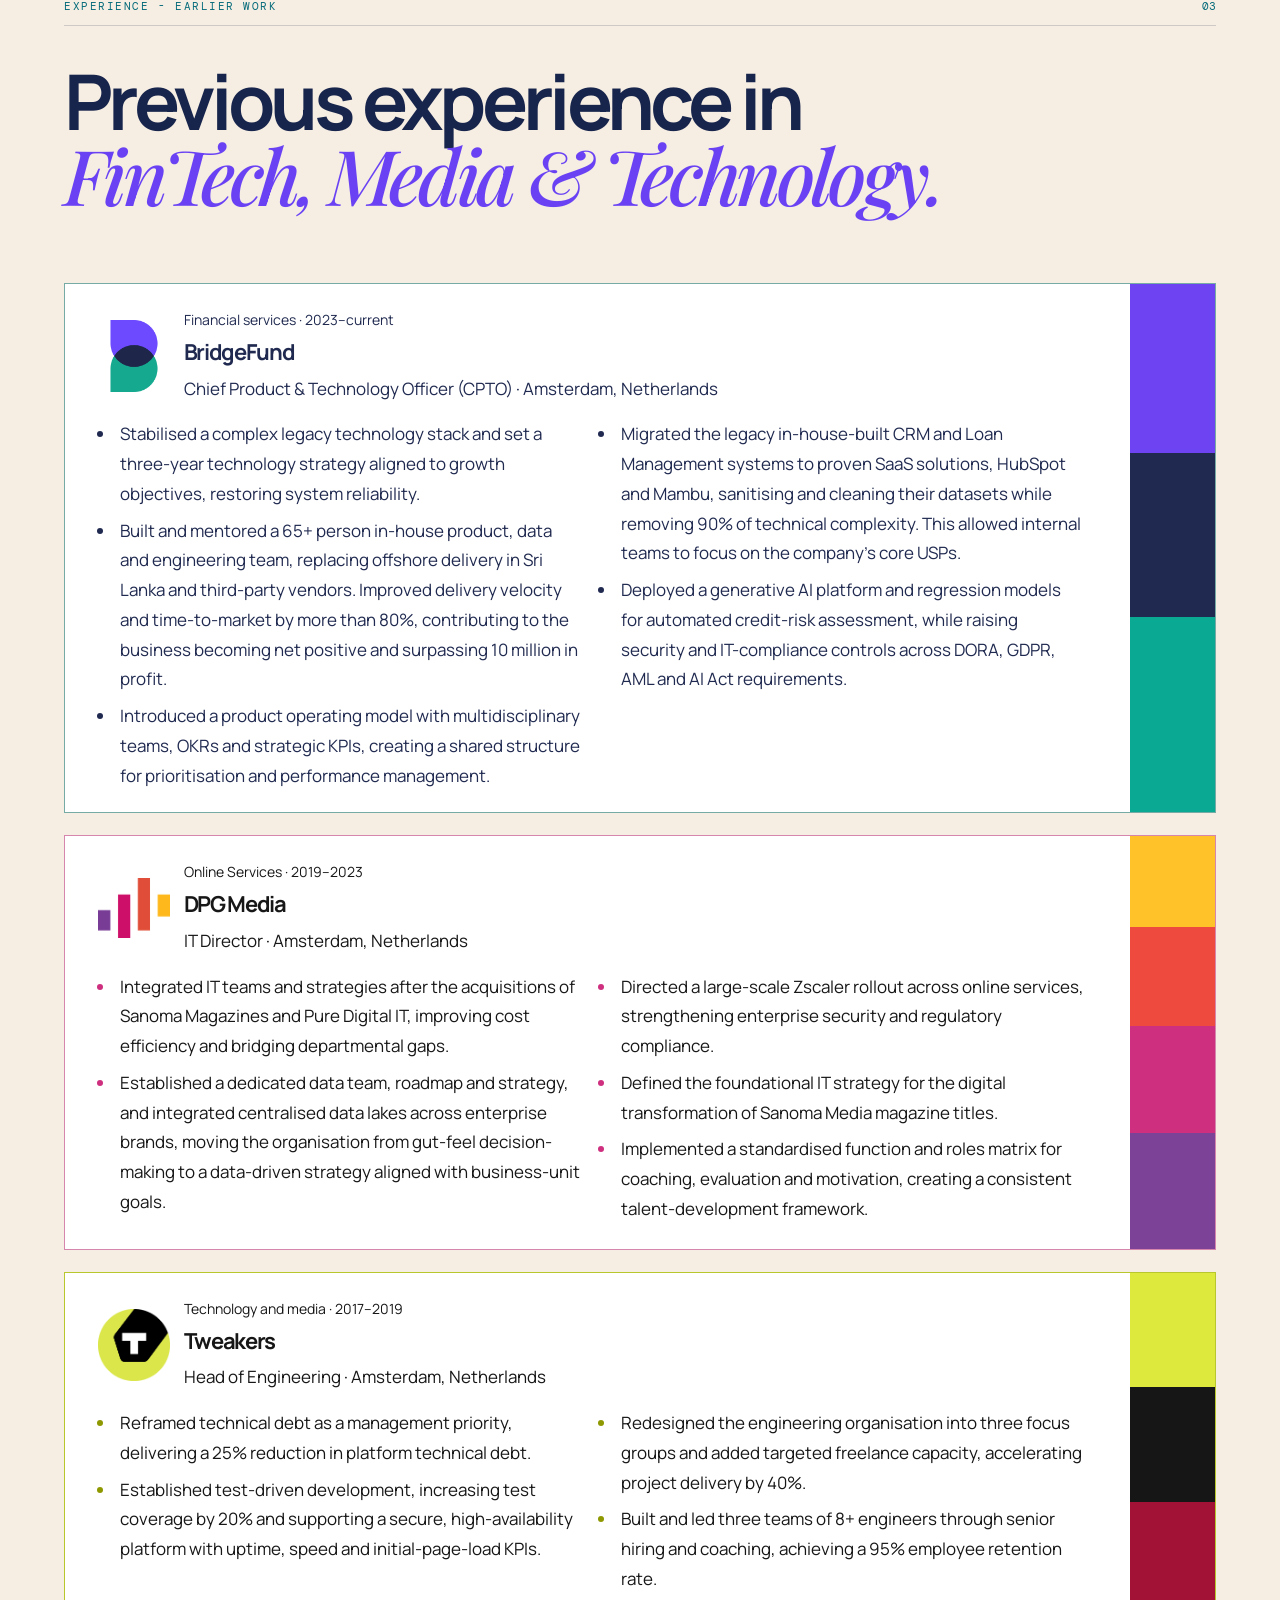
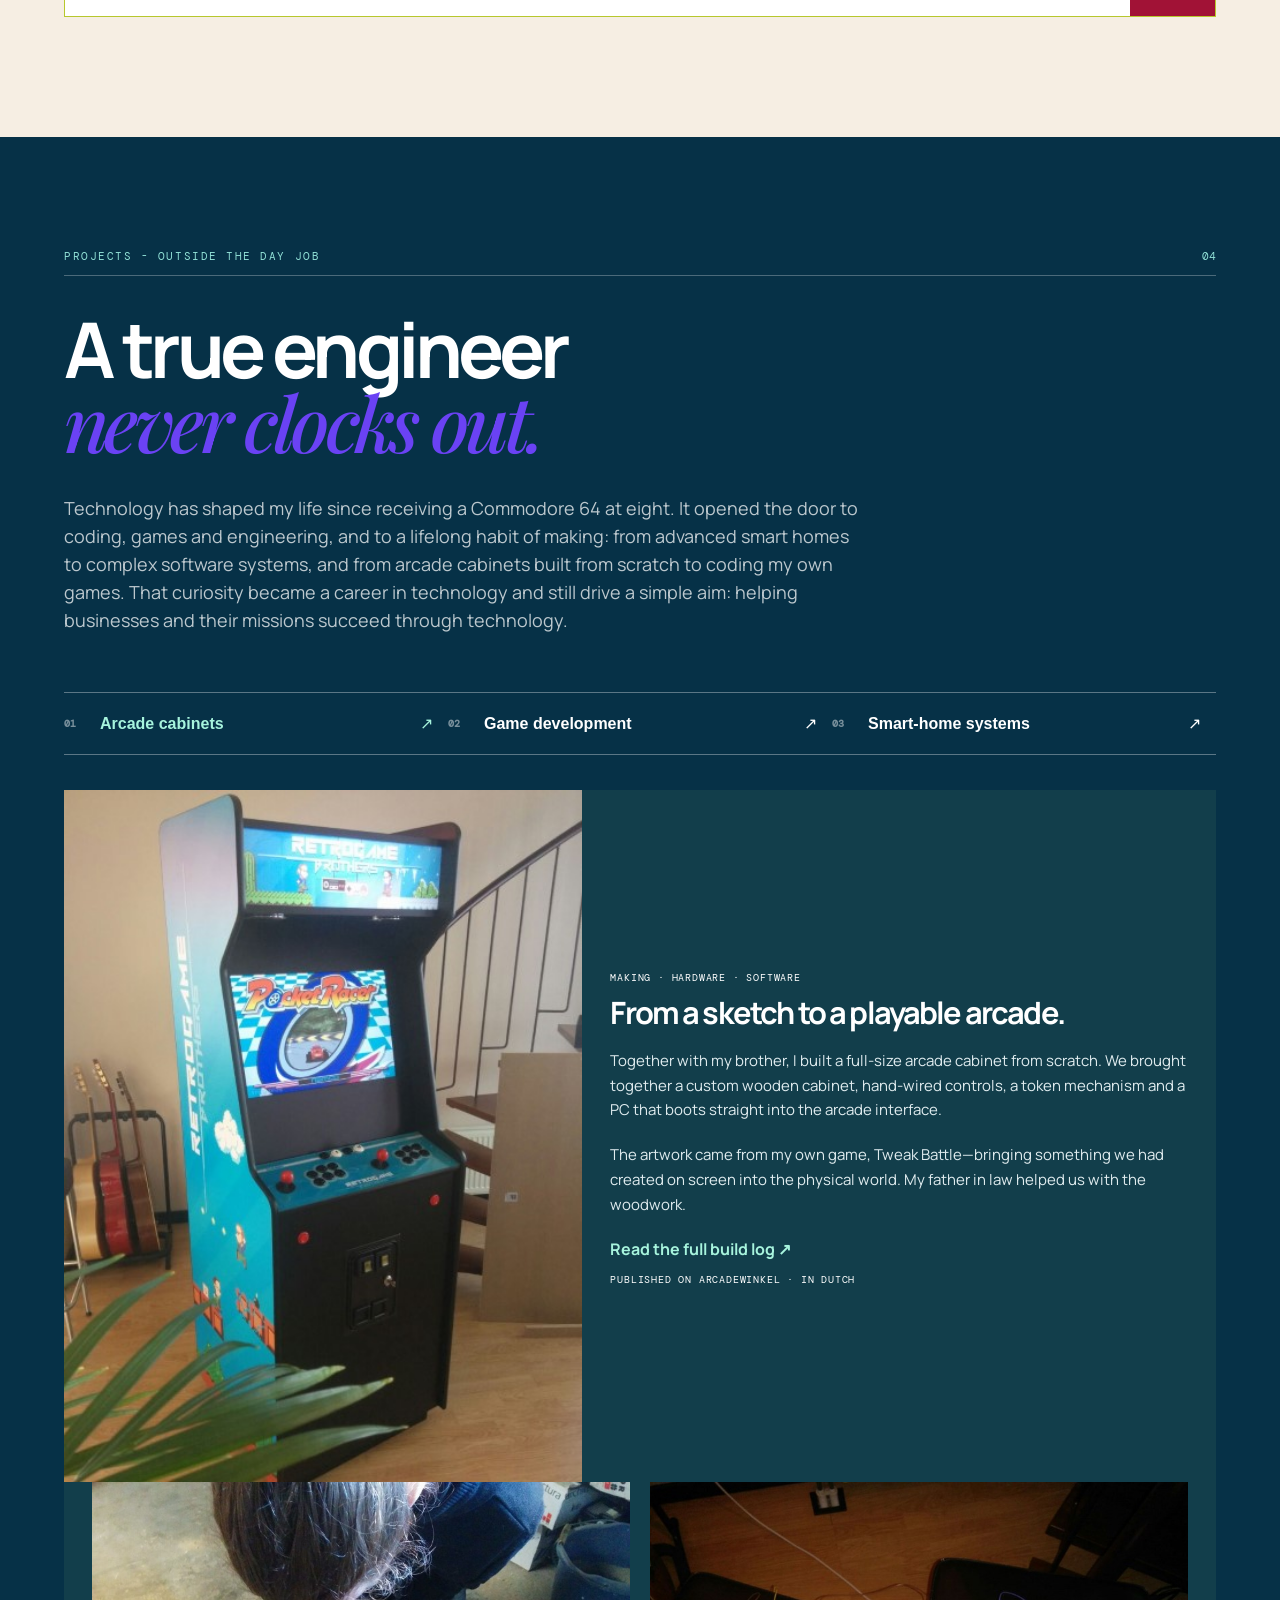
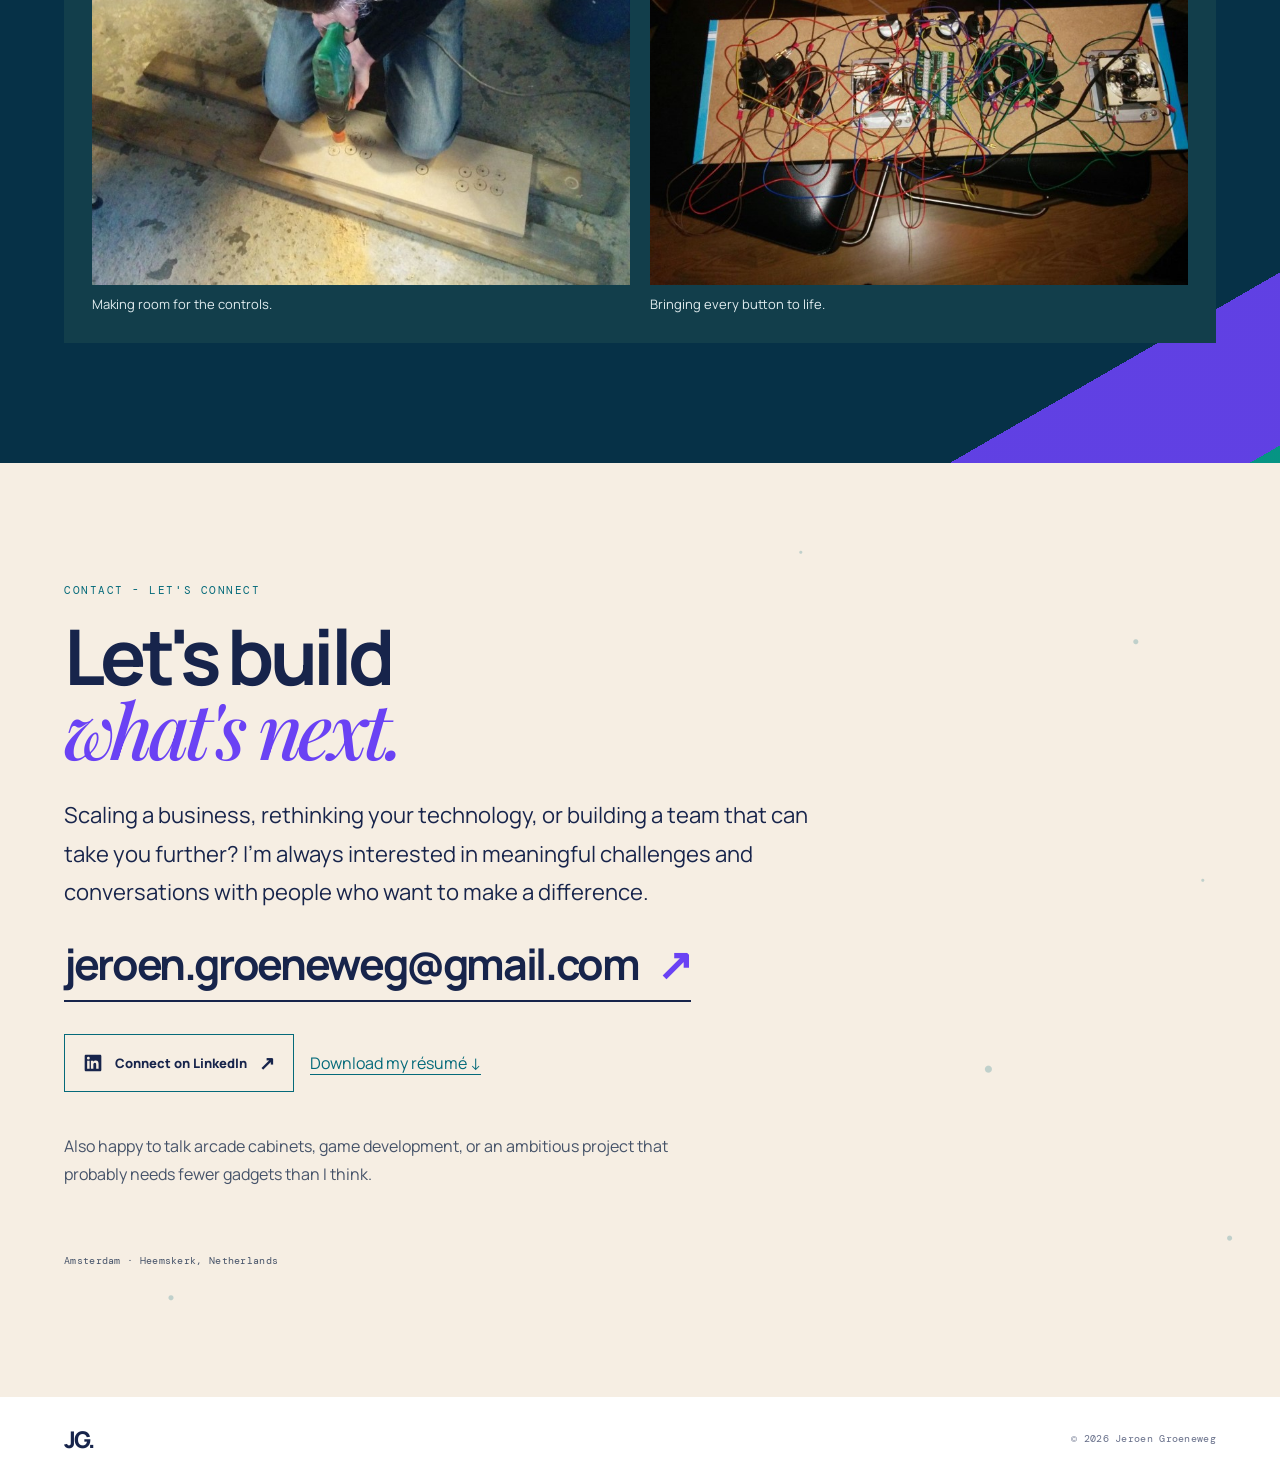
==== commit a2ec79d0: "Update index.html" ====
--- a/index.html
+++ b/index.html
@@ -711,7 +711,7 @@
 
       <section class="case-studies section">
         <header class="section-top"><p class="eyebrow dark">Experience - Earlier Work</p><span>03</span></header>
-        <h2>Experience in <em>FinTech, Media &amp; Technology.</em></h2>
+        <h2>Previous experience in <em><br />FinTech, Media &amp; Technology.</em></h2>
         <article class="resume-card resume-card-bridgefund">
           <header class="resume-card-header">
             <img src="public/bridgefund-logo.png" alt="" width="72" height="72" loading="lazy" />
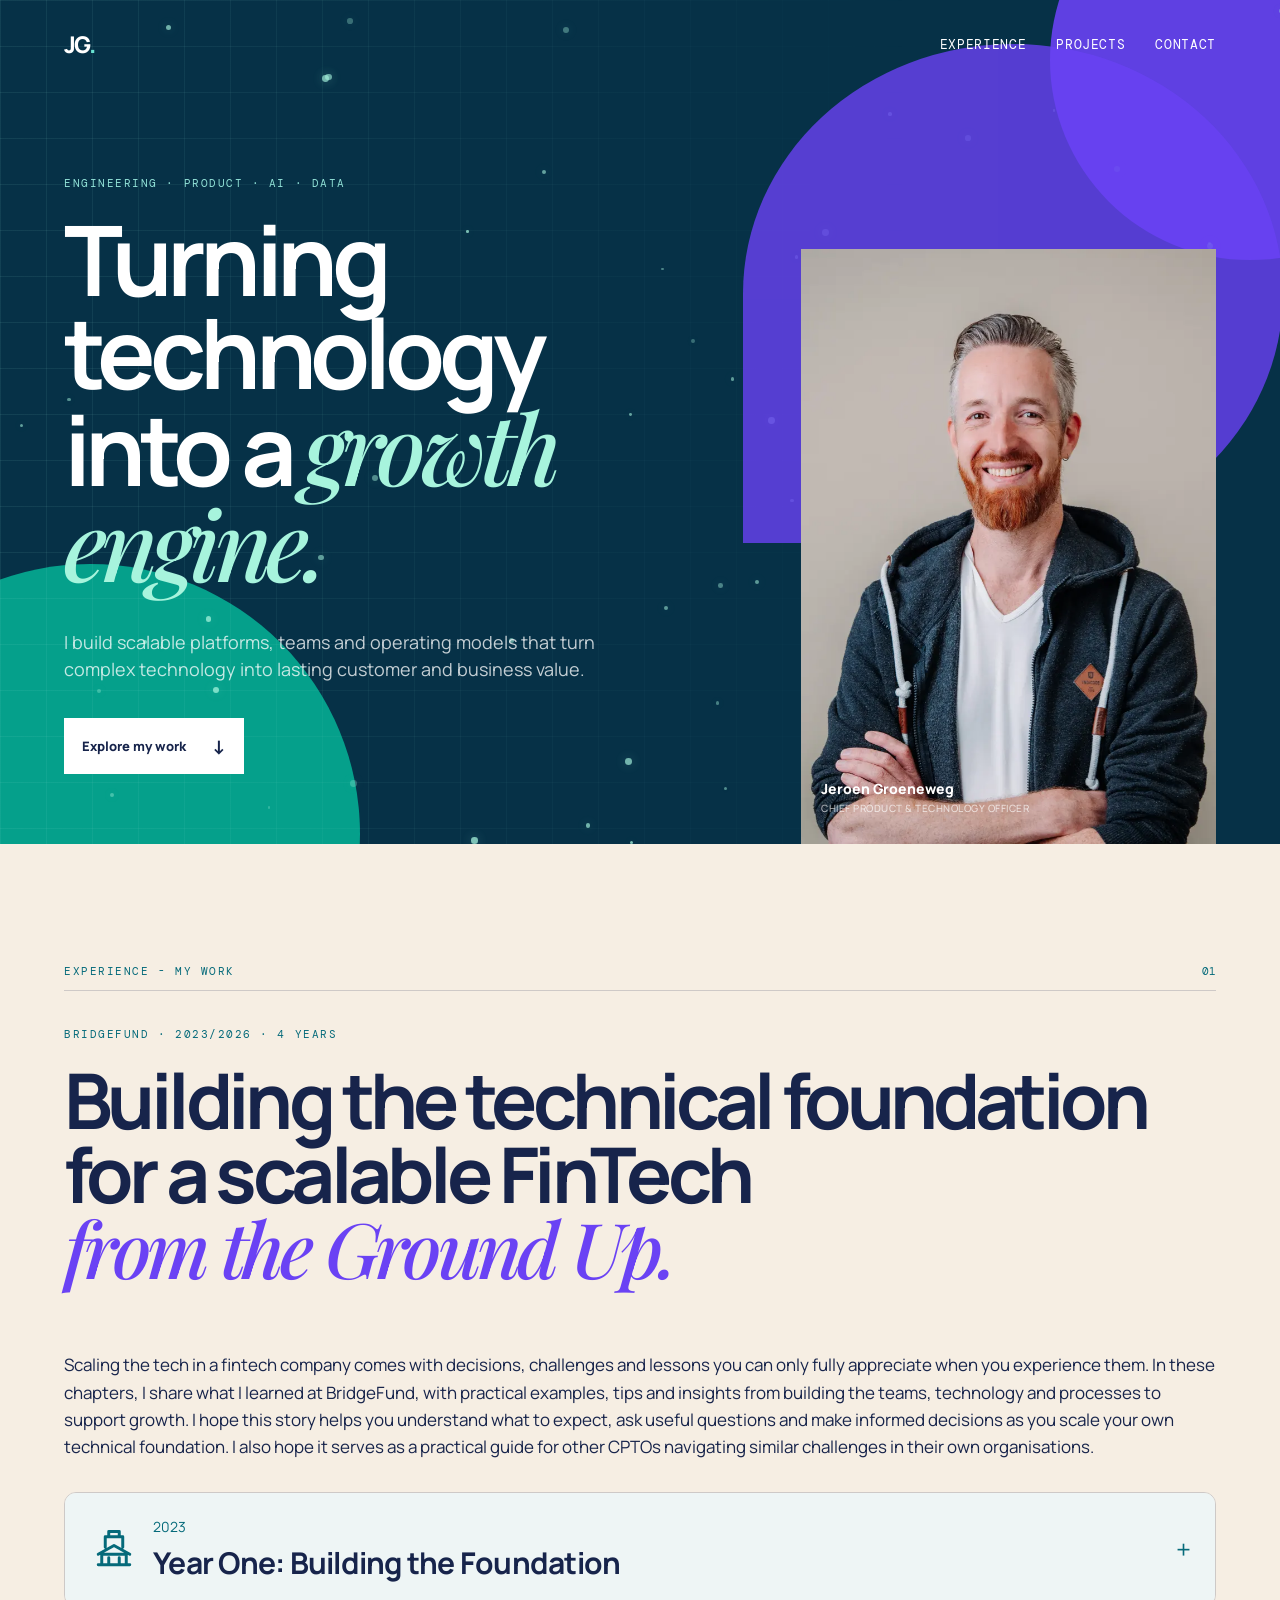
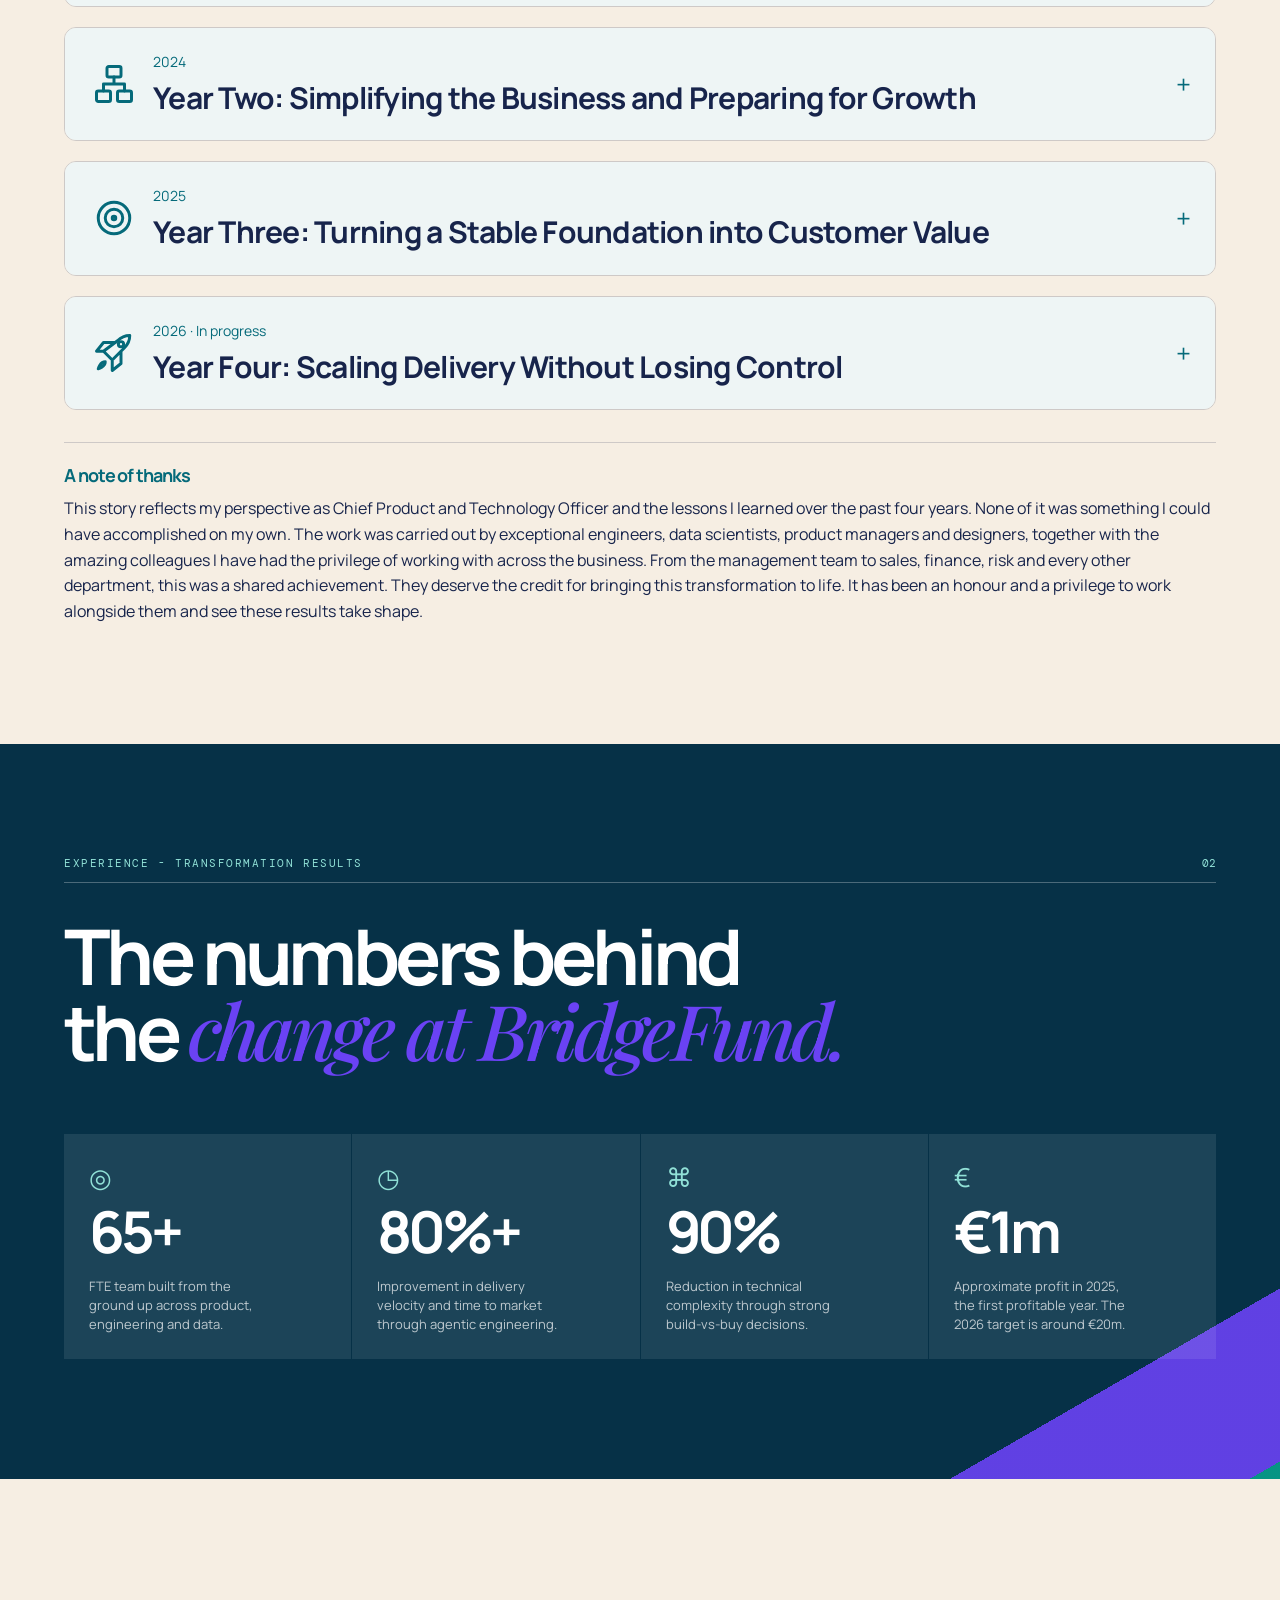
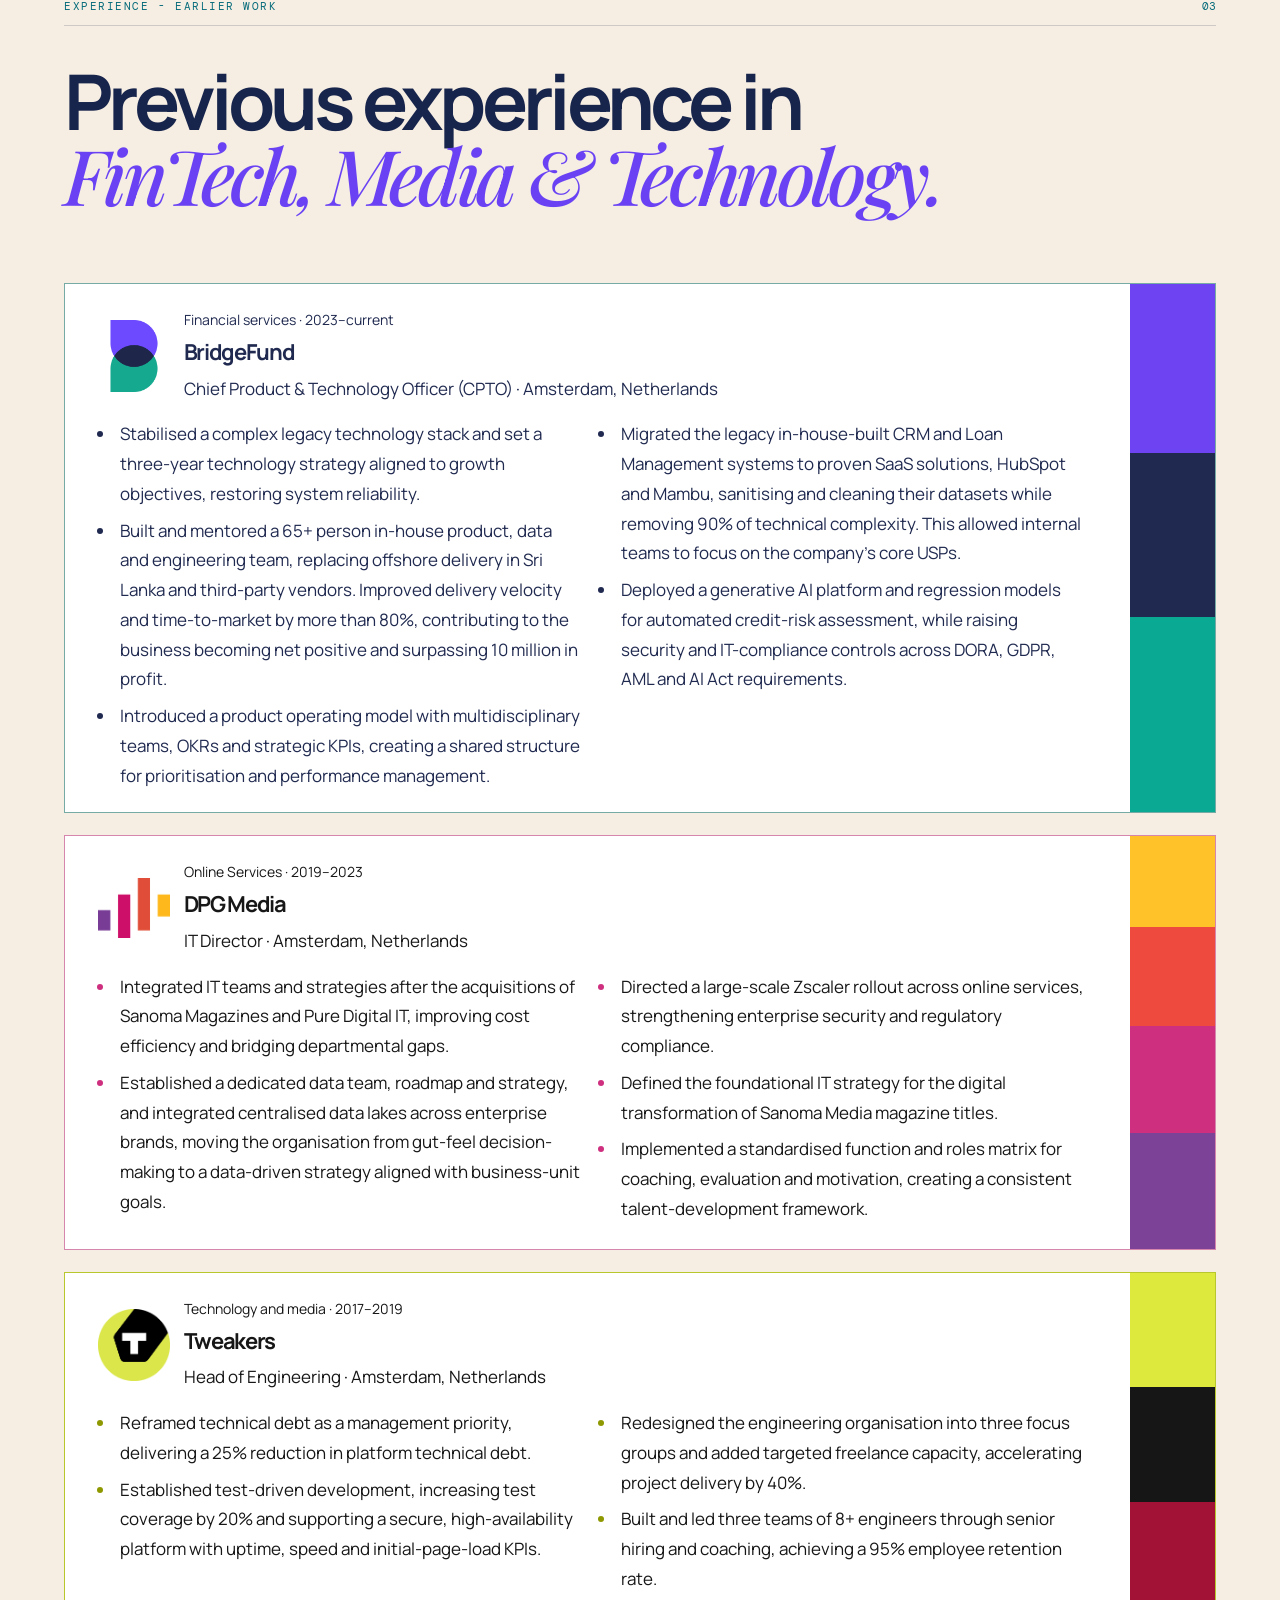
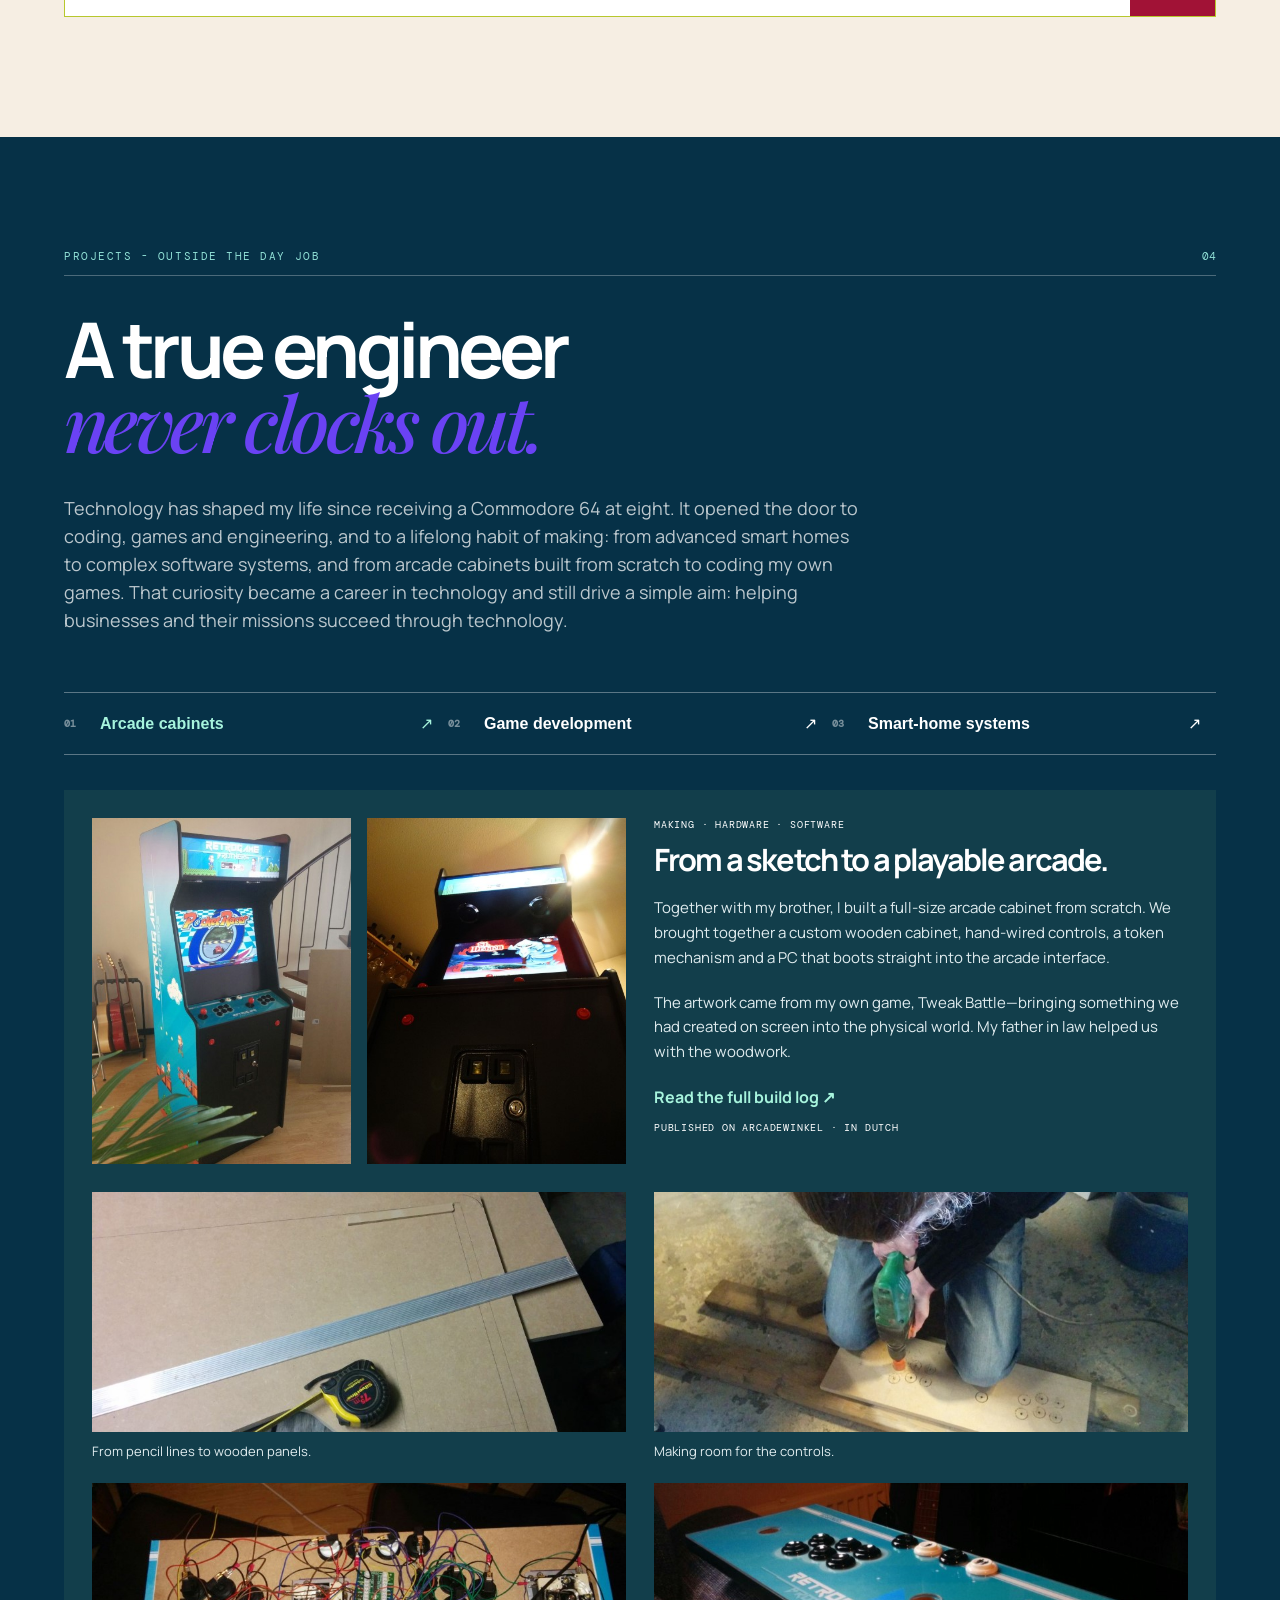
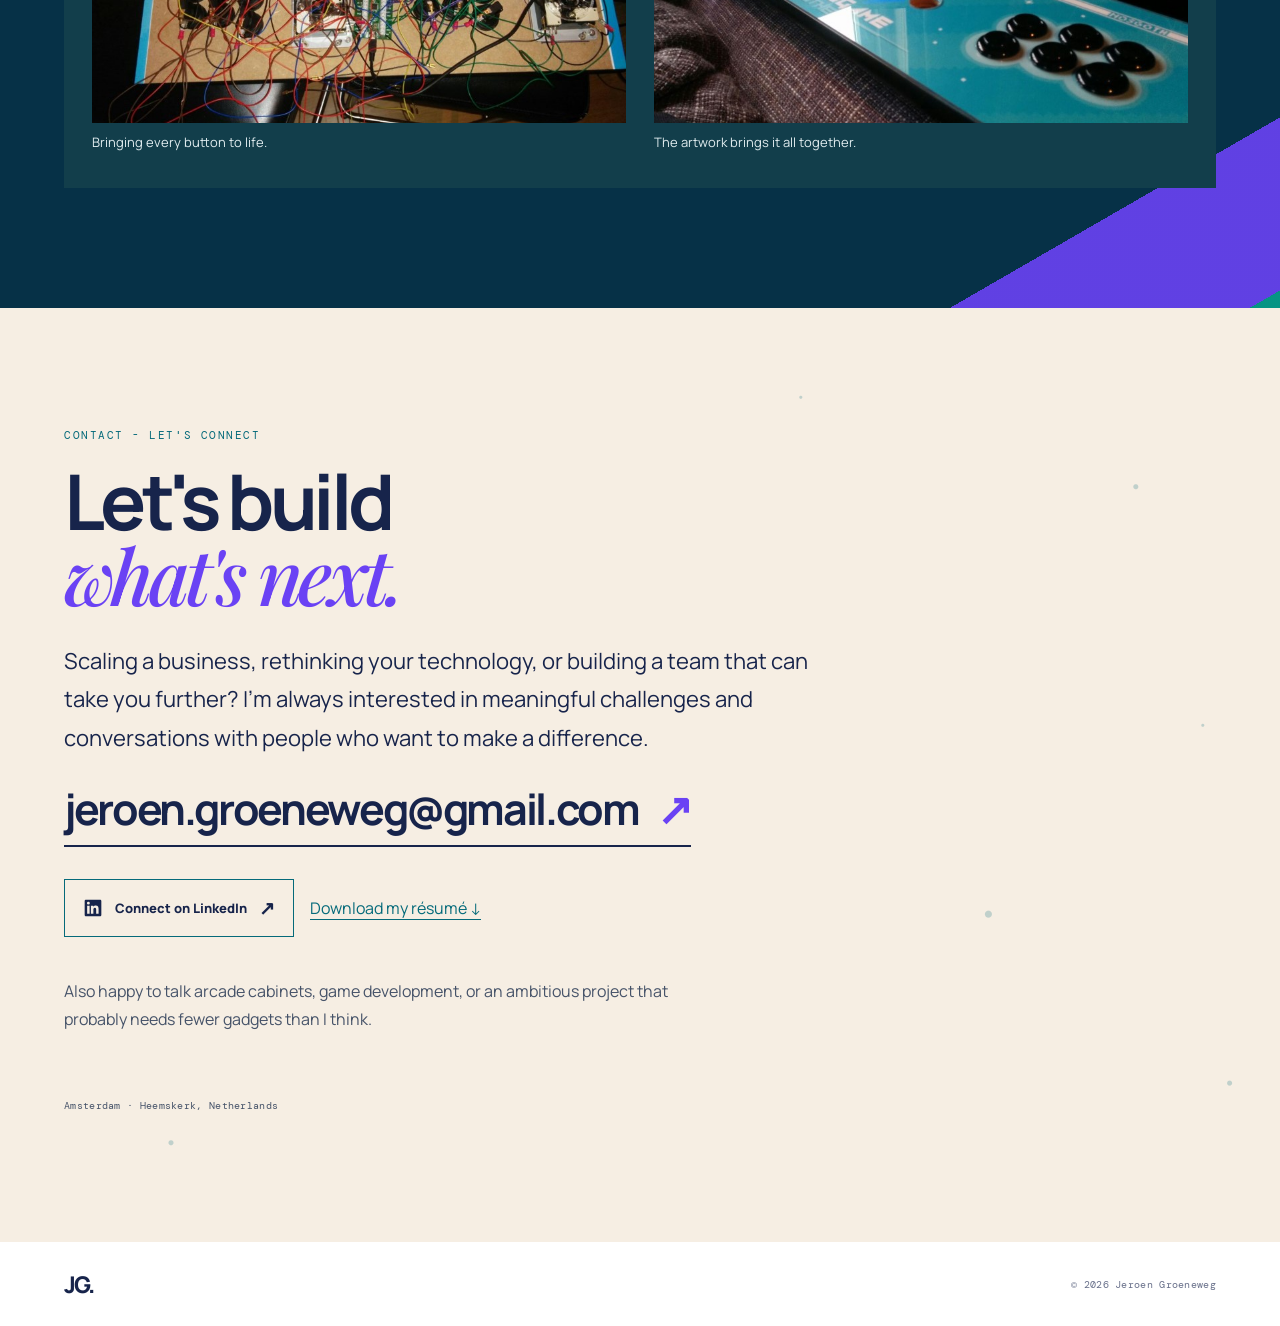
==== commit cfc60498: "Expand arcade gallery with a six-photo build story" ====
--- a/index.html
+++ b/index.html
@@ -763,7 +763,7 @@
             <button data-project="home" role="tab" aria-selected="false"><span>03</span>Smart-home systems <b>↗</b></button>
           </div>
           <article class="project-card arcade" id="project-panel" role="tabpanel">
-            <div class="project-visual"><img src="public/arcade/finished-cabinet.jpg" alt="The completed Retrogame Brothers arcade cabinet with custom Tweak Battle artwork" width="450" height="600" loading="lazy" /></div>
+            <div class="project-visual"><img src="public/arcade/finished-cabinet.jpg" alt="The completed Retrogame Brothers arcade cabinet with custom Tweak Battle artwork" width="450" height="600" loading="lazy" /><img src="public/arcade/cabinet-detail.jpg" alt="Low-angle view of the lit arcade cabinet and token door" width="450" height="600" loading="lazy" /></div>
             <div class="project-text">
               <p>Making · Hardware · Software</p>
               <h3>From a sketch to a playable arcade.</h3>
@@ -773,8 +773,10 @@
               <p class="arcade-source">Published on ArcadeWinkel · In Dutch</p>
             </div>
             <div class="arcade-gallery">
+              <figure><img src="public/arcade/wooden-panels.jpg" alt="MDF cabinet side panels marked out on a workbench" width="800" height="600" loading="lazy" /><figcaption>From pencil lines to wooden panels.</figcaption></figure>
               <figure><img src="public/arcade/drilling-controls.jpg" alt="Jeroen drilling button holes in the wooden control panel" width="800" height="600" loading="lazy" /><figcaption>Making room for the controls.</figcaption></figure>
               <figure><img src="public/arcade/wiring-controls.jpg" alt="The buttons and joysticks wired to the iPac controller beneath the panel" width="800" height="600" loading="lazy" /><figcaption>Bringing every button to life.</figcaption></figure>
+              <figure><img src="public/arcade/control-artwork.jpg" alt="Blue Retrogame Brothers control panel with two sets of arcade buttons" width="800" height="600" loading="lazy" /><figcaption>The artwork brings it all together.</figcaption></figure>
             </div>
           </article>
         </div>
--- a/styles.css
+++ b/styles.css
@@ -1361,22 +1361,22 @@
 }
 
 /* Arcade build story */
-.project-card.arcade { background: #123e4b; color: #fff; grid-template-columns: minmax(0, 0.9fr) minmax(0, 1.1fr); }
-.arcade .project-visual { background: #092e3b; align-self: start; }
+.project-card.arcade { background: #123e4b; color: #fff; grid-template-columns: repeat(2, minmax(0, 1fr)); gap: 28px; padding: 28px; align-content: start; }
+.arcade .project-visual { background: transparent; align-self: start; justify-content: flex-start; }
 .arcade .project-visual::after { content: none; }
-.arcade .project-visual img { display: block; width: 100%; height: auto; }
-.arcade .project-text { align-self: center; padding: 28px; }
+.arcade .project-visual img { display: block; width: auto; max-width: 100%; height: auto; max-height: 380px; }
+.arcade .project-text { align-self: start; padding: 0; }
 .arcade .project-text h3 { font-size: clamp(26px, 2.4vw, 34px); }
 .arcade .project-text .arcade-copy { font-family: inherit; font-size: 15px; line-height: 1.65; letter-spacing: normal; text-transform: none; margin: 20px 0; color: #e0ecef; }
 .arcade-link { display: inline-block; color: #a7f4dd; font-weight: 700; text-underline-offset: 4px; line-height: 1.5; }
 .arcade .arcade-link span { display: inline; font-size: inherit; }
 .arcade .project-text .arcade-source { font-size: 10px; line-height: 1.6; margin-top: 10px; }
-.arcade-gallery { grid-column: 1 / -1; display: grid; grid-template-columns: repeat(2, minmax(0, 1fr)); gap: 20px; padding: 0 28px 28px; }
+.arcade-gallery { grid-column: 1 / -1; display: grid; grid-template-columns: repeat(2, minmax(0, 1fr)); gap: 28px; padding: 0; }
 .arcade-gallery figure { margin: 0; }
-.arcade-gallery img { display: block; width: 100%; height: auto; }
+.arcade-gallery img { display: block; width: 100%; height: auto; max-height: 300px; object-fit: contain; object-position: left; }
 .arcade-gallery figcaption { font-size: 13px; line-height: 1.5; color: #e0ecef; margin-top: 10px; }
-@media (max-width: 1000px) {
-  .project-card.arcade { grid-template-columns: 1fr; }
+@media (max-width: 760px) {
+  .project-card.arcade { grid-template-columns: 1fr; padding: 20px; }
   .arcade .project-visual img { max-width: 450px; }
 }
 @media (max-width: 540px) {
@@ -1401,7 +1401,7 @@
 .game-story figure { margin: 0; min-width: 0; }
 .game-story img, .game-story video { display: block; width: 100%; height: auto; background: #000; }
 .game-story figcaption { color: #e0ecef; font-size: 13px; line-height: 1.5; margin-top: 10px; }
-.game-story-copy { align-self: center; }
+.game-story-copy { align-self: start; }
 .game-story-copy h3 { font-size: clamp(26px, 2.4vw, 34px); line-height: 1.1; }
 .game-story-copy p { font-size: 15px; line-height: 1.65; margin: 18px 0 0; color: #e0ecef; }
 .game-story-copy .game-kicker { font-family: 'DM Mono', monospace; font-size: 10px; letter-spacing: .08em; text-transform: uppercase; margin: 0 0 13px; }
@@ -1410,3 +1410,19 @@
 @media (max-width: 760px) {
   .game-story { grid-template-columns: minmax(0, 1fr); padding: 20px; }
 }
+
+/* Overlapping grid panels reserve the tallest project's natural height. */
+.project-stage { display: grid; min-width: 0; }
+.project-stage > .project-card { grid-area: 1 / 1; min-width: 0; }
+.project-stage > .project-inactive { visibility: hidden; pointer-events: none; }
+
+/* Two finished-cabinet views above a compact four-photo build sequence. */
+.arcade .project-visual { display: grid; grid-template-columns: repeat(2, minmax(0, 1fr)); gap: 16px; min-height: 0; }
+.arcade .project-visual img { width: 100%; max-height: none; }
+.arcade-gallery { gap: 22px 28px; }
+.arcade-gallery img { width: 100%; height: auto; aspect-ratio: 16 / 9; max-height: 240px; object-fit: cover; object-position: center; }
+@media (max-width: 540px) {
+  .arcade-gallery { grid-template-columns: repeat(2, minmax(0, 1fr)); gap: 20px 12px; }
+  .arcade-gallery img { aspect-ratio: 4 / 3; }
+  .arcade .project-visual { gap: 12px; }
+}
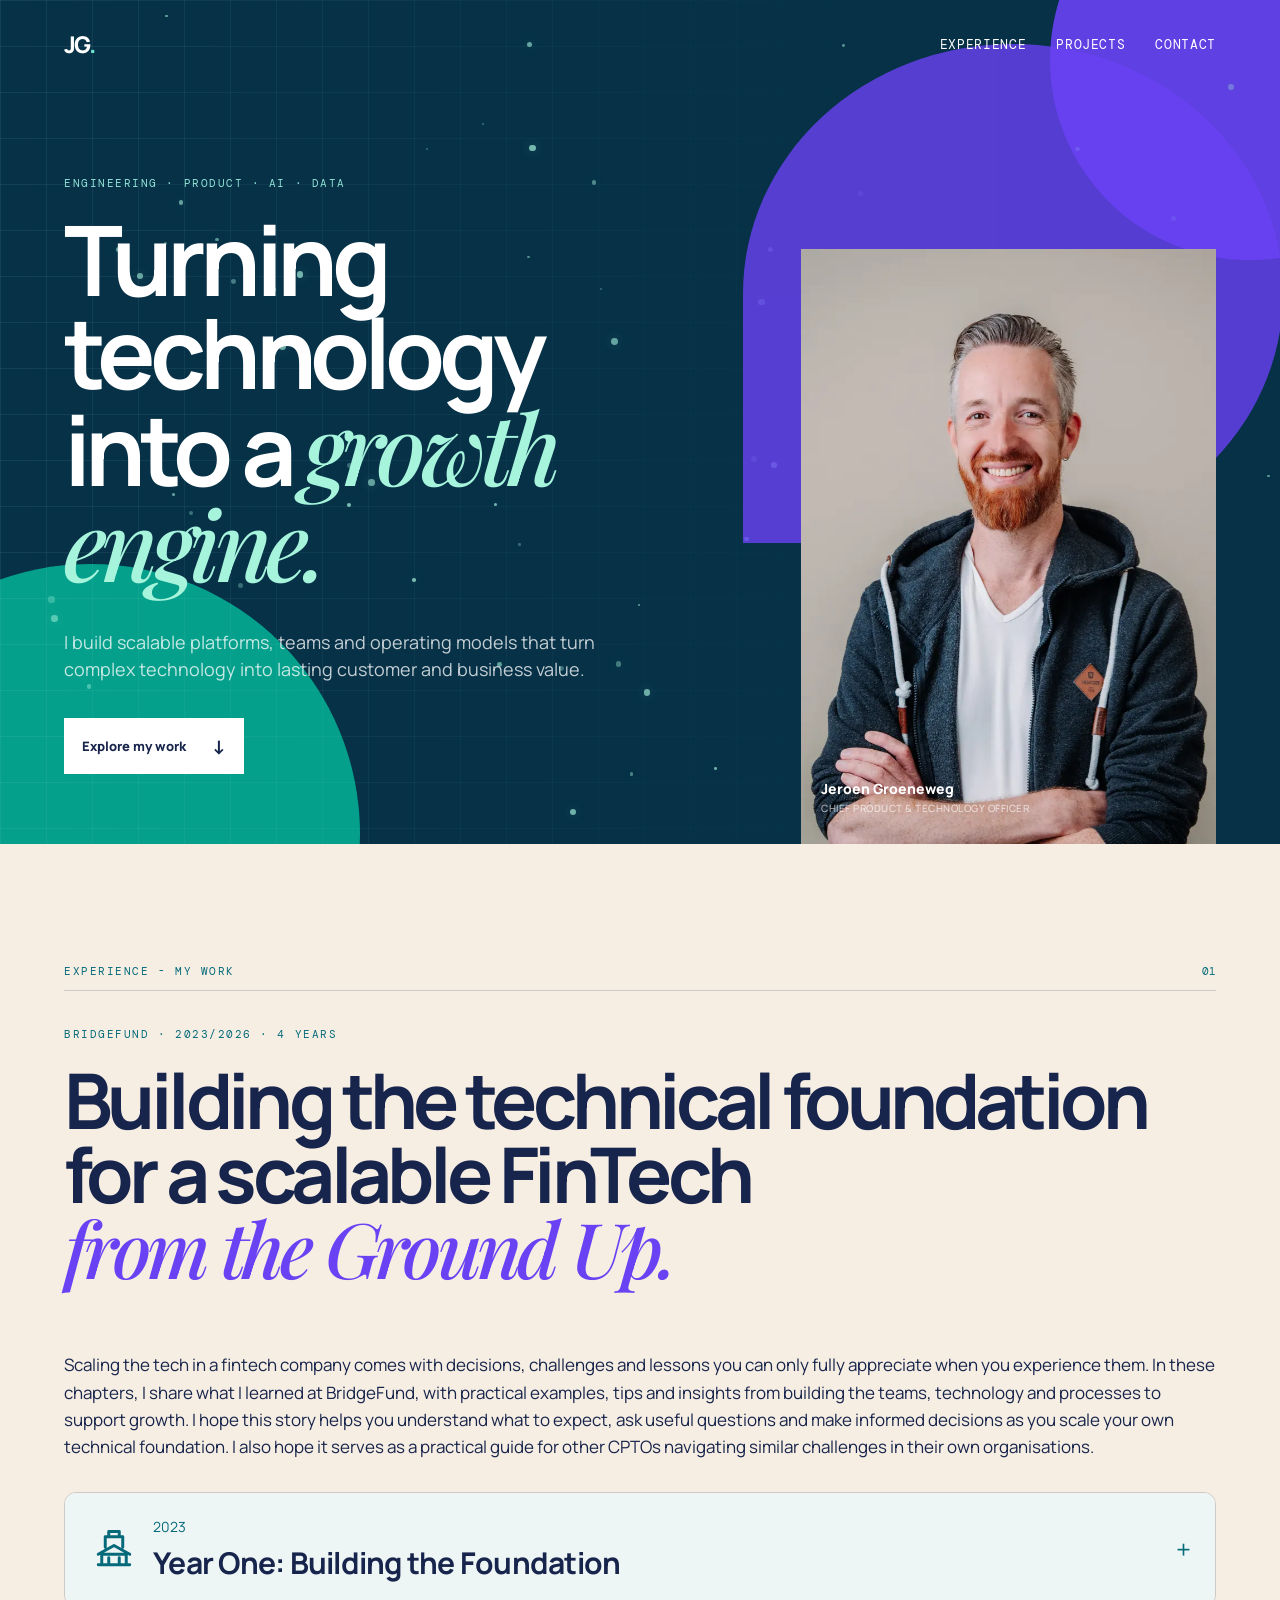
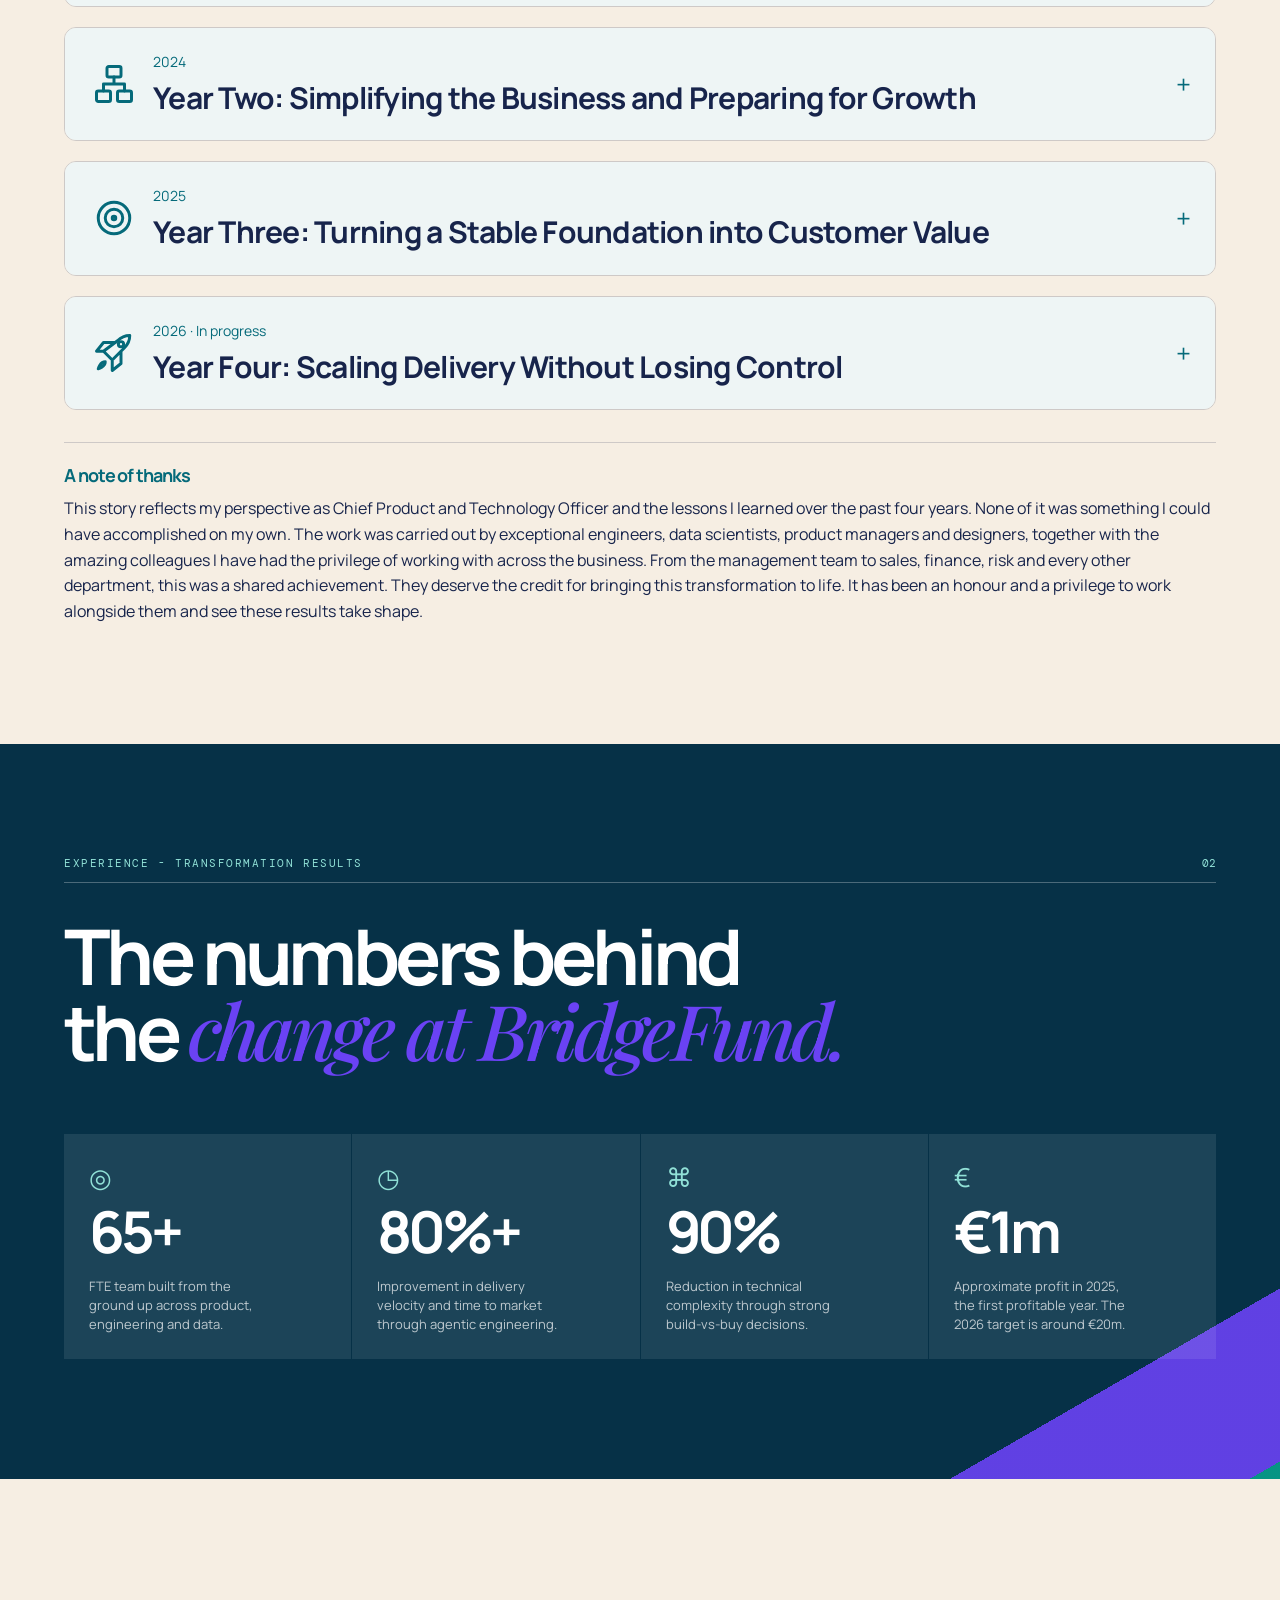
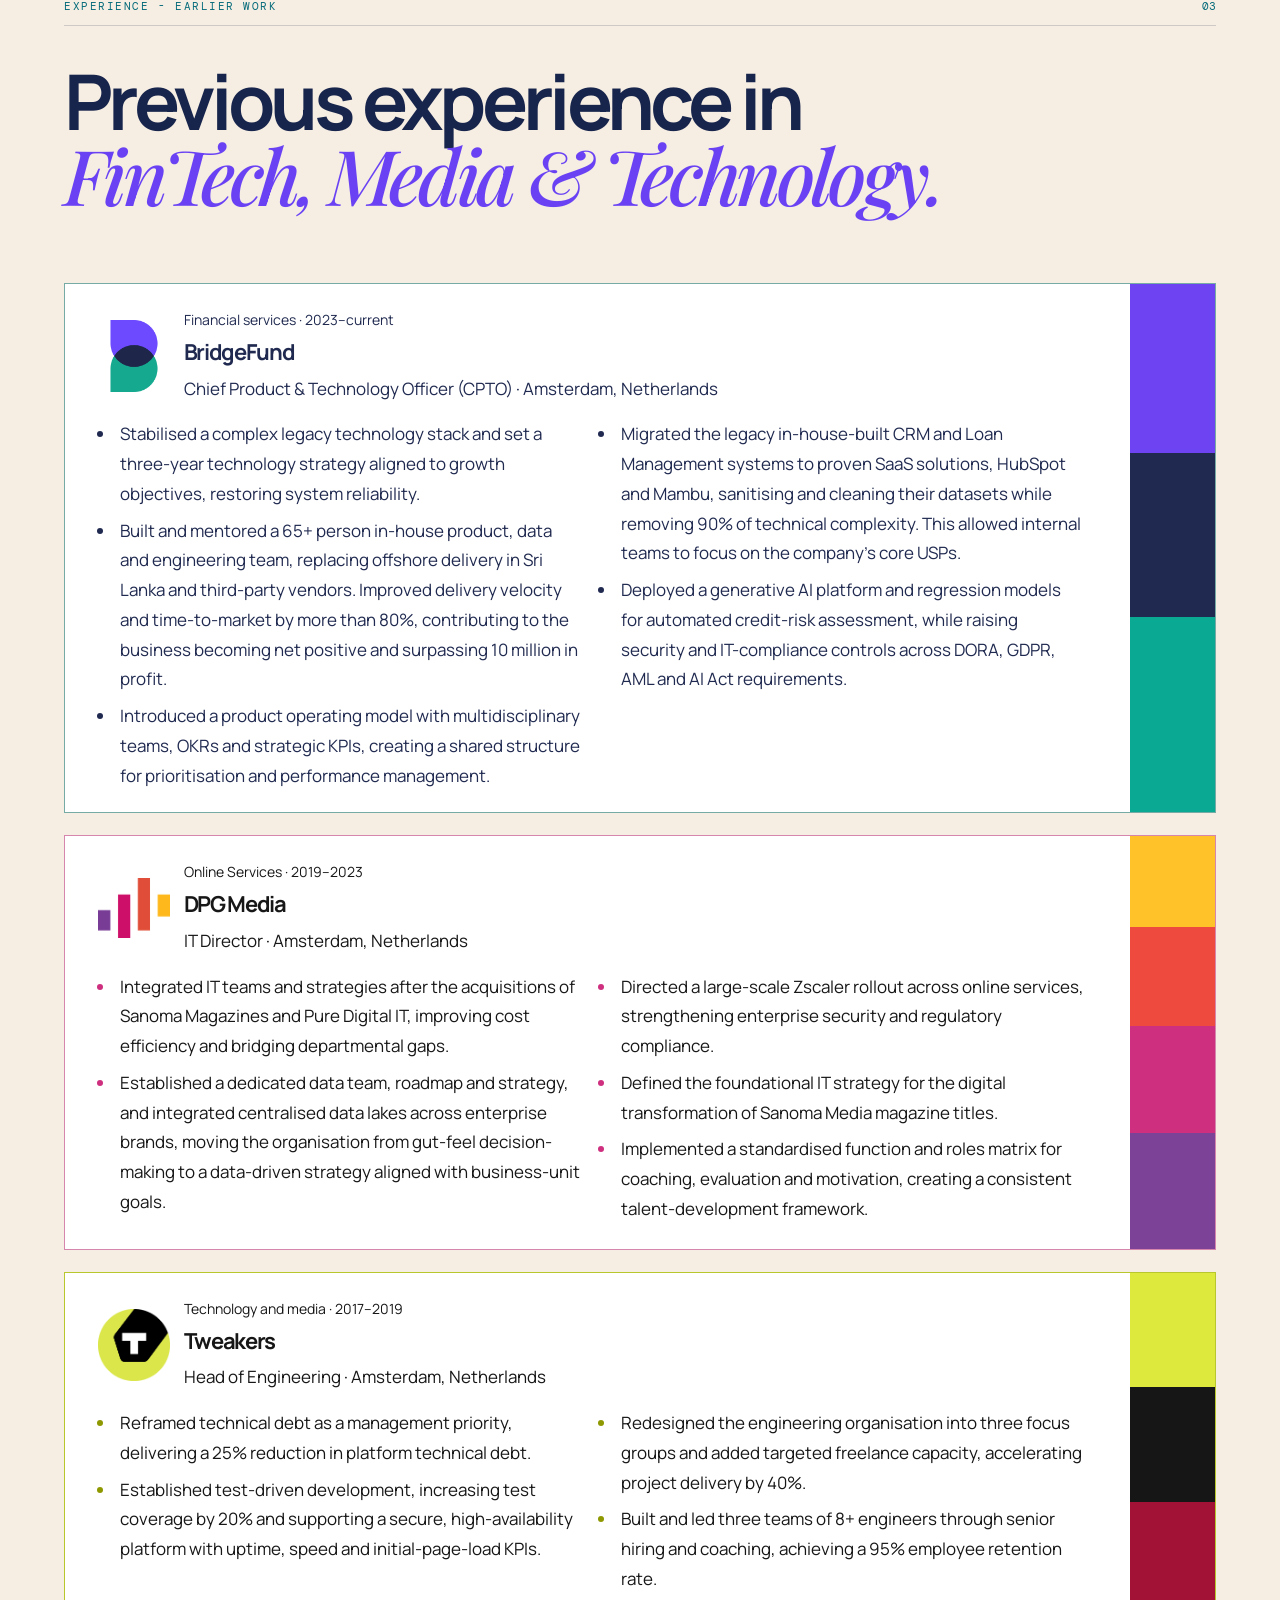
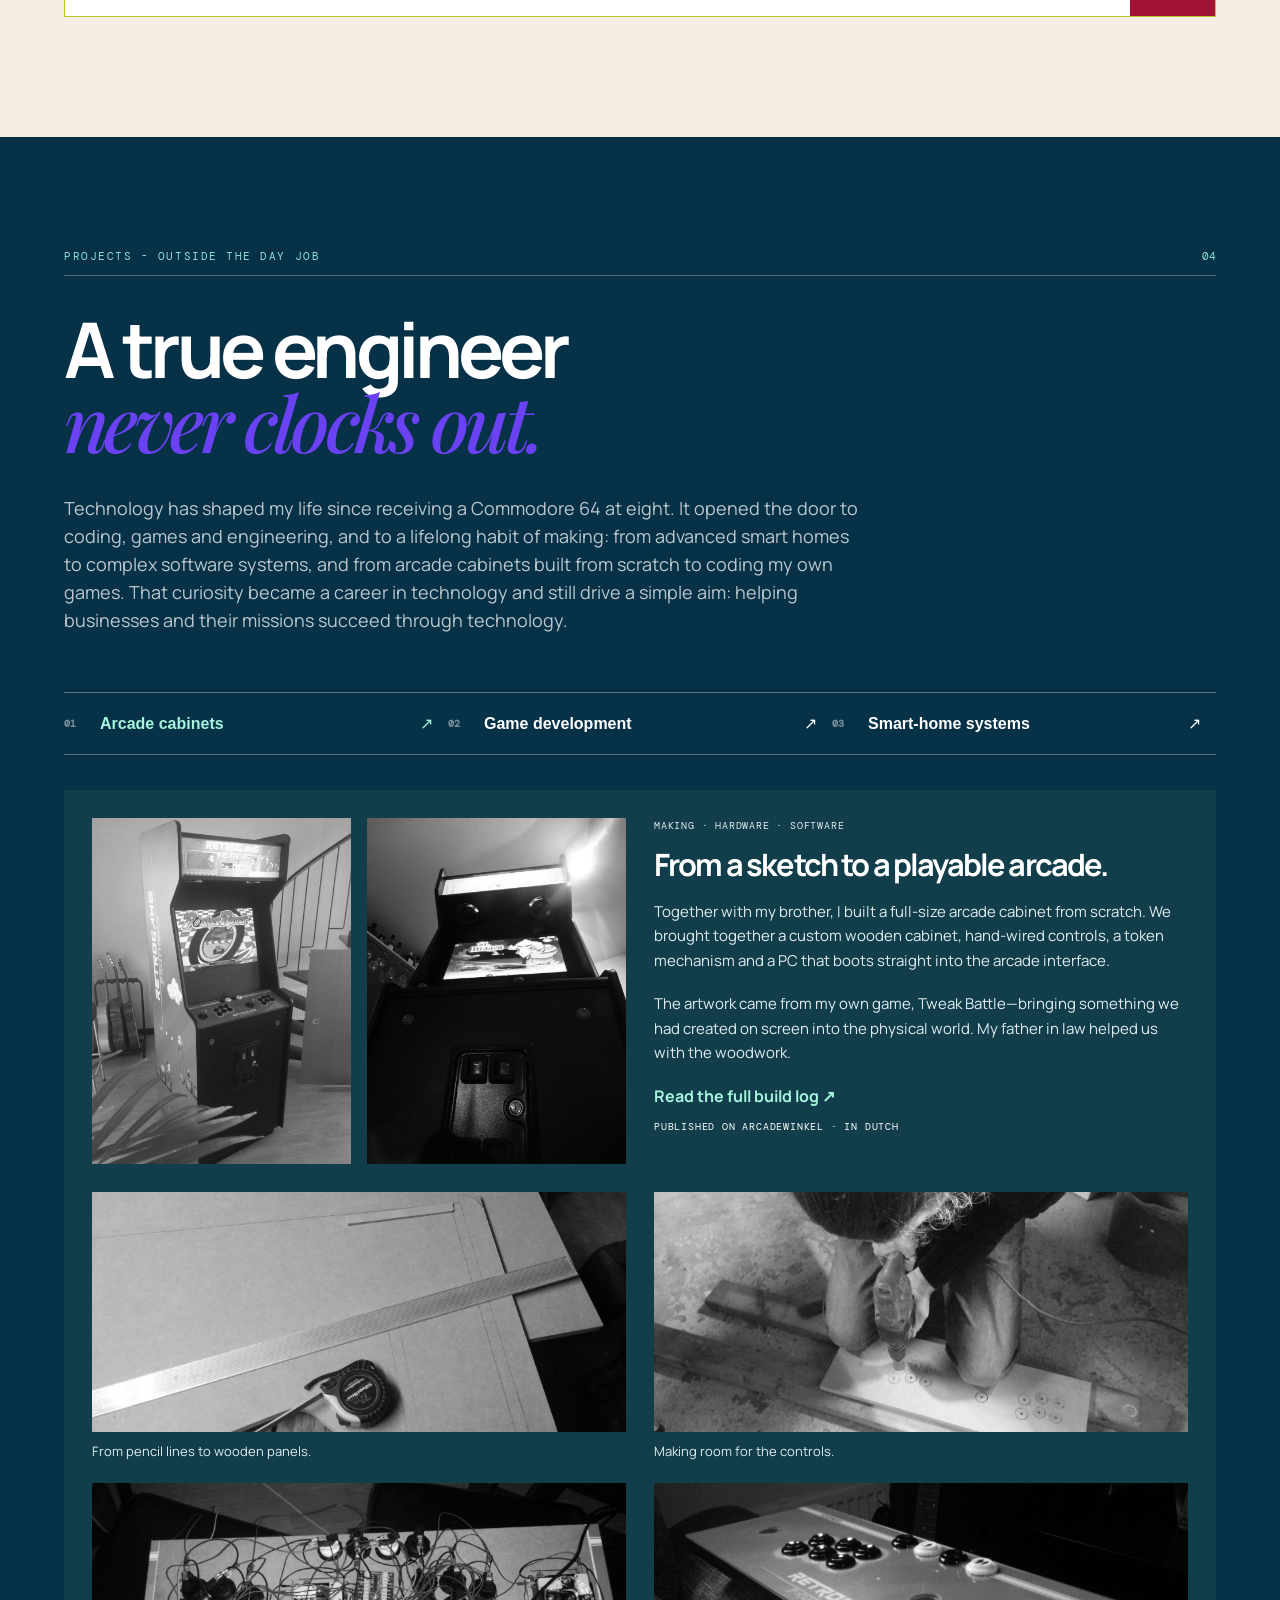
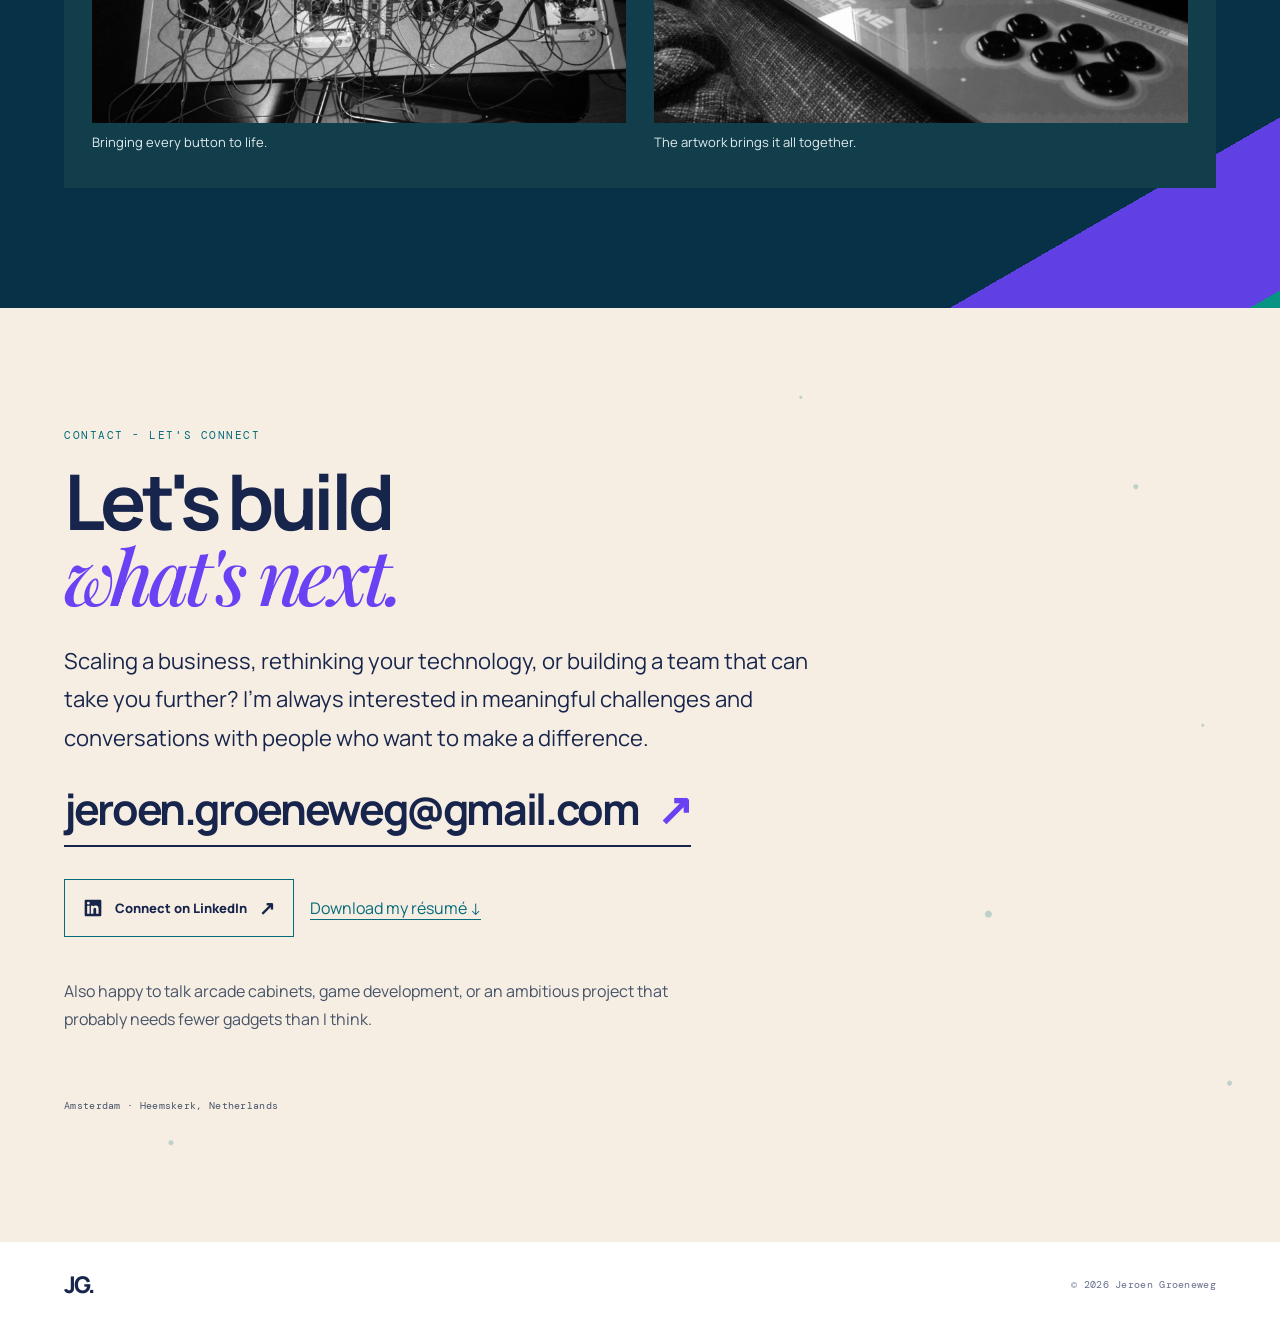
==== commit 465a70fc: "Add smart-home systems project story" ====
--- a/index.html
+++ b/index.html
@@ -813,6 +813,23 @@
         <div class="game-pong"></div>
       </div>
     </template>
+    <template id="home-project-template">
+      <div class="game-story home-story">
+        <figure class="home-overview"><img src="public/home/overview.png" alt="Home Assistant overview showing rooms and household energy, solar, gas and water usage" width="1132" height="1286" loading="lazy" /><figcaption>One view across rooms, comfort and household consumption.</figcaption></figure>
+        <div class="game-story-copy home-story-copy">
+          <p class="game-kicker">Making · Automation</p>
+          <h3>A home that thinks with you.</h3>
+          <p>Smart-home engineering is my living laboratory for combining hardware, software and data. I use Home Assistant to bring lighting, media, climate, security and energy into one coherent system.</p>
+          <p>The interesting part is not switching devices on and off. It is turning presence, environmental and consumption signals into useful automations that fit naturally into daily life.</p>
+          <p>From room-level dashboards and detailed energy flows to a custom presence map, the project keeps evolving as new ideas, devices and integrations emerge.</p>
+        </div>
+        <div class="home-gallery">
+          <figure><img src="public/home/energy.png" alt="Home Assistant energy dashboard showing electricity, solar, gas and water totals" width="1563" height="823" loading="lazy" /><figcaption>Making energy flows visible and understandable.</figcaption></figure>
+          <figure><img src="public/home/living-room.png" alt="Home Assistant living-room dashboard with lighting, media, weather, alarm, windows and doors" width="1563" height="823" loading="lazy" /><figcaption>One room, with media, lighting, comfort and security together.</figcaption></figure>
+          <figure><img src="public/home/presence-map.png" alt="Custom Home Assistant presence map for live room tracking and automation zones" width="1563" height="823" loading="lazy" /><figcaption>Custom presence zones turn movement into useful context.</figcaption></figure>
+        </div>
+      </div>
+    </template>
     <script src="pong.js"></script>
     <script src="script.js"></script>
   </body>
--- a/styles.css
+++ b/styles.css
@@ -1400,6 +1400,10 @@
 .game-story { display: grid; grid-template-columns: repeat(2, minmax(0, 1fr)); gap: 28px; padding: 28px; align-items: start; }
 .game-story figure { margin: 0; min-width: 0; }
 .game-story img, .game-story video { display: block; width: 100%; height: auto; background: #000; }
+.game-video video { filter: grayscale(1); transition: filter 350ms ease; }
+.game-video:hover video,
+.game-video video:focus-visible,
+.game-video video.is-playing { filter: grayscale(0); }
 .game-story figcaption { color: #e0ecef; font-size: 13px; line-height: 1.5; margin-top: 10px; }
 .game-story-copy { align-self: start; }
 .game-story-copy h3 { font-size: clamp(26px, 2.4vw, 34px); line-height: 1.1; }
@@ -1415,6 +1419,16 @@
 .project-stage { display: grid; min-width: 0; }
 .project-stage > .project-card { grid-area: 1 / 1; min-width: 0; }
 .project-stage > .project-inactive { visibility: hidden; pointer-events: none; }
+
+/* Smart-home story uses the same grid, typography and media treatment. */
+.project-card.home { display: block; background: #123e4b; color: #fff; min-width: 0; }
+.home-overview img { max-height: 540px; object-fit: cover; object-position: top; }
+.home-gallery { grid-column: 1 / -1; display: grid; grid-template-columns: repeat(3, minmax(0, 1fr)); gap: 28px; }
+.home-gallery img { aspect-ratio: 16 / 9; object-fit: cover; object-position: top; }
+@media (max-width: 760px) {
+  .home-overview img { max-height: none; }
+  .home-gallery { grid-template-columns: minmax(0, 1fr); }
+}
 
 /* Two finished-cabinet views above a compact four-photo build sequence. */
 .arcade .project-visual { display: grid; grid-template-columns: repeat(2, minmax(0, 1fr)); gap: 16px; min-height: 0; }
@@ -1426,3 +1440,37 @@
   .arcade-gallery img { aspect-ratio: 4 / 3; }
   .arcade .project-visual { gap: 12px; }
 }
+
+/* Shared project typography keeps both story columns on the same baseline. */
+.arcade .project-text, .game-story-copy { align-self: start; padding: 0; }
+.arcade .project-text h3, .game-story-copy h3 {
+  font-size: clamp(26px, 2.4vw, 34px); line-height: 1.1; margin: 0;
+}
+.arcade .project-text > p:first-child, .game-story-copy .game-kicker {
+  font-family: 'DM Mono', monospace; font-size: 10px; font-weight: 400;
+  line-height: 1.65; letter-spacing: .08em; text-transform: uppercase;
+  color: #e0ecef; margin: 0 0 13px;
+}
+.arcade .project-text .arcade-copy, .game-story-copy > p:not(.game-kicker) {
+  font-family: inherit; font-size: 15px; font-weight: 400; line-height: 1.65;
+  letter-spacing: normal; text-transform: none; color: #e0ecef; margin: 18px 0 0;
+}
+.arcade .arcade-link { margin-top: 18px; }
+
+/* Project photos: monochrome previews, full-colour accessible lightbox. */
+.project-photo { display: block; width: 100%; min-width: 0; padding: 0; border: 0; background: transparent; cursor: zoom-in; text-align: left; }
+.project-photo img { filter: grayscale(1); transition: filter 350ms ease; }
+.project-photo:hover img, .project-photo:focus-visible img { filter: grayscale(0); }
+.project-photo:focus-visible { outline: 3px solid #a7f4dd; outline-offset: 4px; }
+body.photo-modal-open { overflow: hidden; }
+.photo-modal { position: fixed; inset: 0; margin: auto; width: min(1100px, calc(100vw - 32px)); max-width: none; max-height: calc(100dvh - 32px); padding: 20px; border: 1px solid #47717d; background: #123e4b; color: #fff; overflow: auto; }
+.photo-modal::backdrop { background: rgb(0 0 0 / 85%); }
+.photo-modal-close { display: block; margin: 0 0 16px auto; min-height: 44px; padding: 8px 16px; border: 1px solid #fff; background: transparent; color: #fff; font: inherit; cursor: pointer; }
+.photo-modal-close:focus-visible { outline: 3px solid #a7f4dd; outline-offset: 3px; }
+.photo-modal figure { margin: 0; }
+.photo-modal img { display: block; width: 100%; height: auto; max-height: calc(100dvh - 180px); object-fit: contain; }
+.photo-modal figcaption { font-size: 14px; line-height: 1.5; margin-top: 14px; }
+@media (prefers-reduced-motion: reduce) {
+  .project-photo img,
+  .game-video video { transition: none; }
+}
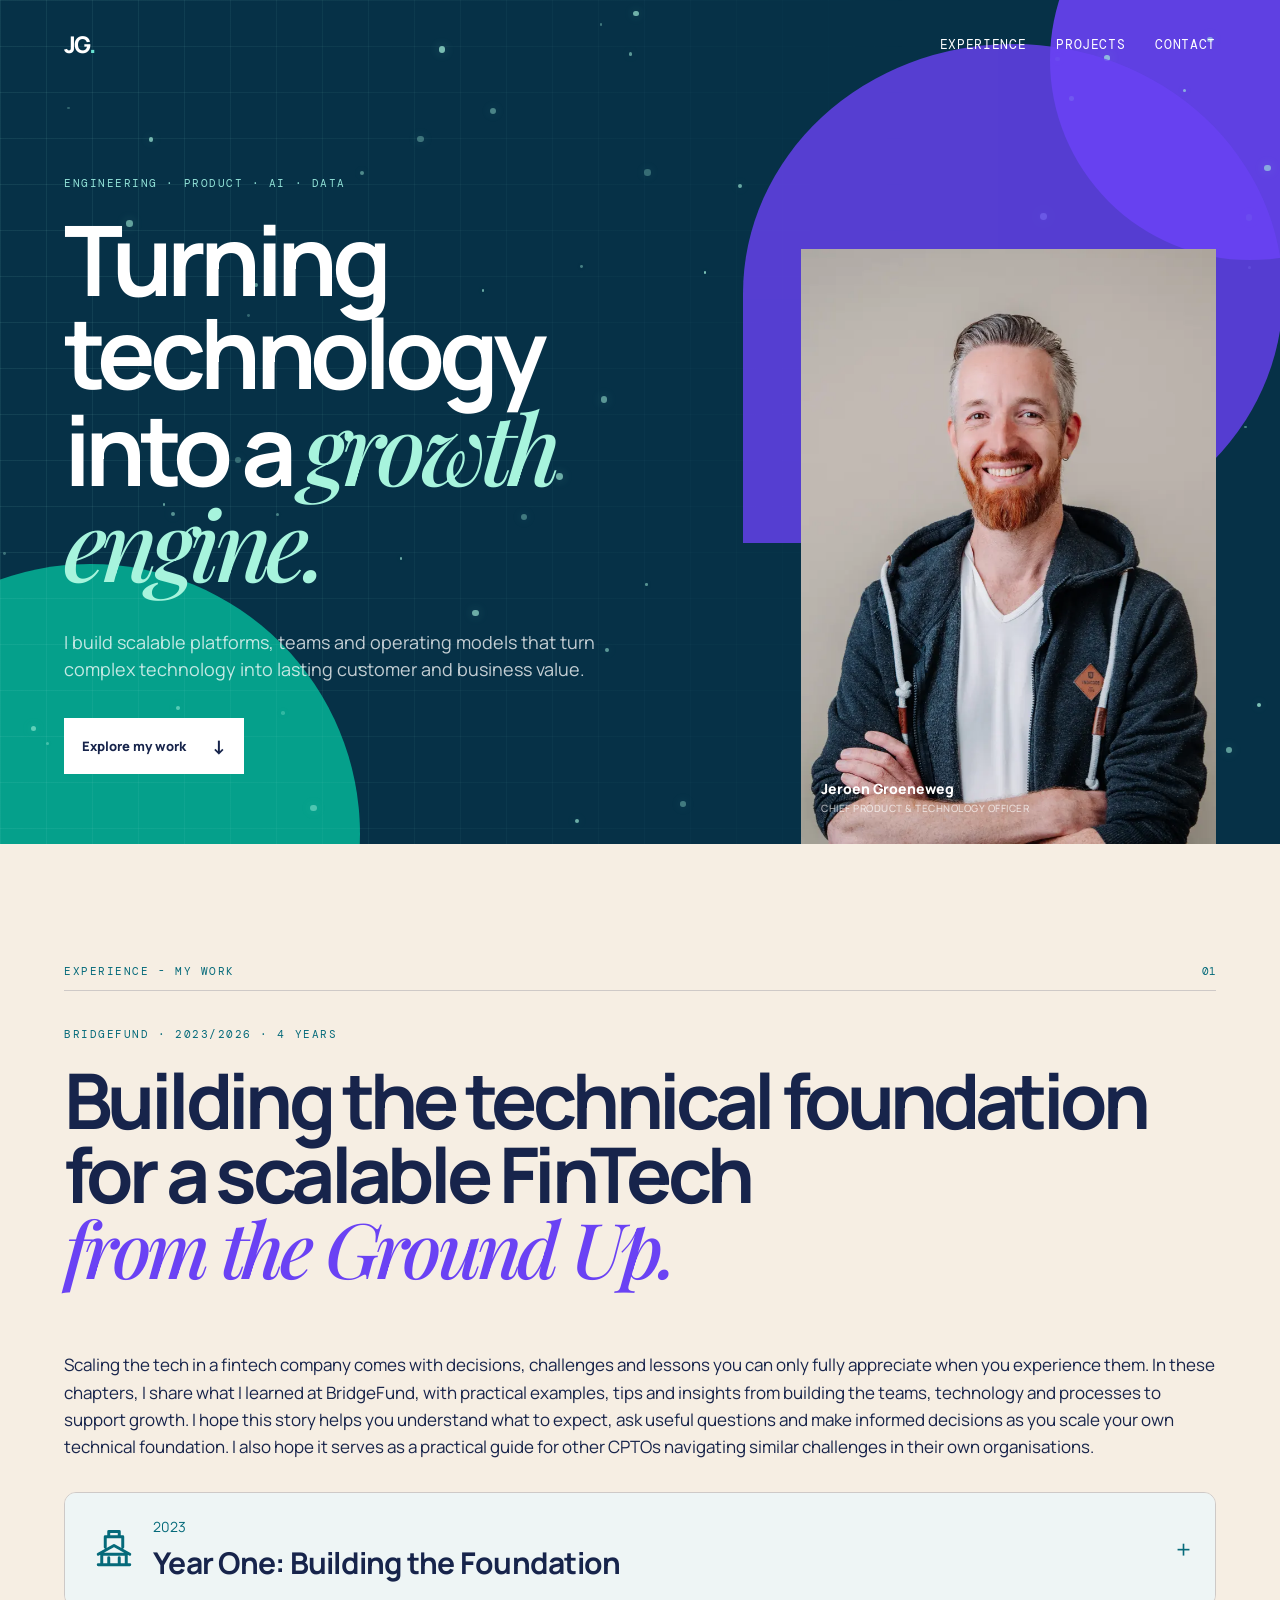
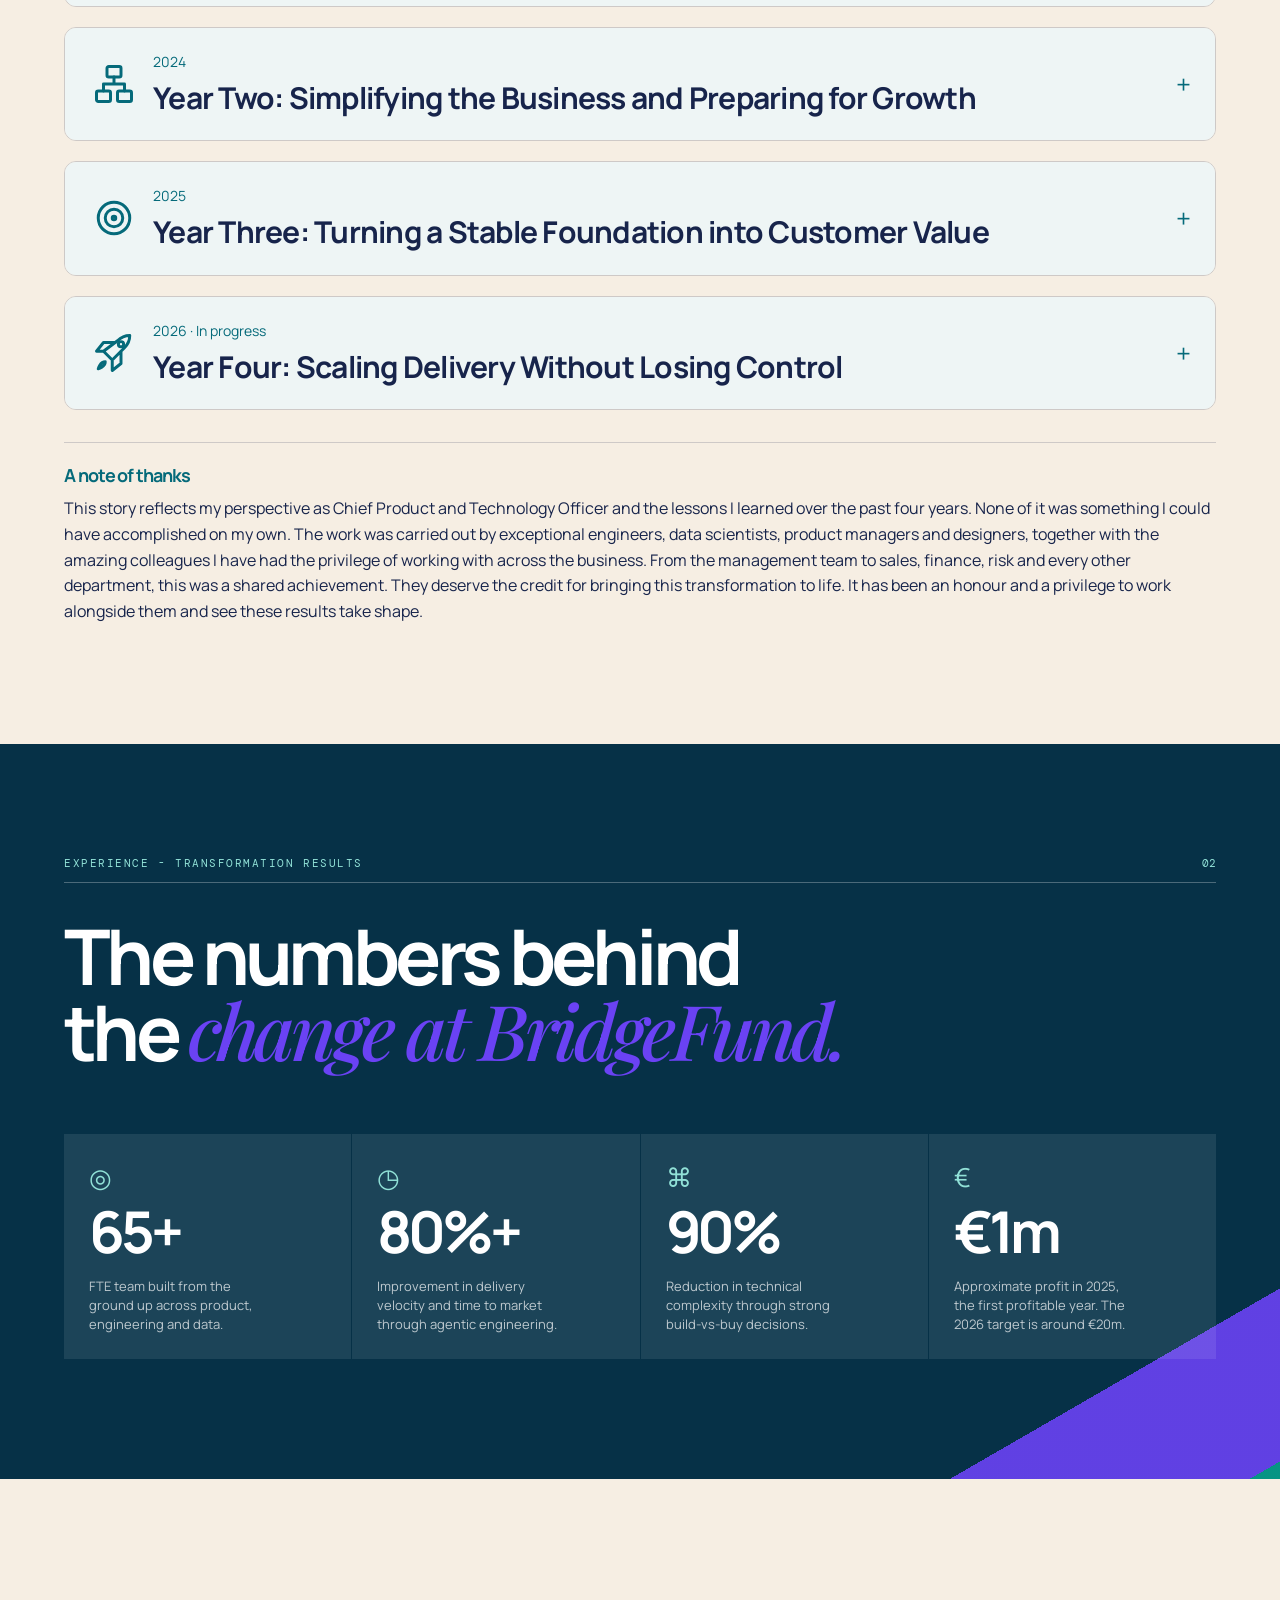
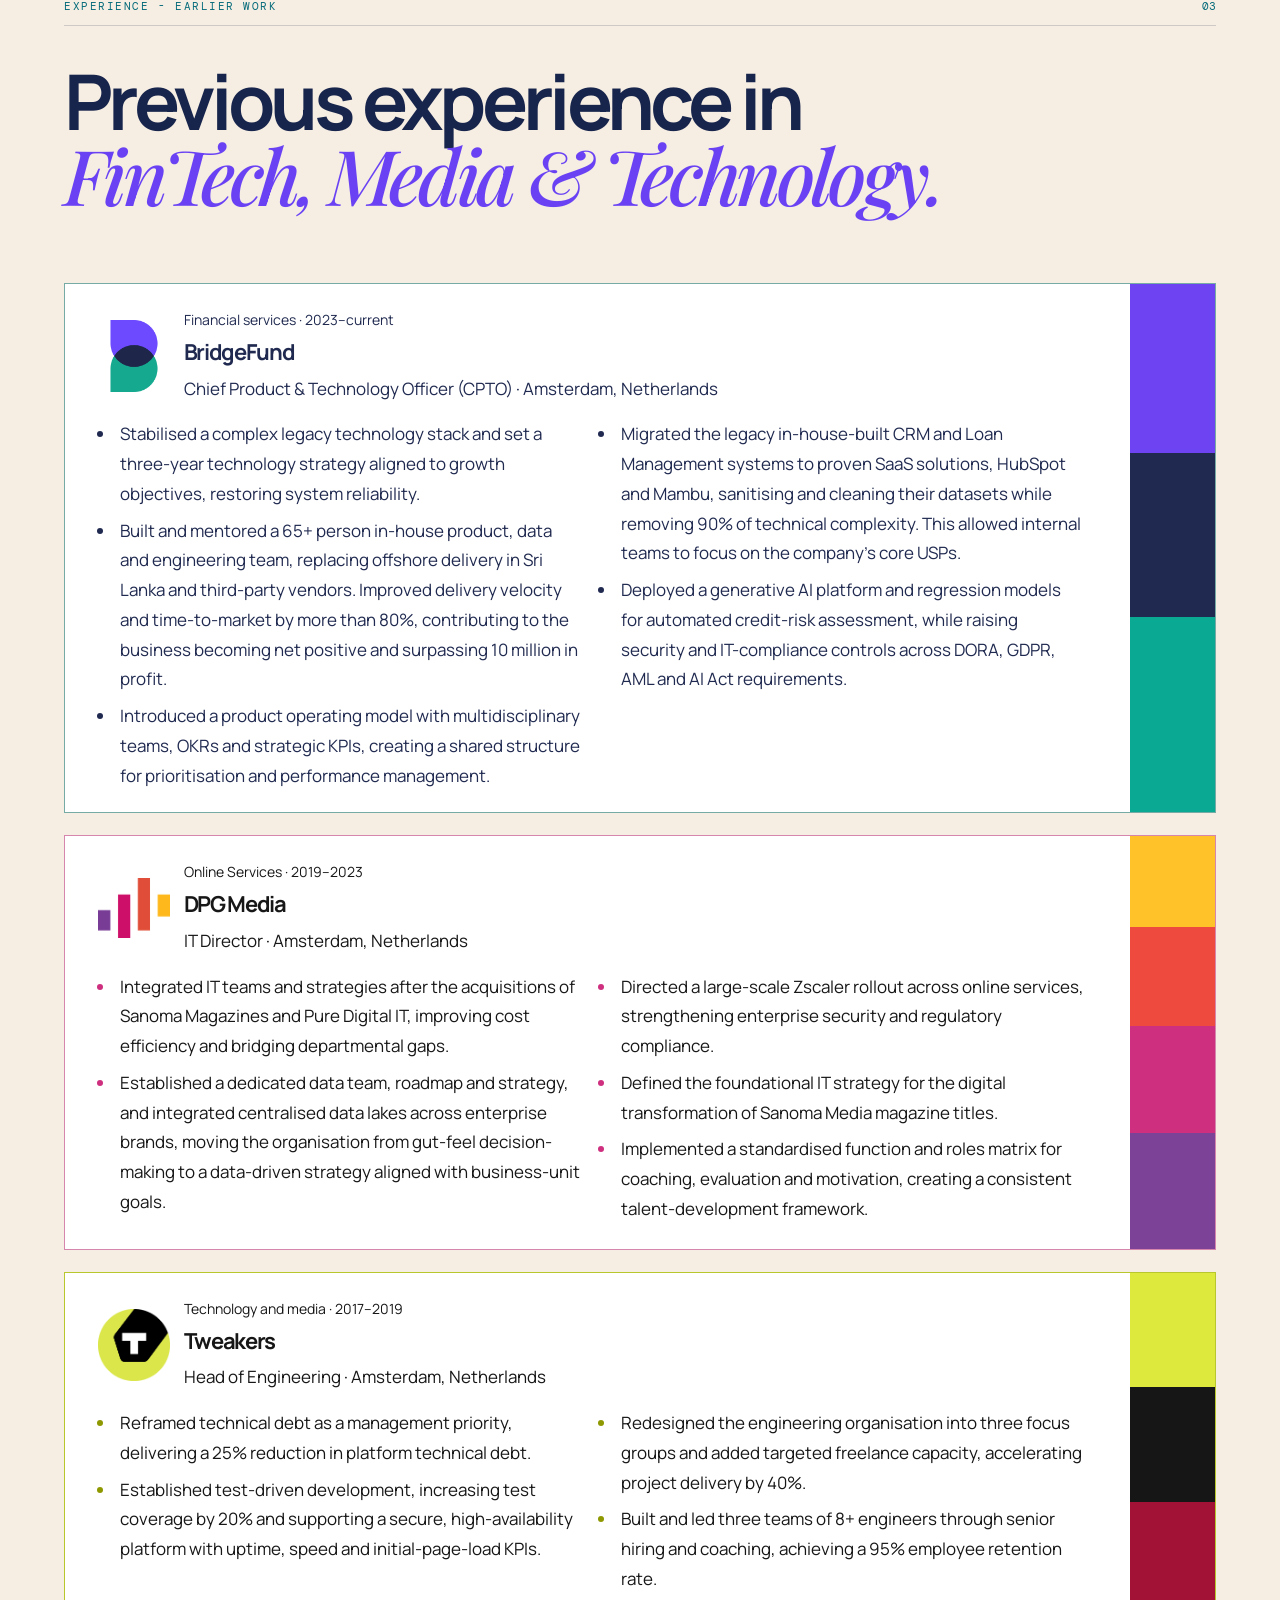
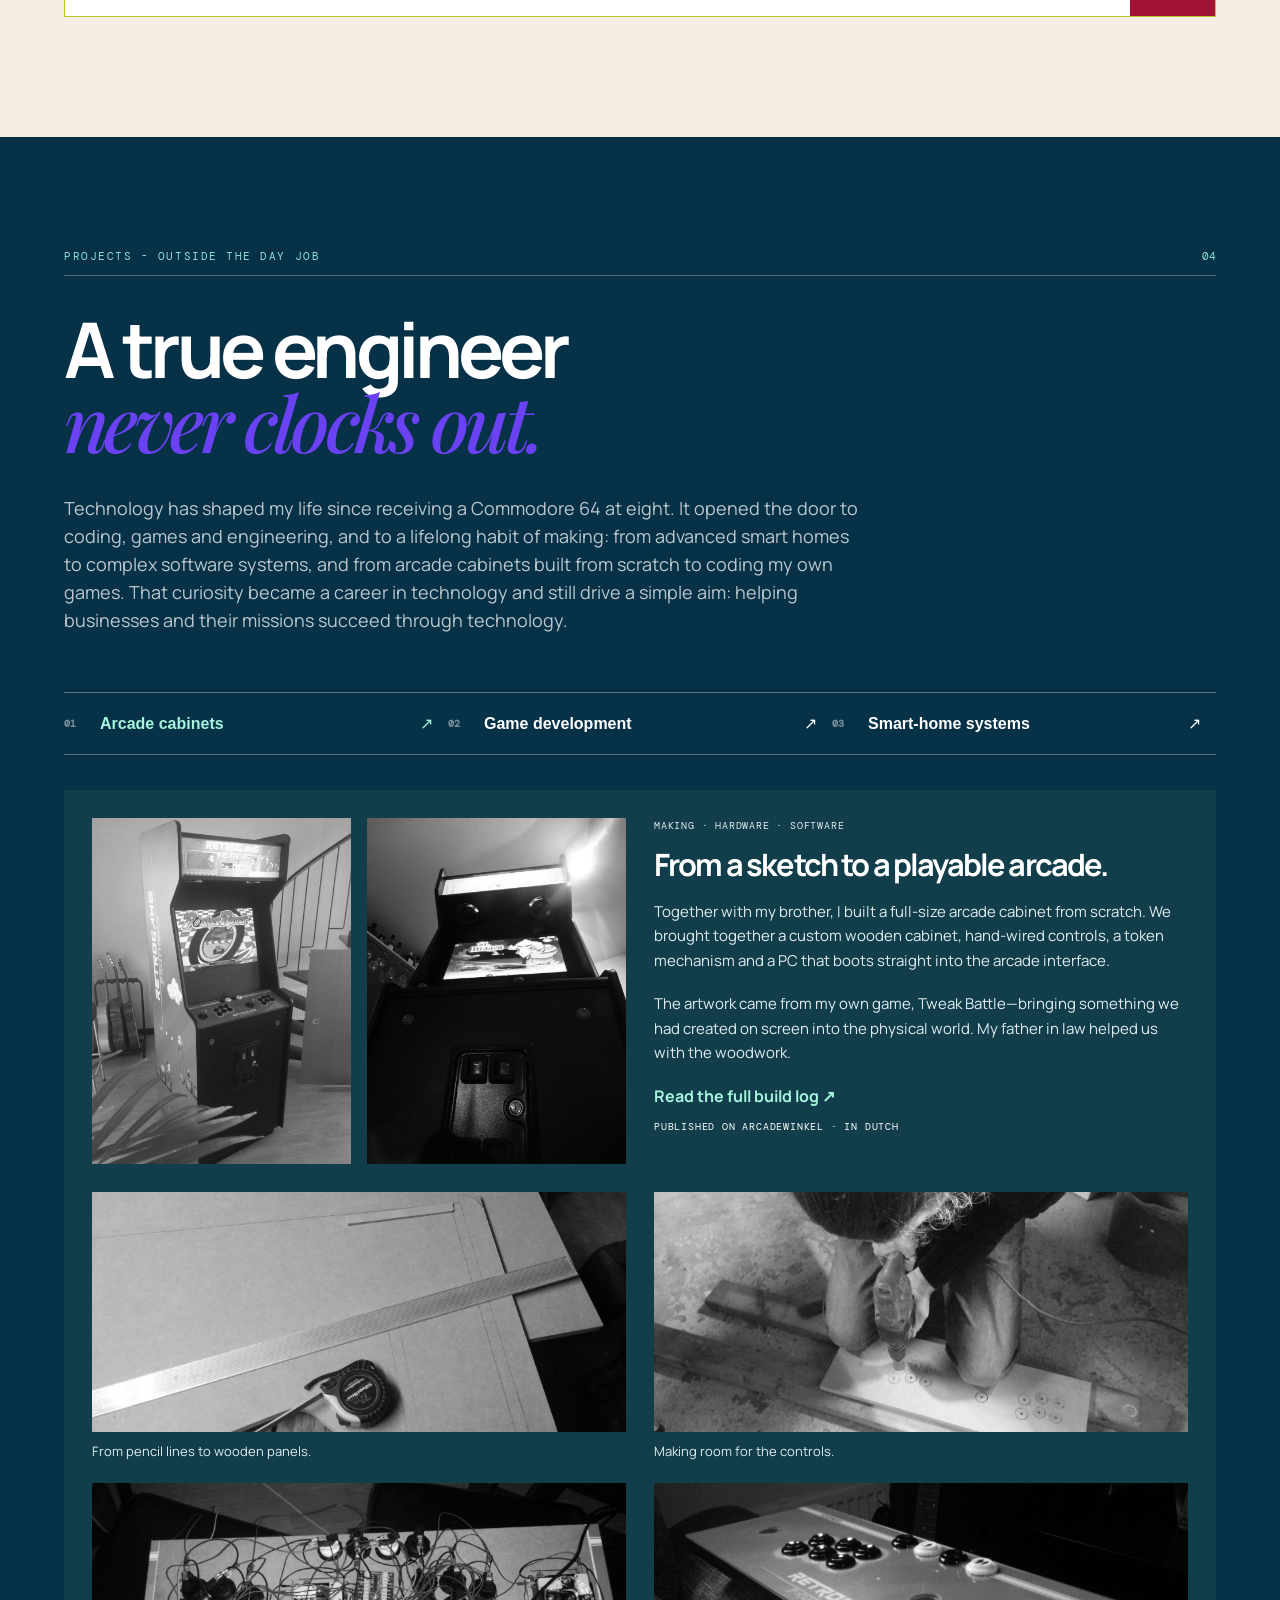
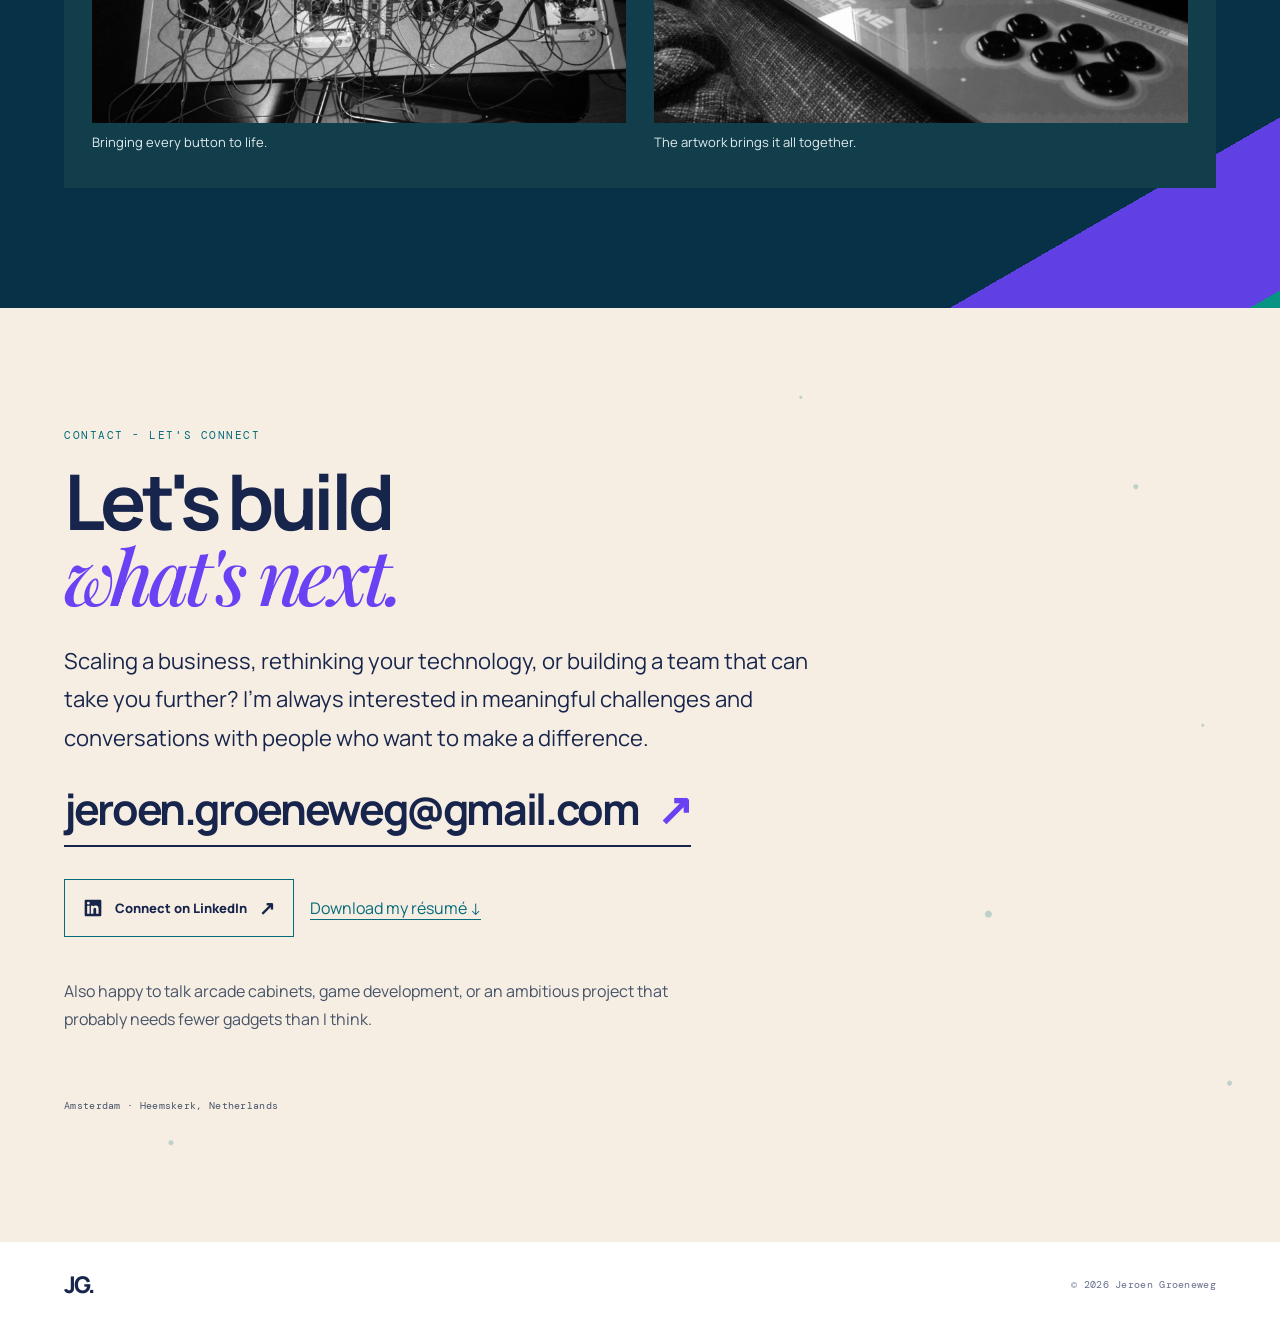
==== commit d6bdbd09: "Add smart-home resource links" ====
--- a/index.html
+++ b/index.html
@@ -822,6 +822,11 @@
           <p>Smart-home engineering is my living laboratory for combining hardware, software and data. I use Home Assistant to bring lighting, media, climate, security and energy into one coherent system.</p>
           <p>The interesting part is not switching devices on and off. It is turning presence, environmental and consumption signals into useful automations that fit naturally into daily life.</p>
           <p>From room-level dashboards and detailed energy flows to a custom presence map, the project keeps evolving as new ideas, devices and integrations emerge.</p>
+          <nav class="home-links" aria-label="Read more about smart-home systems">
+            <a class="arcade-link" href="https://www.home-assistant.io/">Explore Home Assistant <span aria-hidden="true">↗</span></a>
+            <a class="arcade-link" href="https://shop.everythingsmart.io/products/everything-presence-pro">Discover Everything Presence Pro <span aria-hidden="true">↗</span></a>
+            <a class="arcade-link" href="https://z-wavealliance.org/">Learn about Z-Wave <span aria-hidden="true">↗</span></a>
+          </nav>
         </div>
         <div class="home-gallery">
           <figure><img src="public/home/energy.png" alt="Home Assistant energy dashboard showing electricity, solar, gas and water totals" width="1563" height="823" loading="lazy" /><figcaption>Making energy flows visible and understandable.</figcaption></figure>
--- a/styles.css
+++ b/styles.css
@@ -1425,9 +1425,12 @@
 .home-overview img { max-height: 540px; object-fit: cover; object-position: top; }
 .home-gallery { grid-column: 1 / -1; display: grid; grid-template-columns: repeat(3, minmax(0, 1fr)); gap: 28px; }
 .home-gallery img { aspect-ratio: 16 / 9; object-fit: cover; object-position: top; }
+.home-links { display: flex; flex-wrap: wrap; gap: 10px 20px; margin-top: 20px; }
+.home-links .arcade-link { font-size: 14px; }
 @media (max-width: 760px) {
   .home-overview img { max-height: none; }
   .home-gallery { grid-template-columns: minmax(0, 1fr); }
+  .home-links { align-items: flex-start; flex-direction: column; }
 }
 
 /* Two finished-cabinet views above a compact four-photo build sequence. */
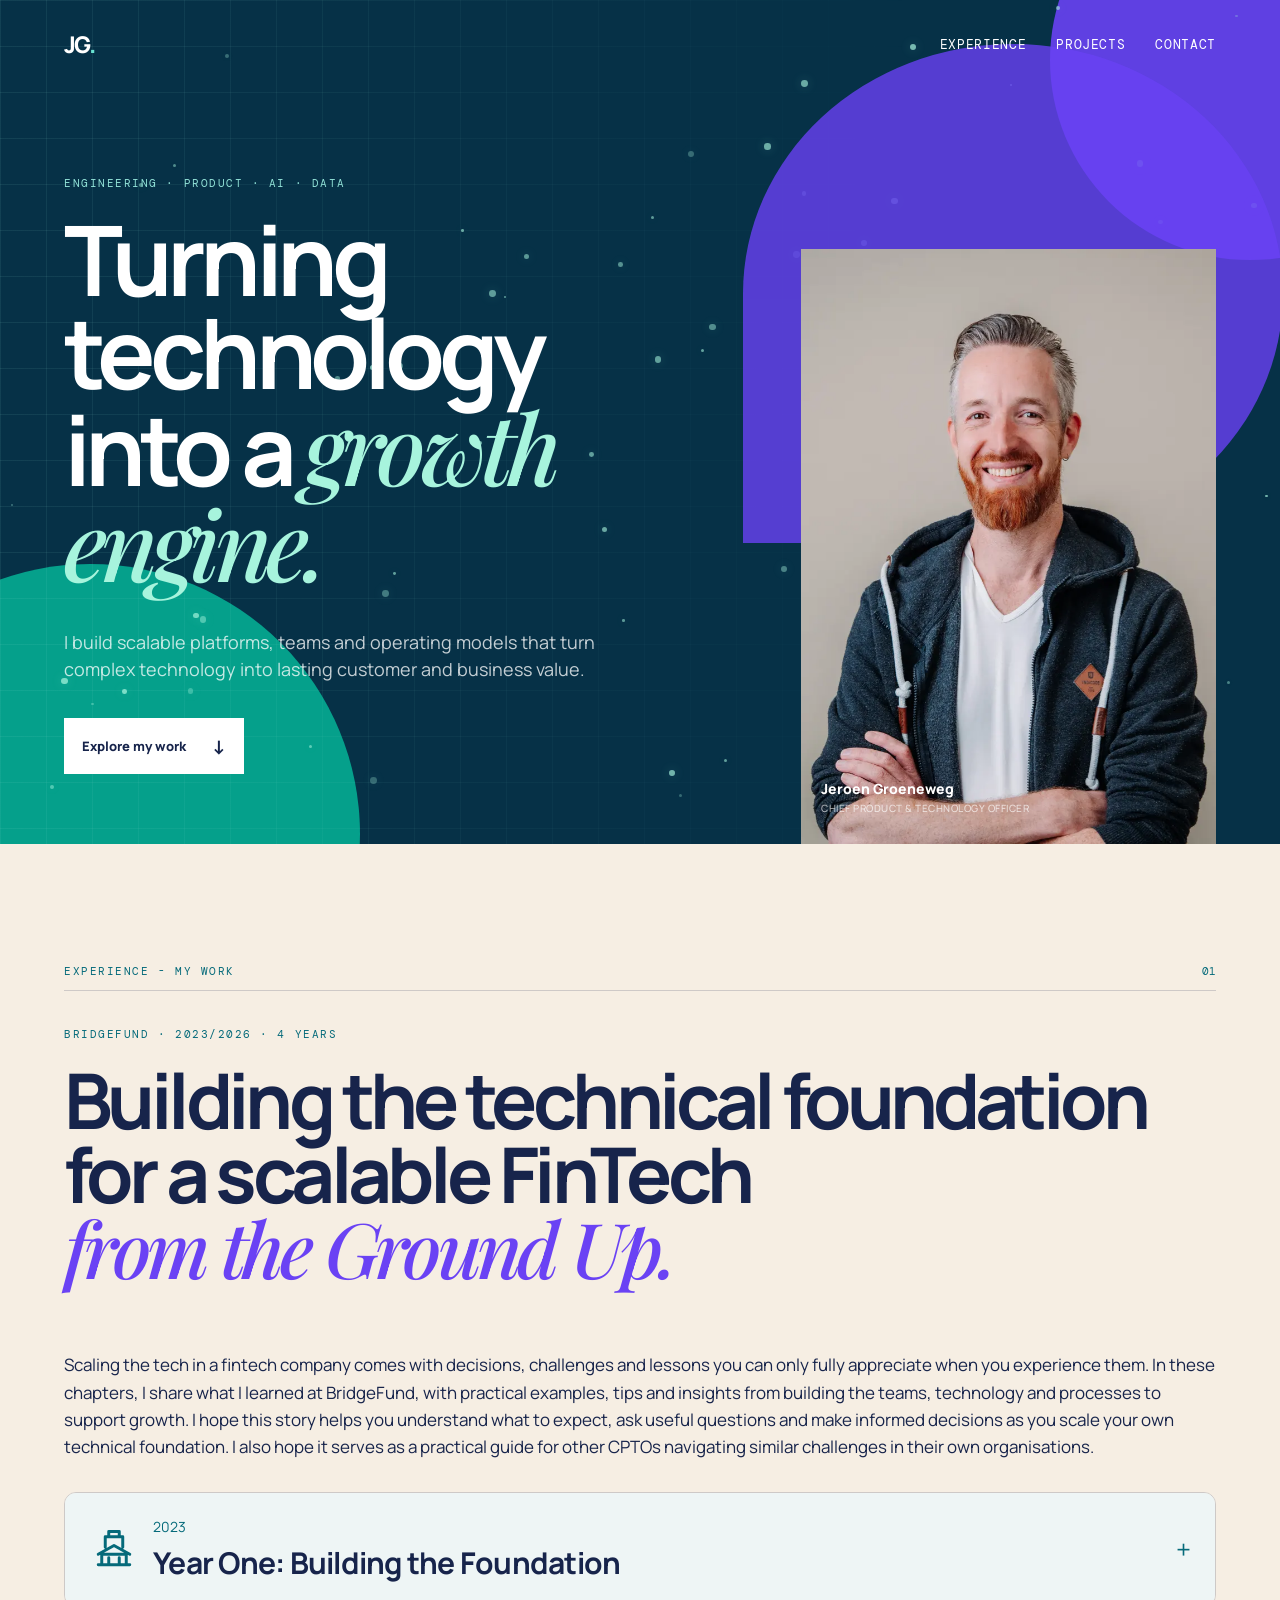
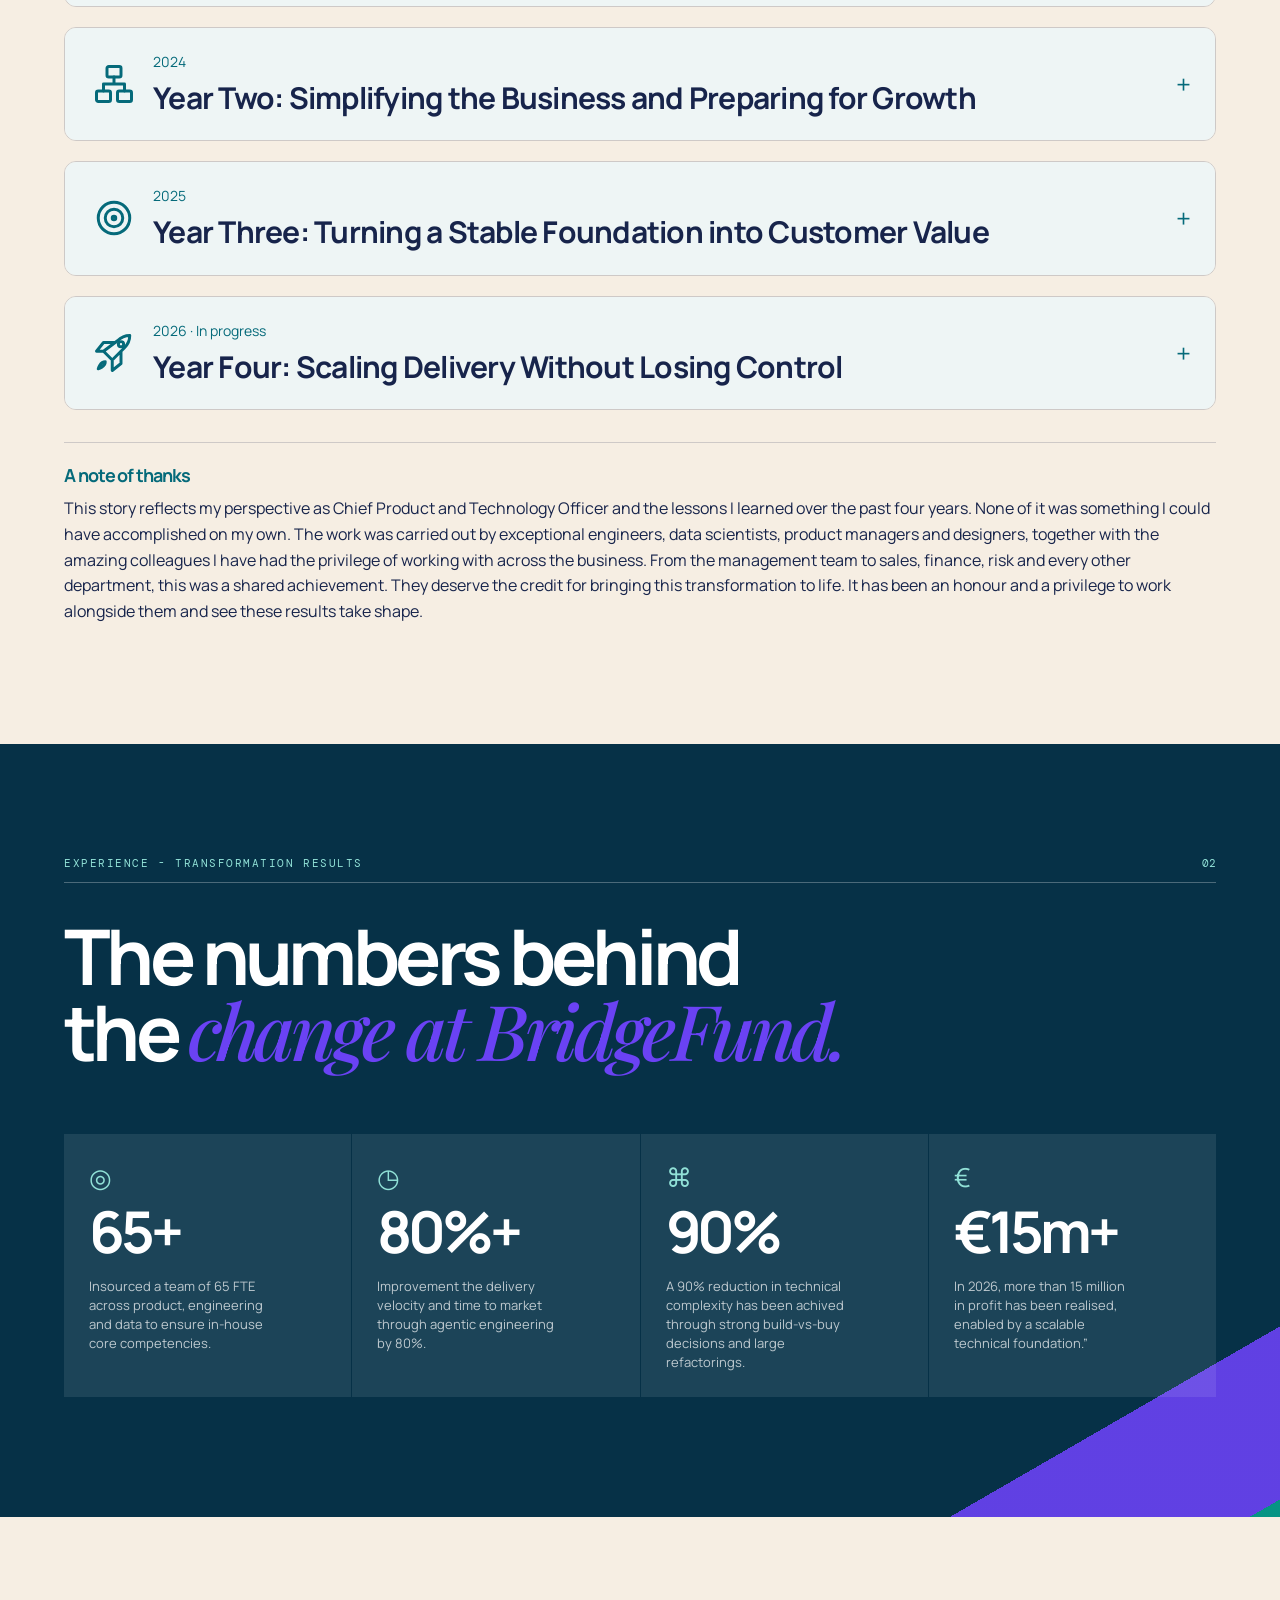
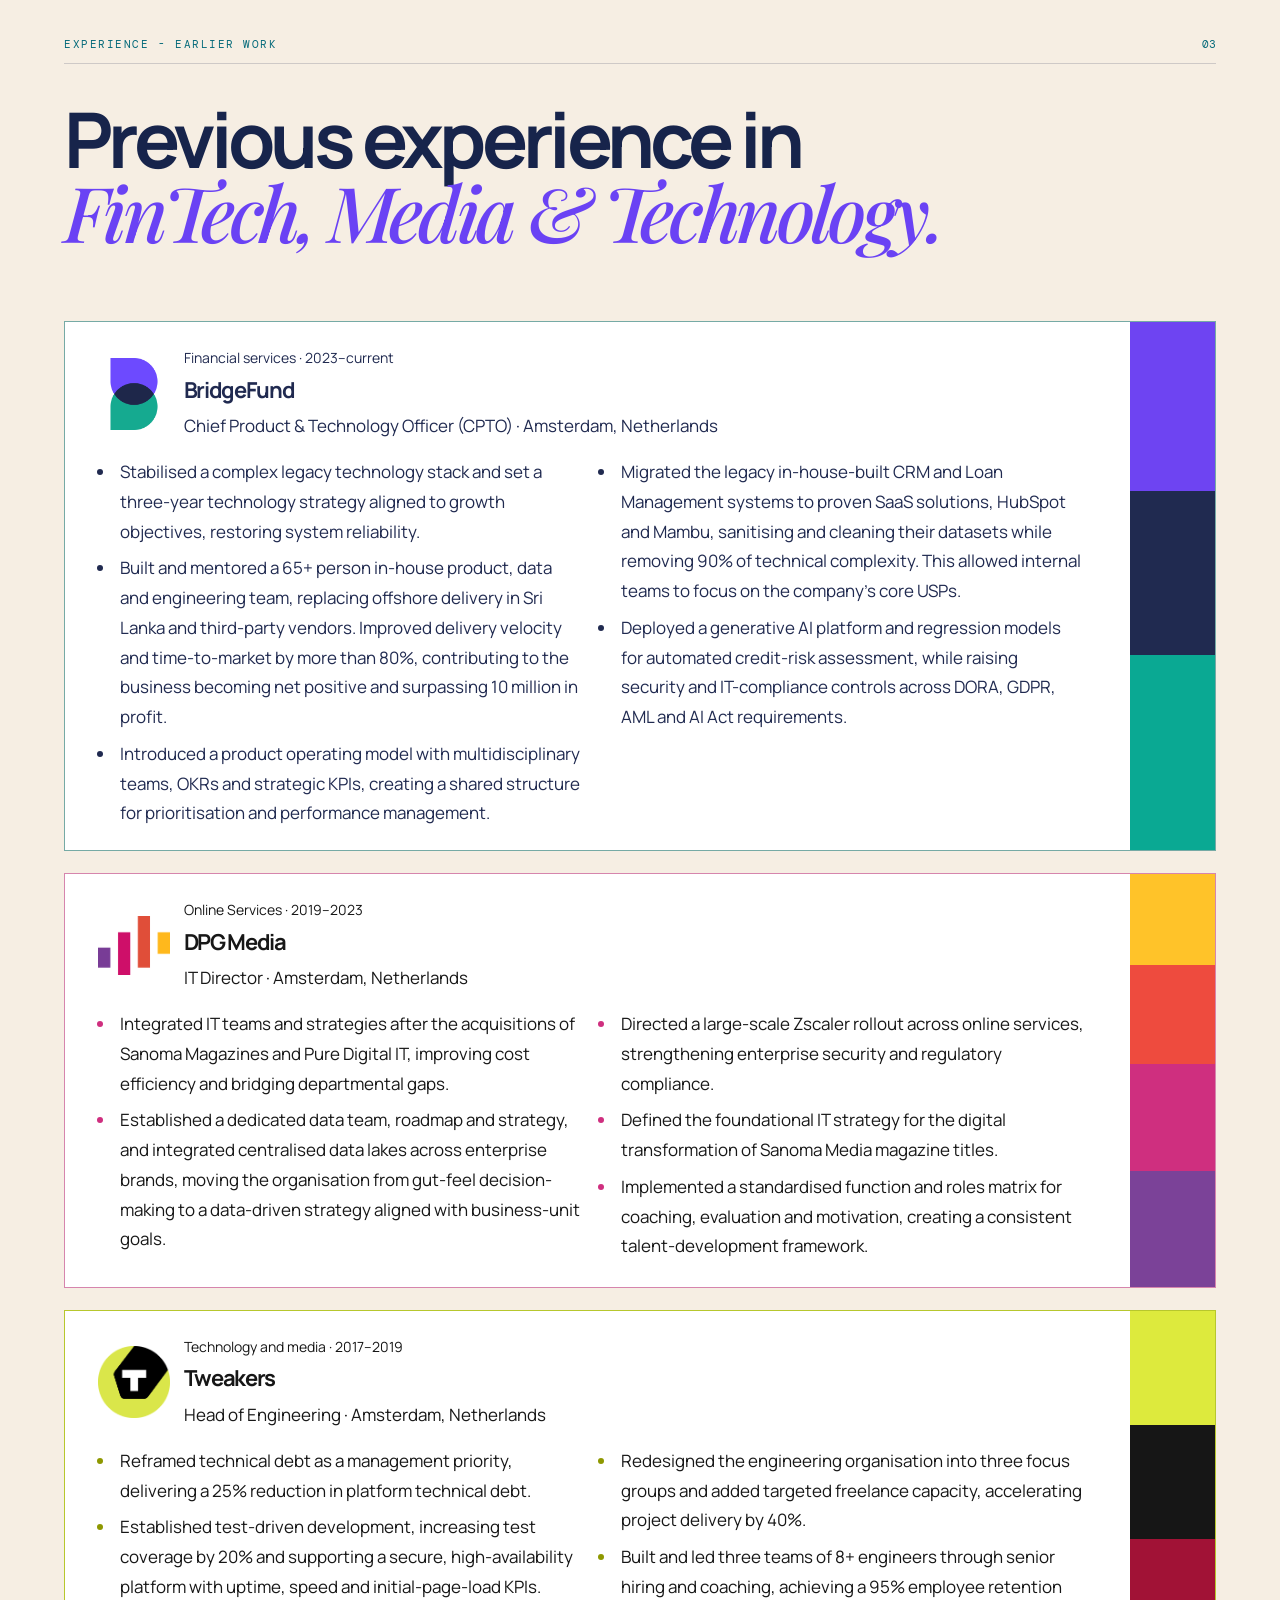
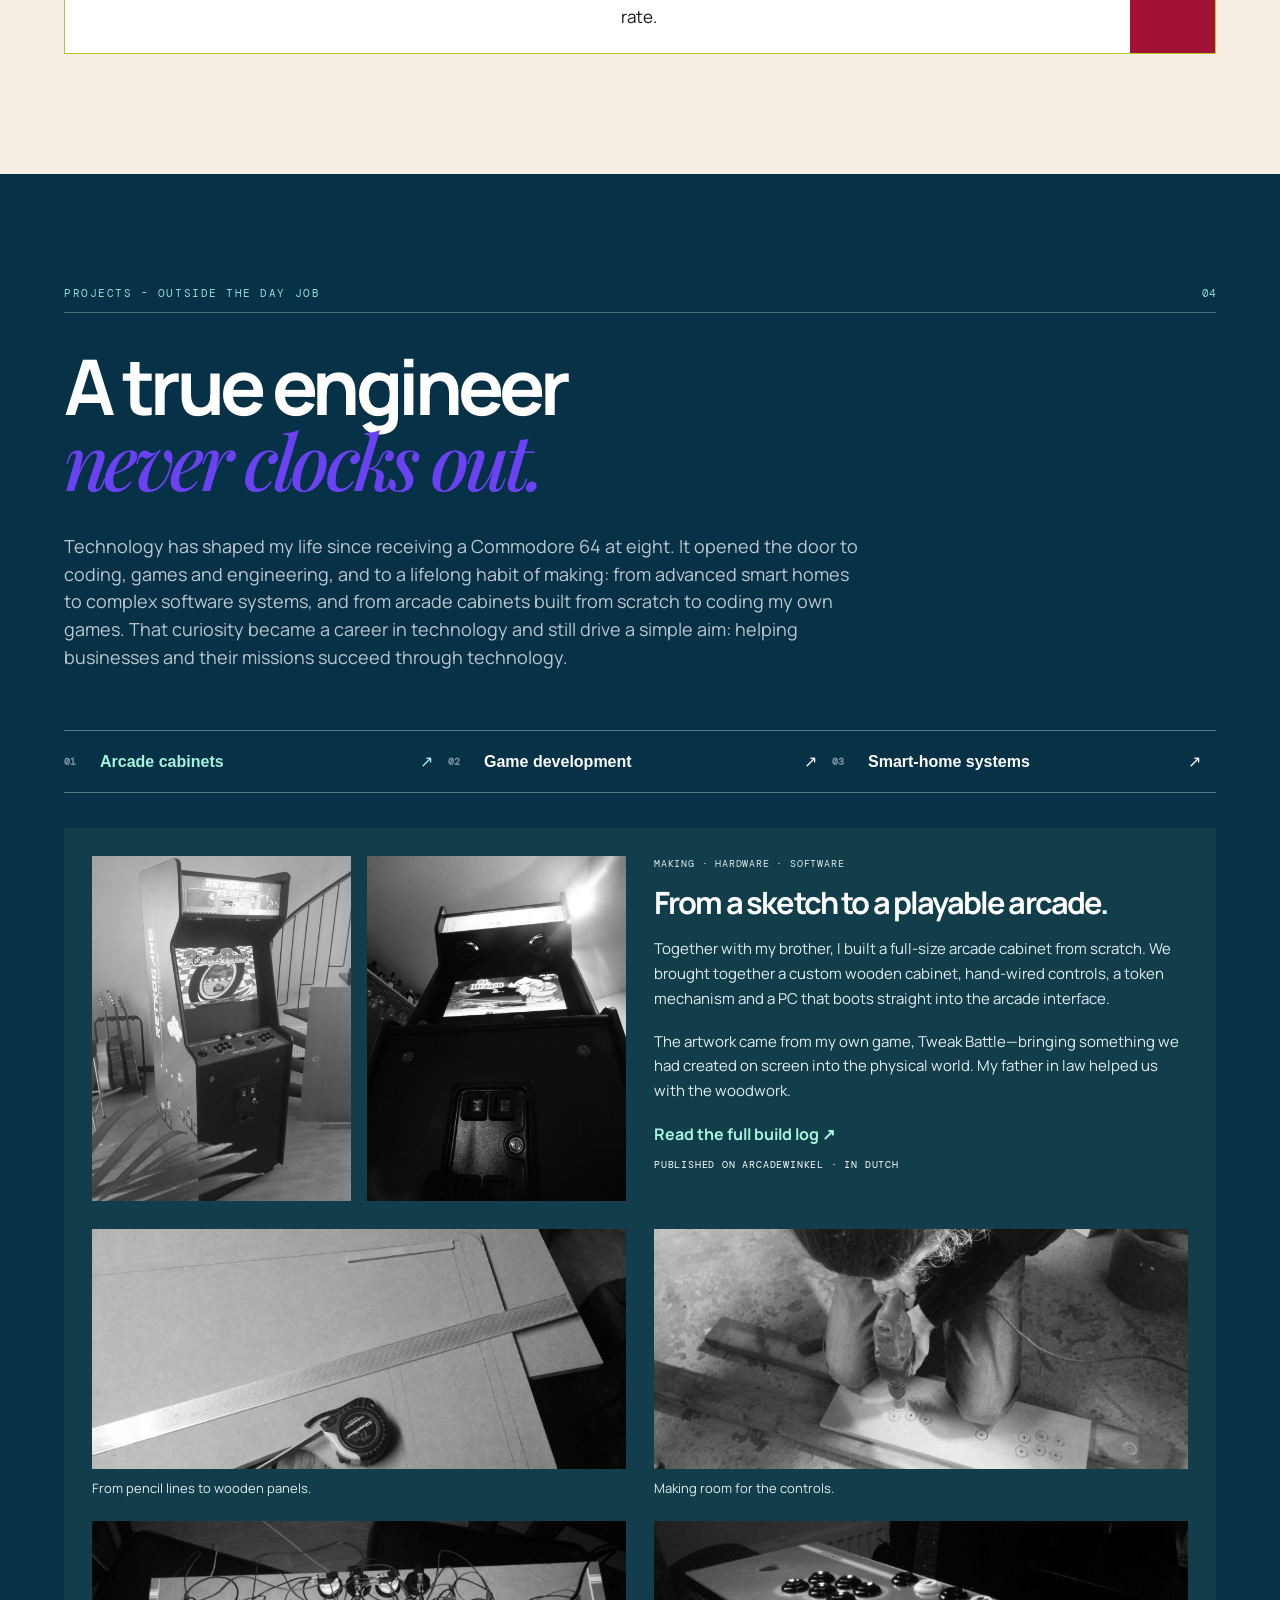
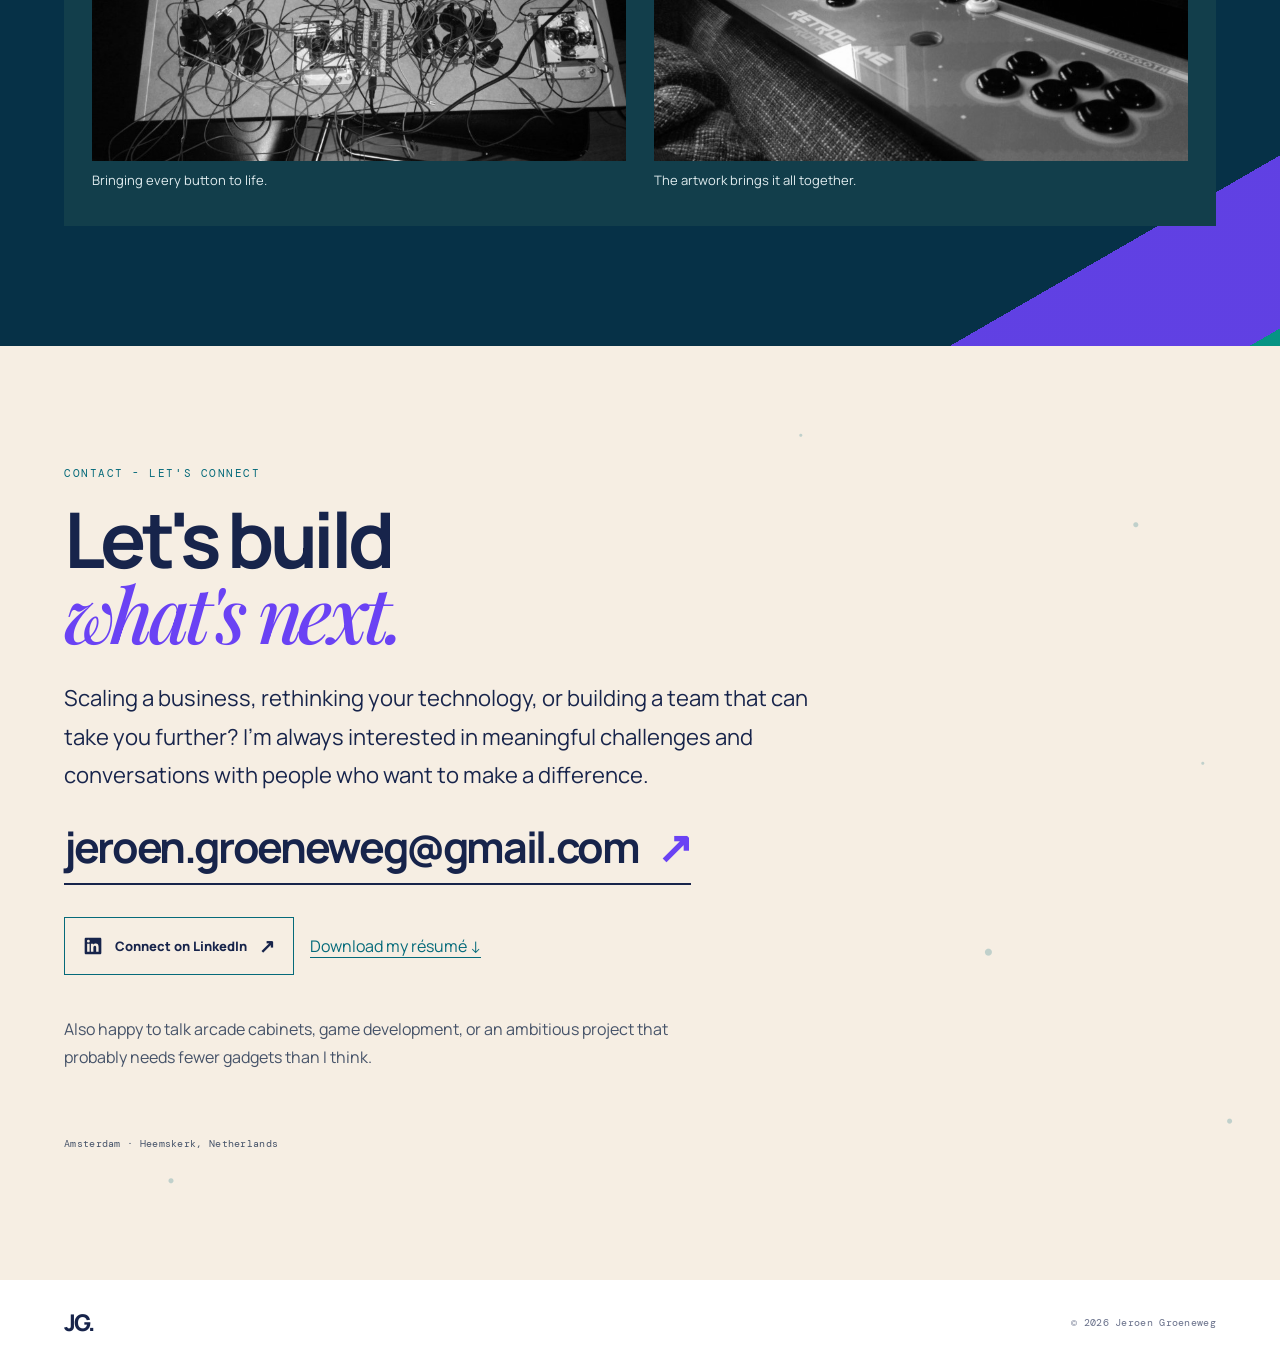
==== commit 2eebe512: "Update index.html" ====
--- a/index.html
+++ b/index.html
@@ -702,10 +702,10 @@
         <header class="section-top"><p class="eyebrow">Experience - Transformation results</p><span>02</span></header>
         <h2>The numbers behind<br />the <em>change at BridgeFund.</em></h2>
         <div class="result-grid">
-          <article><span class="icon">◎</span><strong>65+</strong><p>FTE team built from the ground up across product, engineering and data.</p></article>
-          <article><span class="icon">◷</span><strong>80%+</strong><p>Improvement in delivery velocity and time to market through agentic engineering.</p></article>
-          <article><span class="icon">⌘</span><strong>90%</strong><p>Reduction in technical complexity through strong build-vs-buy decisions.</p></article>
-          <article><span class="icon">€</span><strong>€1m</strong><p>Approximate profit in 2025, the first profitable year. The 2026 target is around €20m.</p></article>
+          <article><span class="icon">◎</span><strong>65+</strong><p>Insourced a team of 65 FTE across product, engineering and data to ensure in-house core competencies.</p></article>
+          <article><span class="icon">◷</span><strong>80%+</strong><p>Improvement the delivery velocity and time to market through agentic engineering by 80%.</p></article>
+          <article><span class="icon">⌘</span><strong>90%</strong><p>A 90% reduction in technical complexity has been achived through strong build-vs-buy decisions and large refactorings.</p></article>
+          <article><span class="icon">€</span><strong>€15m+</strong><p>In 2026, more than 15 million in profit has been realised, enabled by a scalable technical foundation.”</p></article>
         </div>
       </section>
 
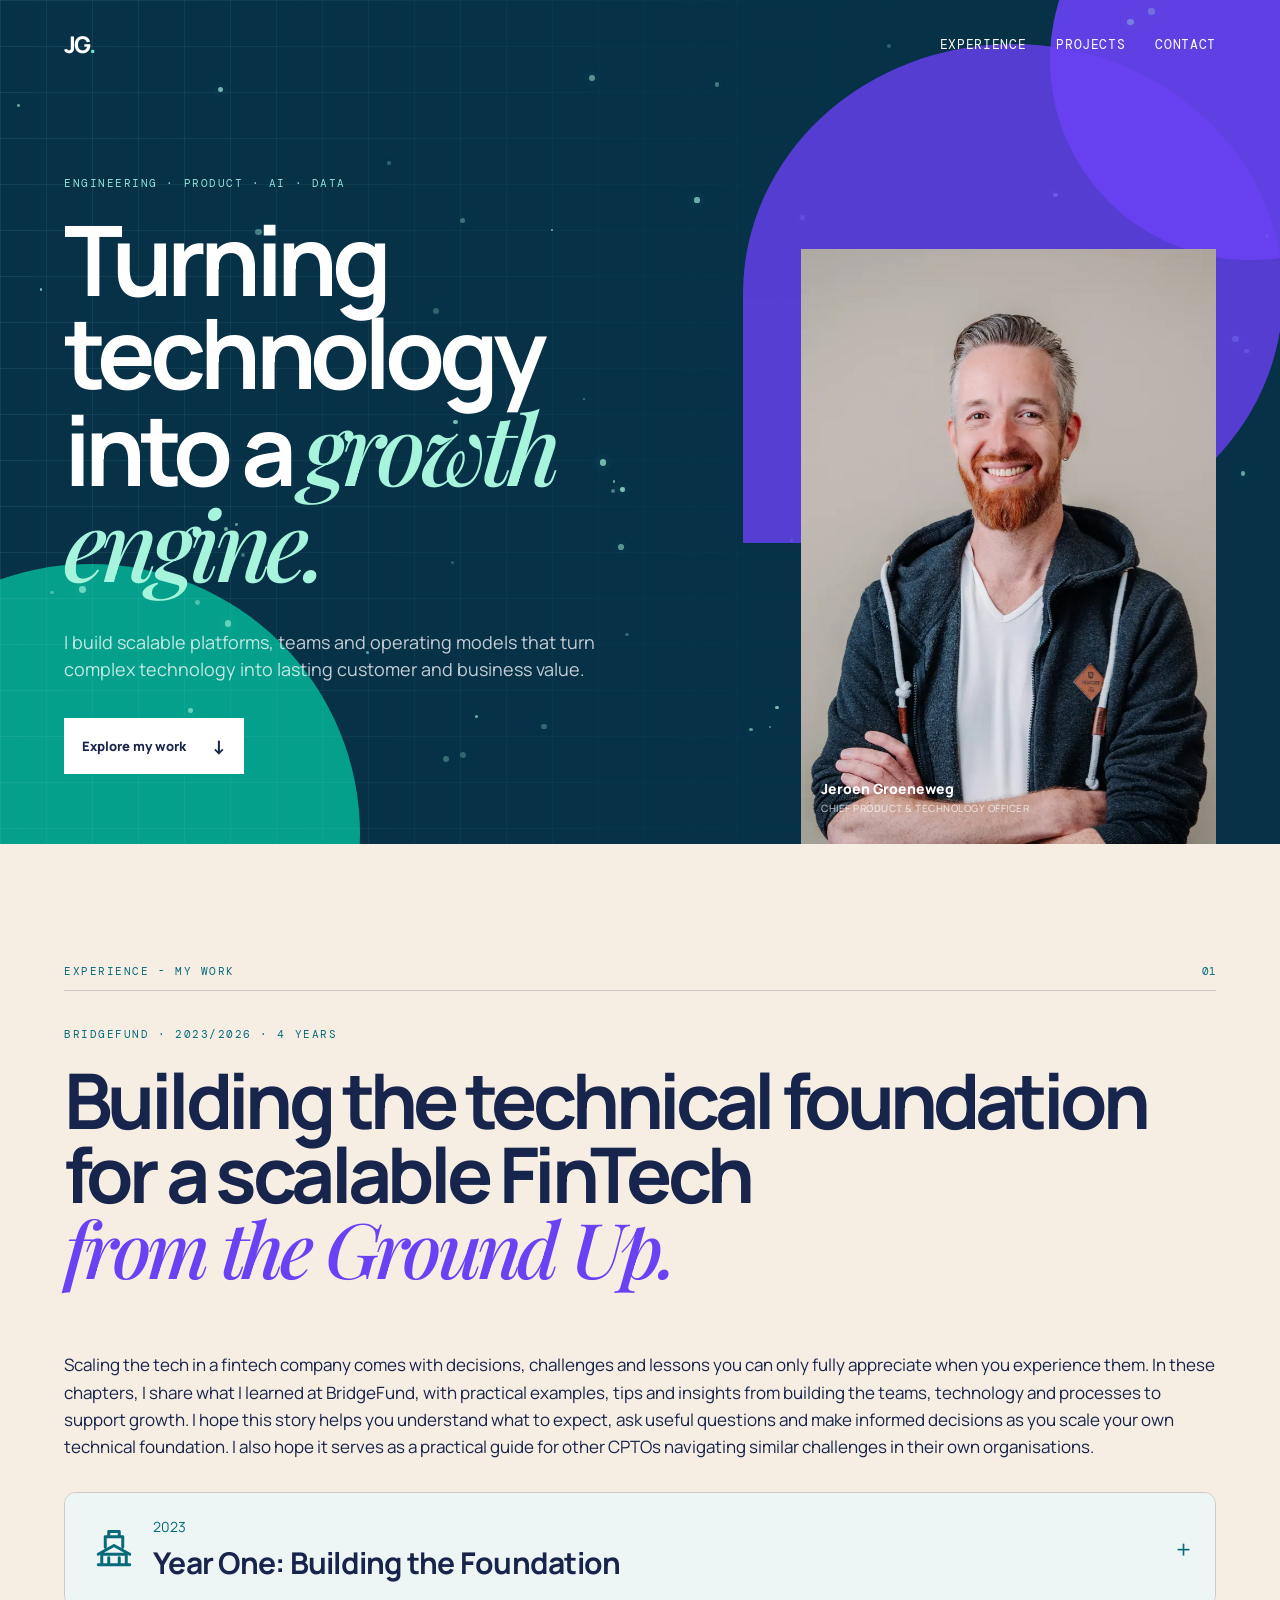
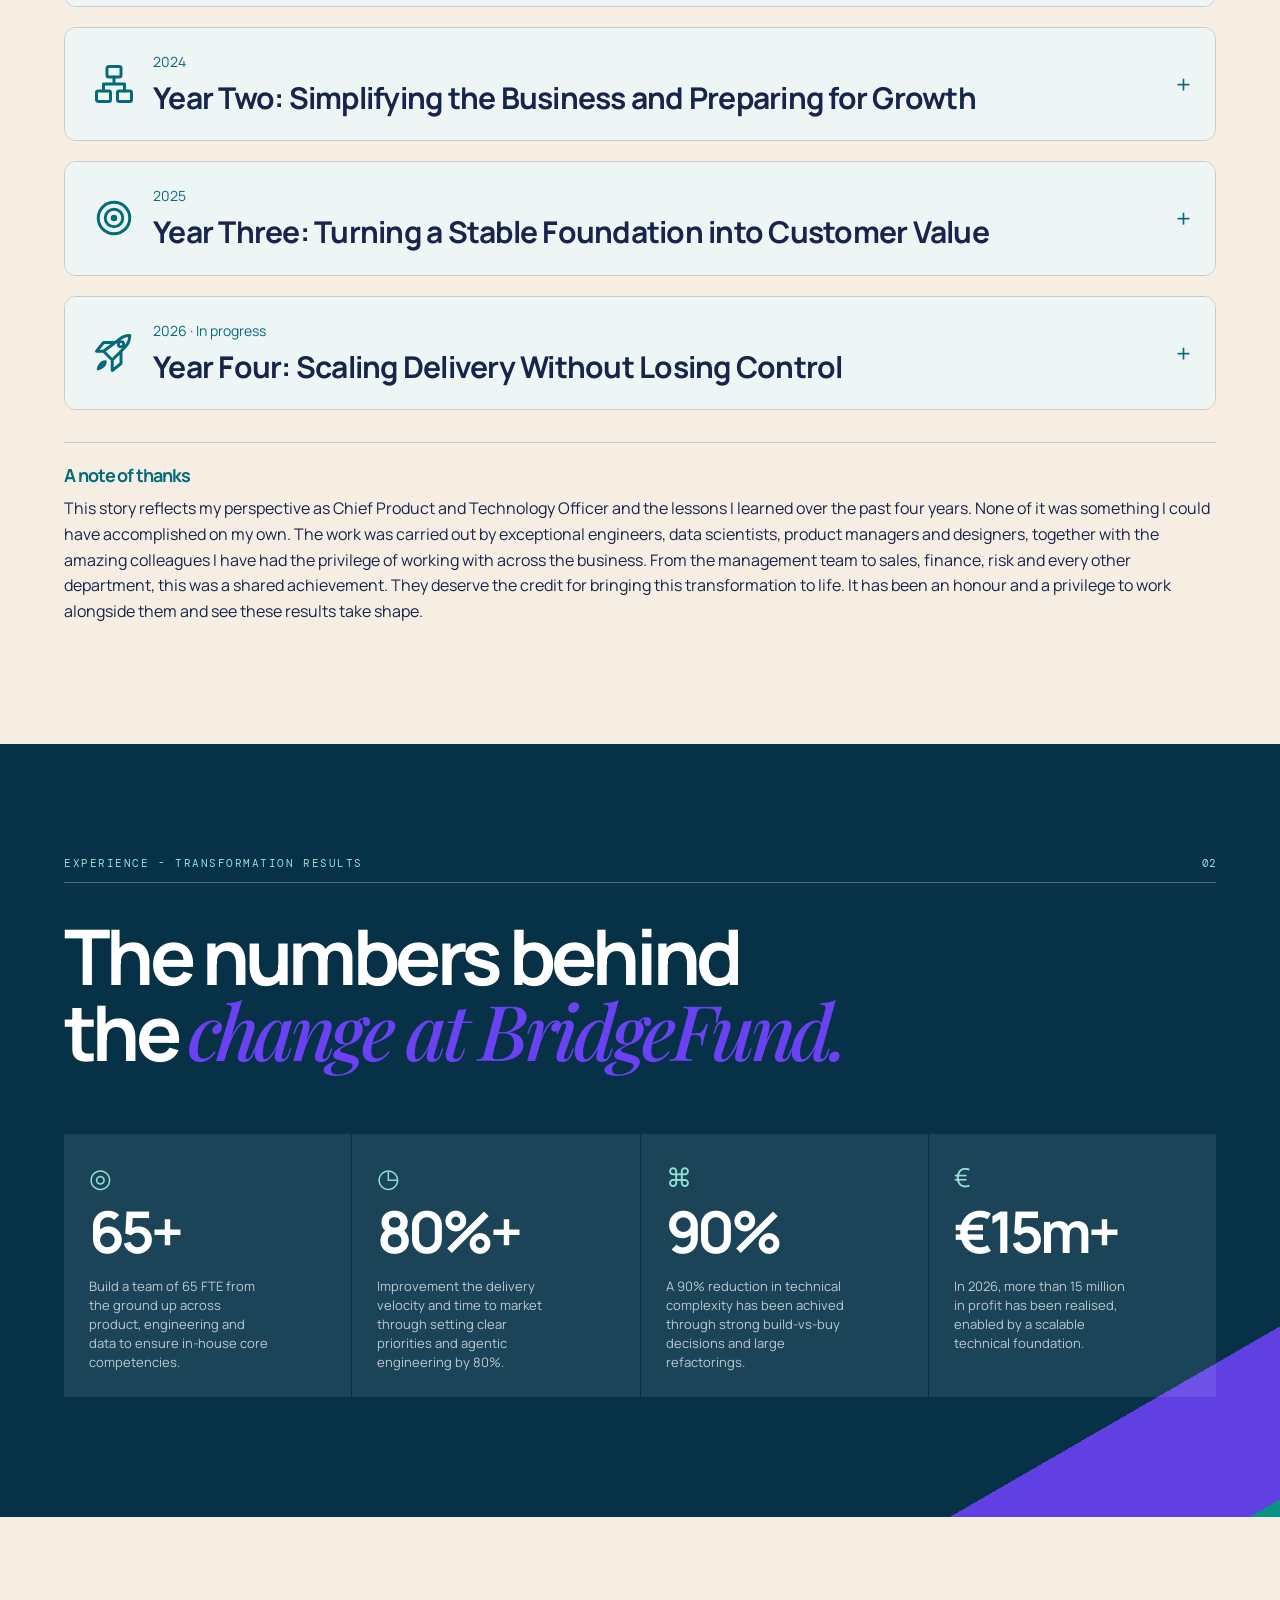
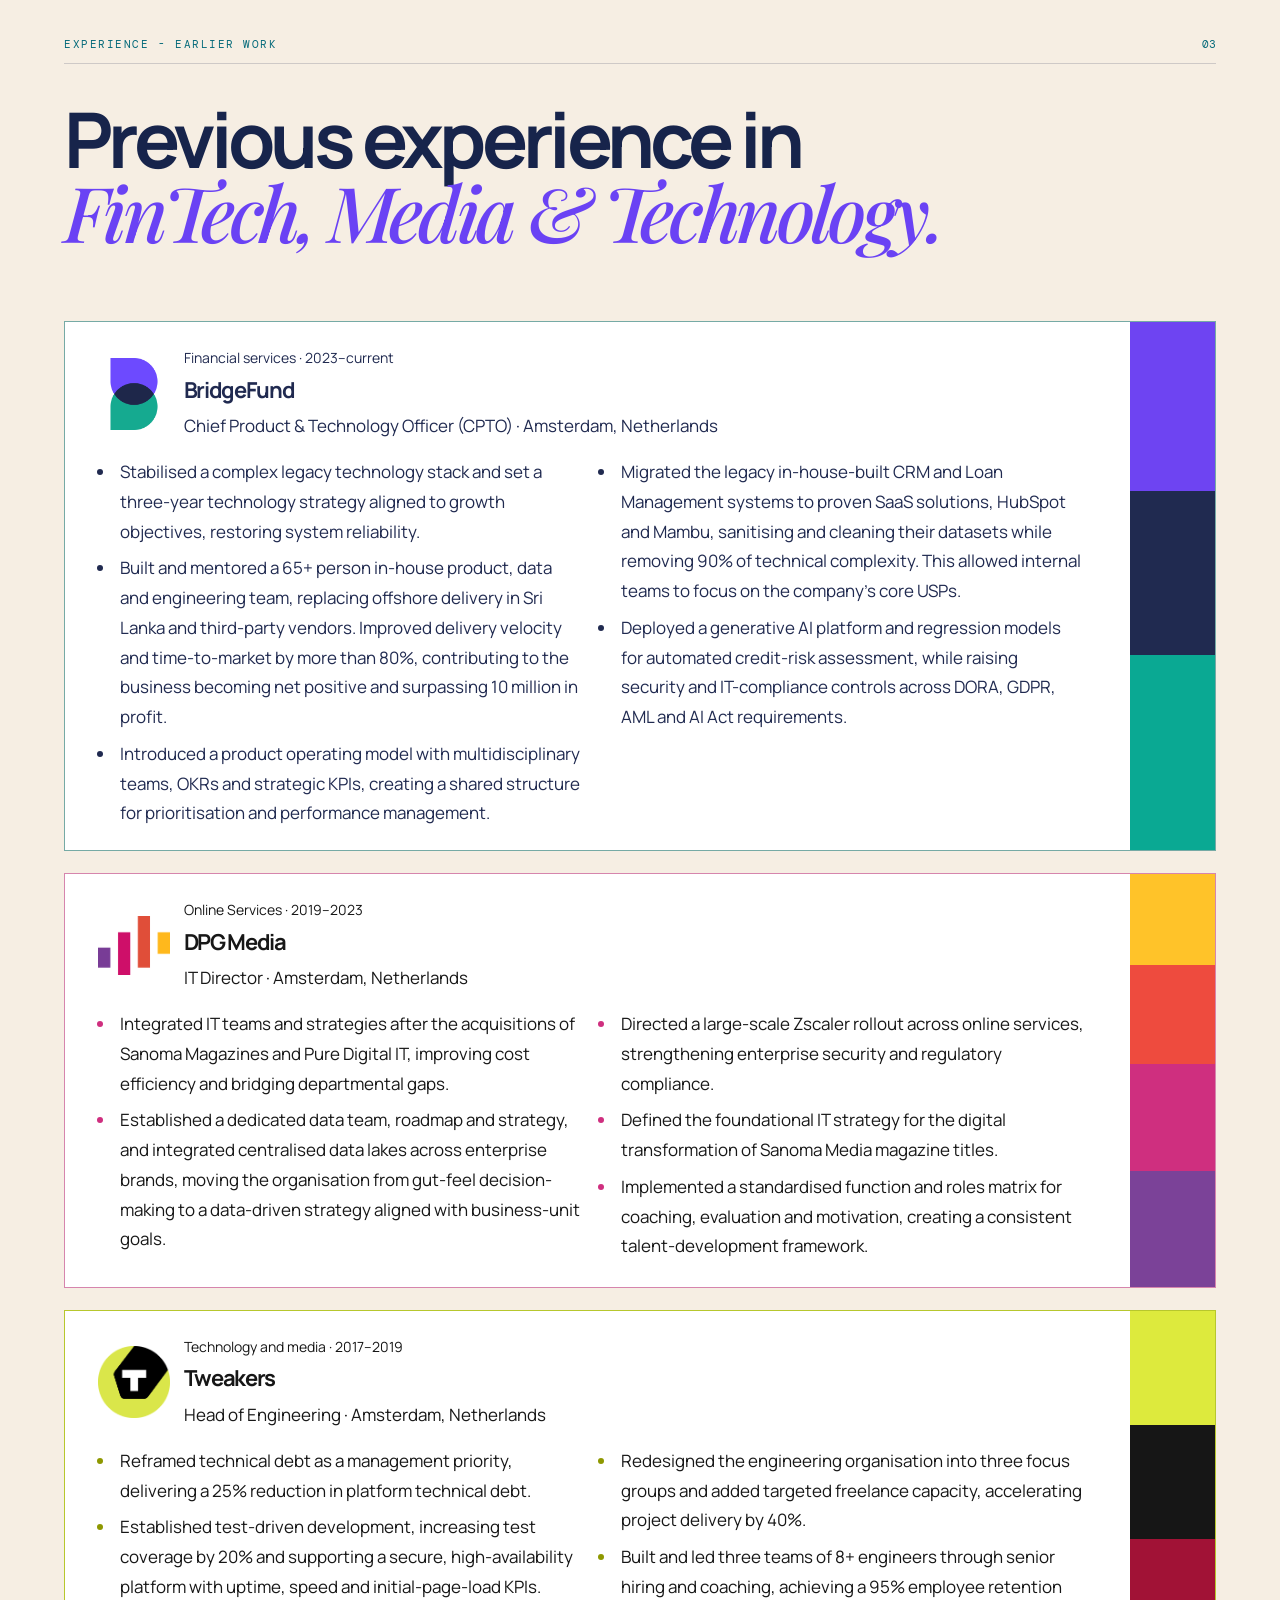
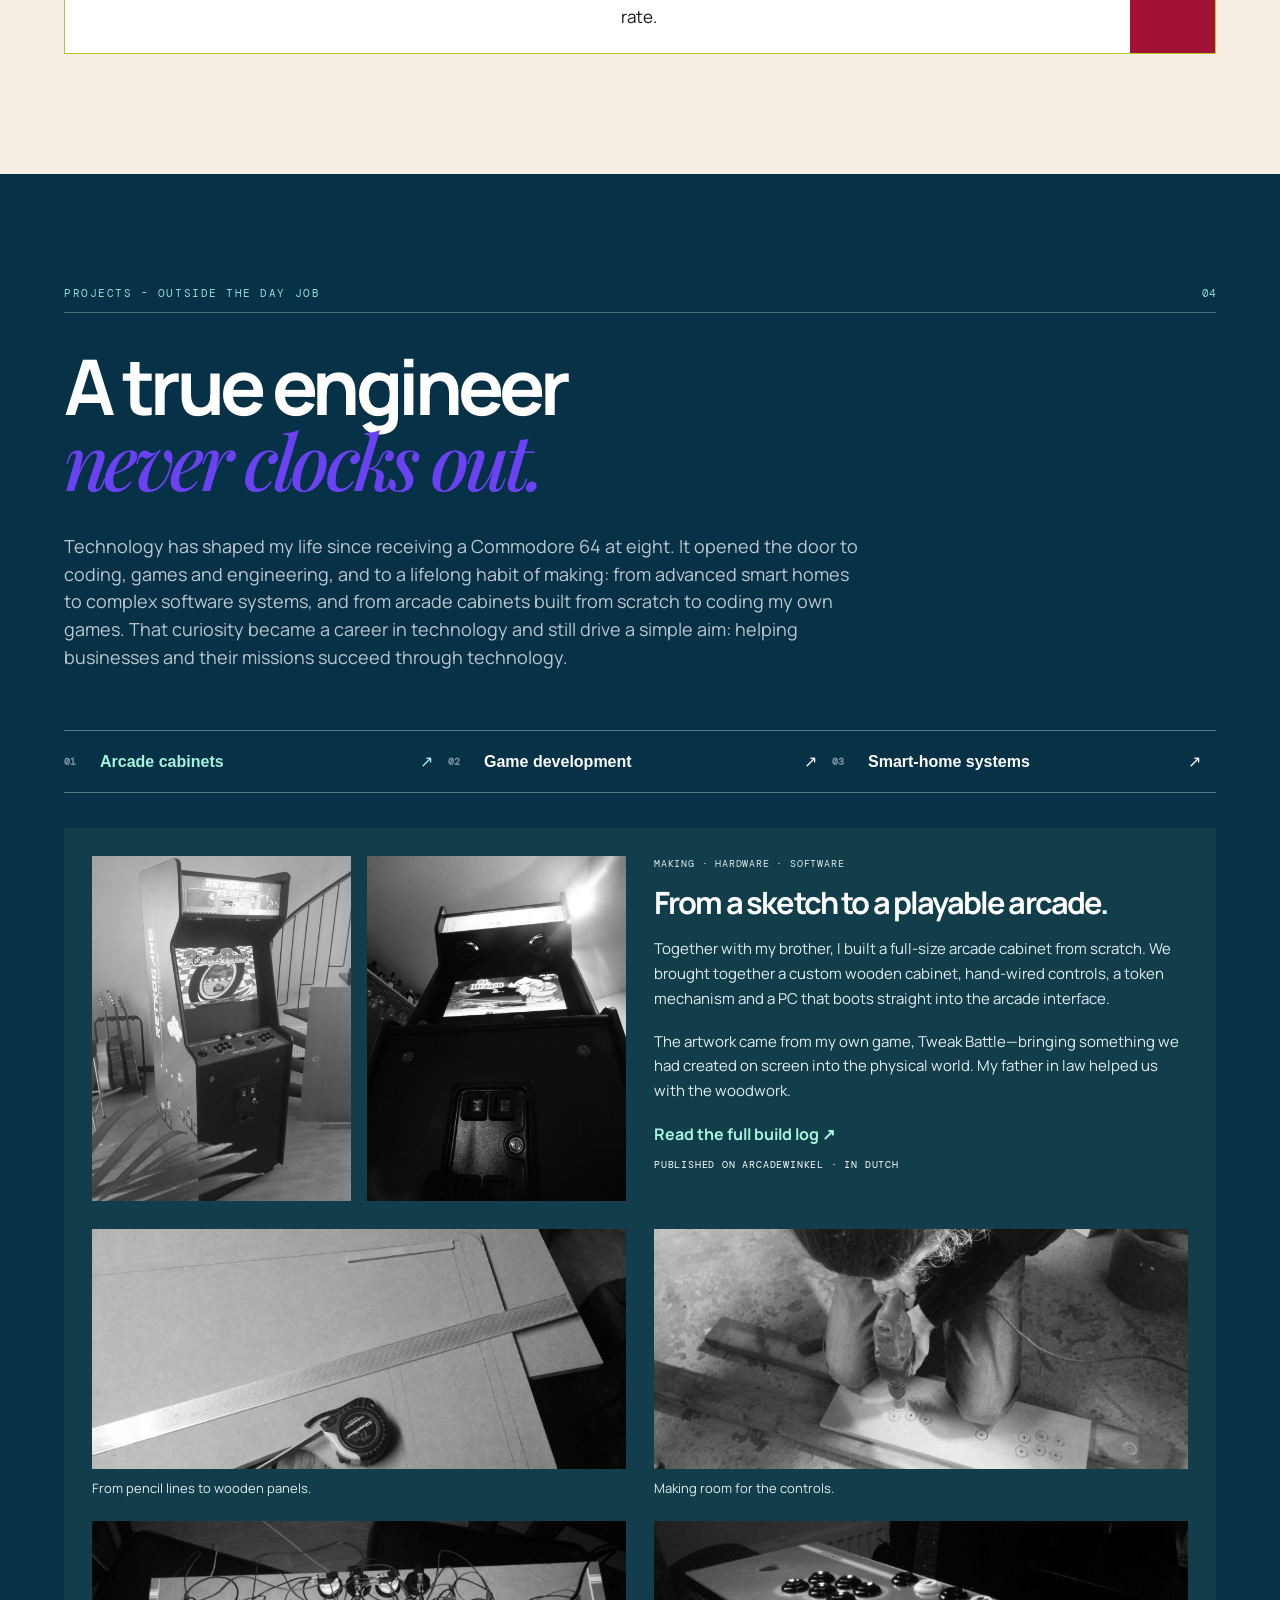
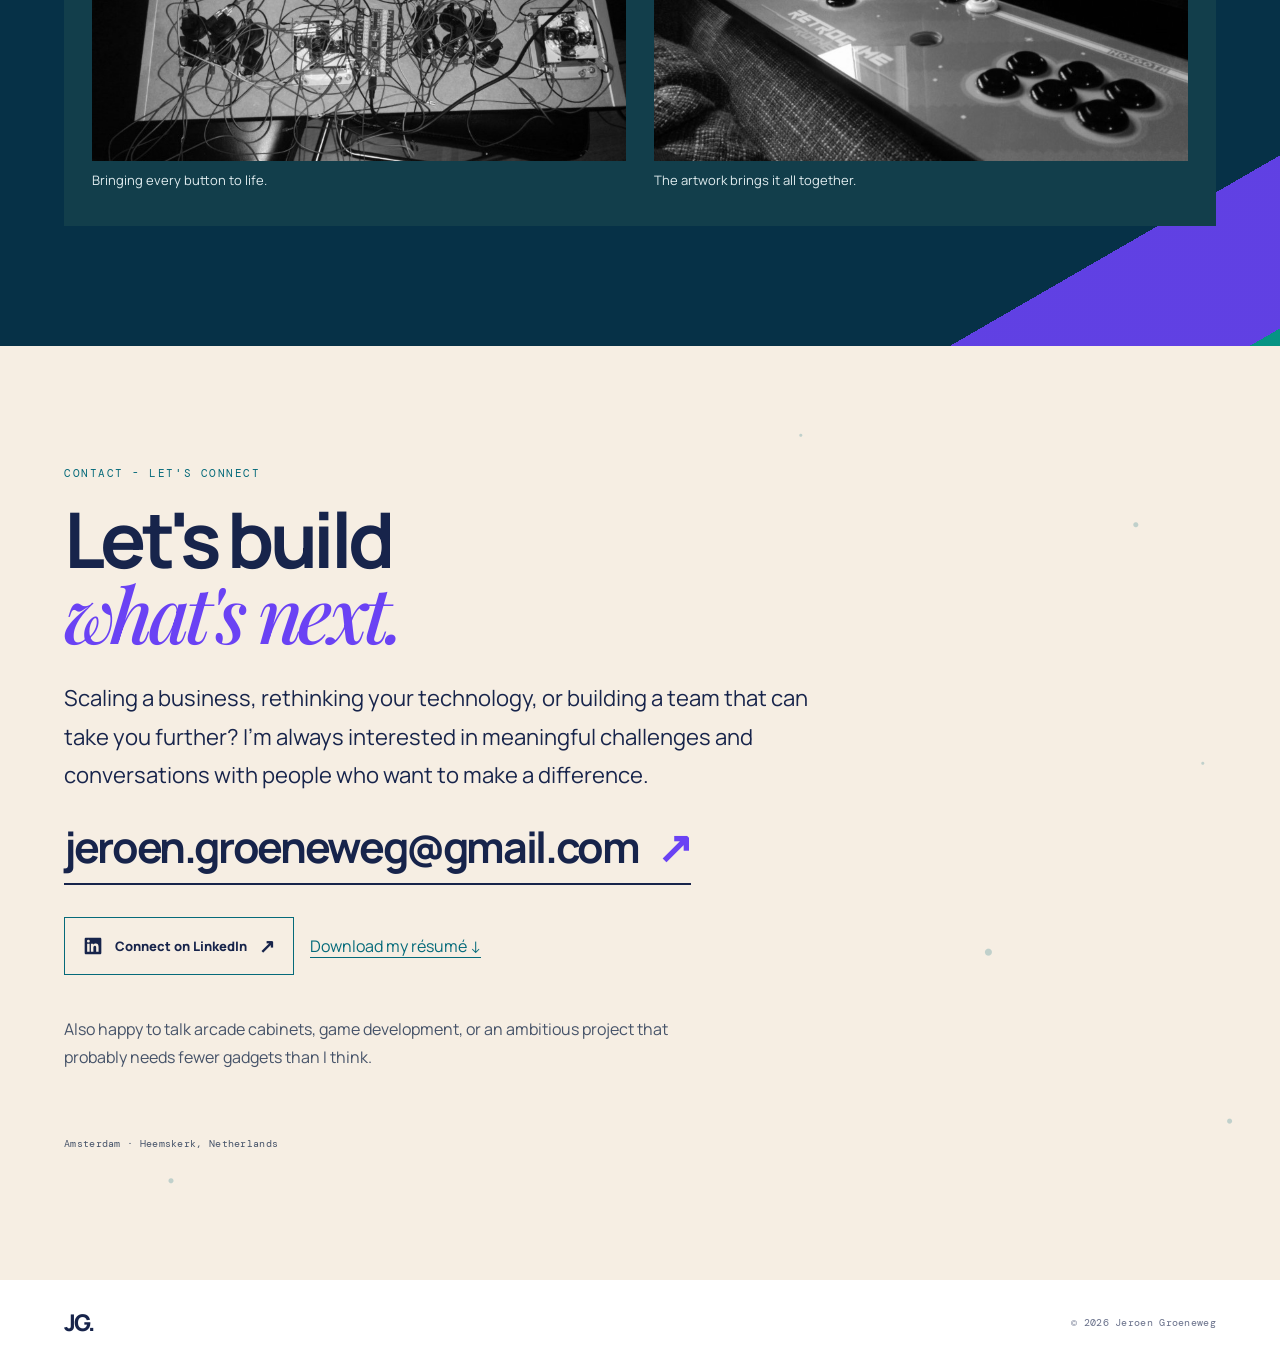
==== commit c7b4d6ab: "Update index.html" ====
--- a/index.html
+++ b/index.html
@@ -702,10 +702,10 @@
         <header class="section-top"><p class="eyebrow">Experience - Transformation results</p><span>02</span></header>
         <h2>The numbers behind<br />the <em>change at BridgeFund.</em></h2>
         <div class="result-grid">
-          <article><span class="icon">◎</span><strong>65+</strong><p>Insourced a team of 65 FTE across product, engineering and data to ensure in-house core competencies.</p></article>
-          <article><span class="icon">◷</span><strong>80%+</strong><p>Improvement the delivery velocity and time to market through agentic engineering by 80%.</p></article>
+          <article><span class="icon">◎</span><strong>65+</strong><p>Build a team of 65 FTE from the ground up across product, engineering and data to ensure in-house core competencies.</p></article>
+          <article><span class="icon">◷</span><strong>80%+</strong><p>Improvement the delivery velocity and time to market through setting clear priorities and agentic engineering by 80%.</p></article>
           <article><span class="icon">⌘</span><strong>90%</strong><p>A 90% reduction in technical complexity has been achived through strong build-vs-buy decisions and large refactorings.</p></article>
-          <article><span class="icon">€</span><strong>€15m+</strong><p>In 2026, more than 15 million in profit has been realised, enabled by a scalable technical foundation.”</p></article>
+          <article><span class="icon">€</span><strong>€15m+</strong><p>In 2026, more than 15 million in profit has been realised, enabled by a scalable technical foundation.</p></article>
         </div>
       </section>
 
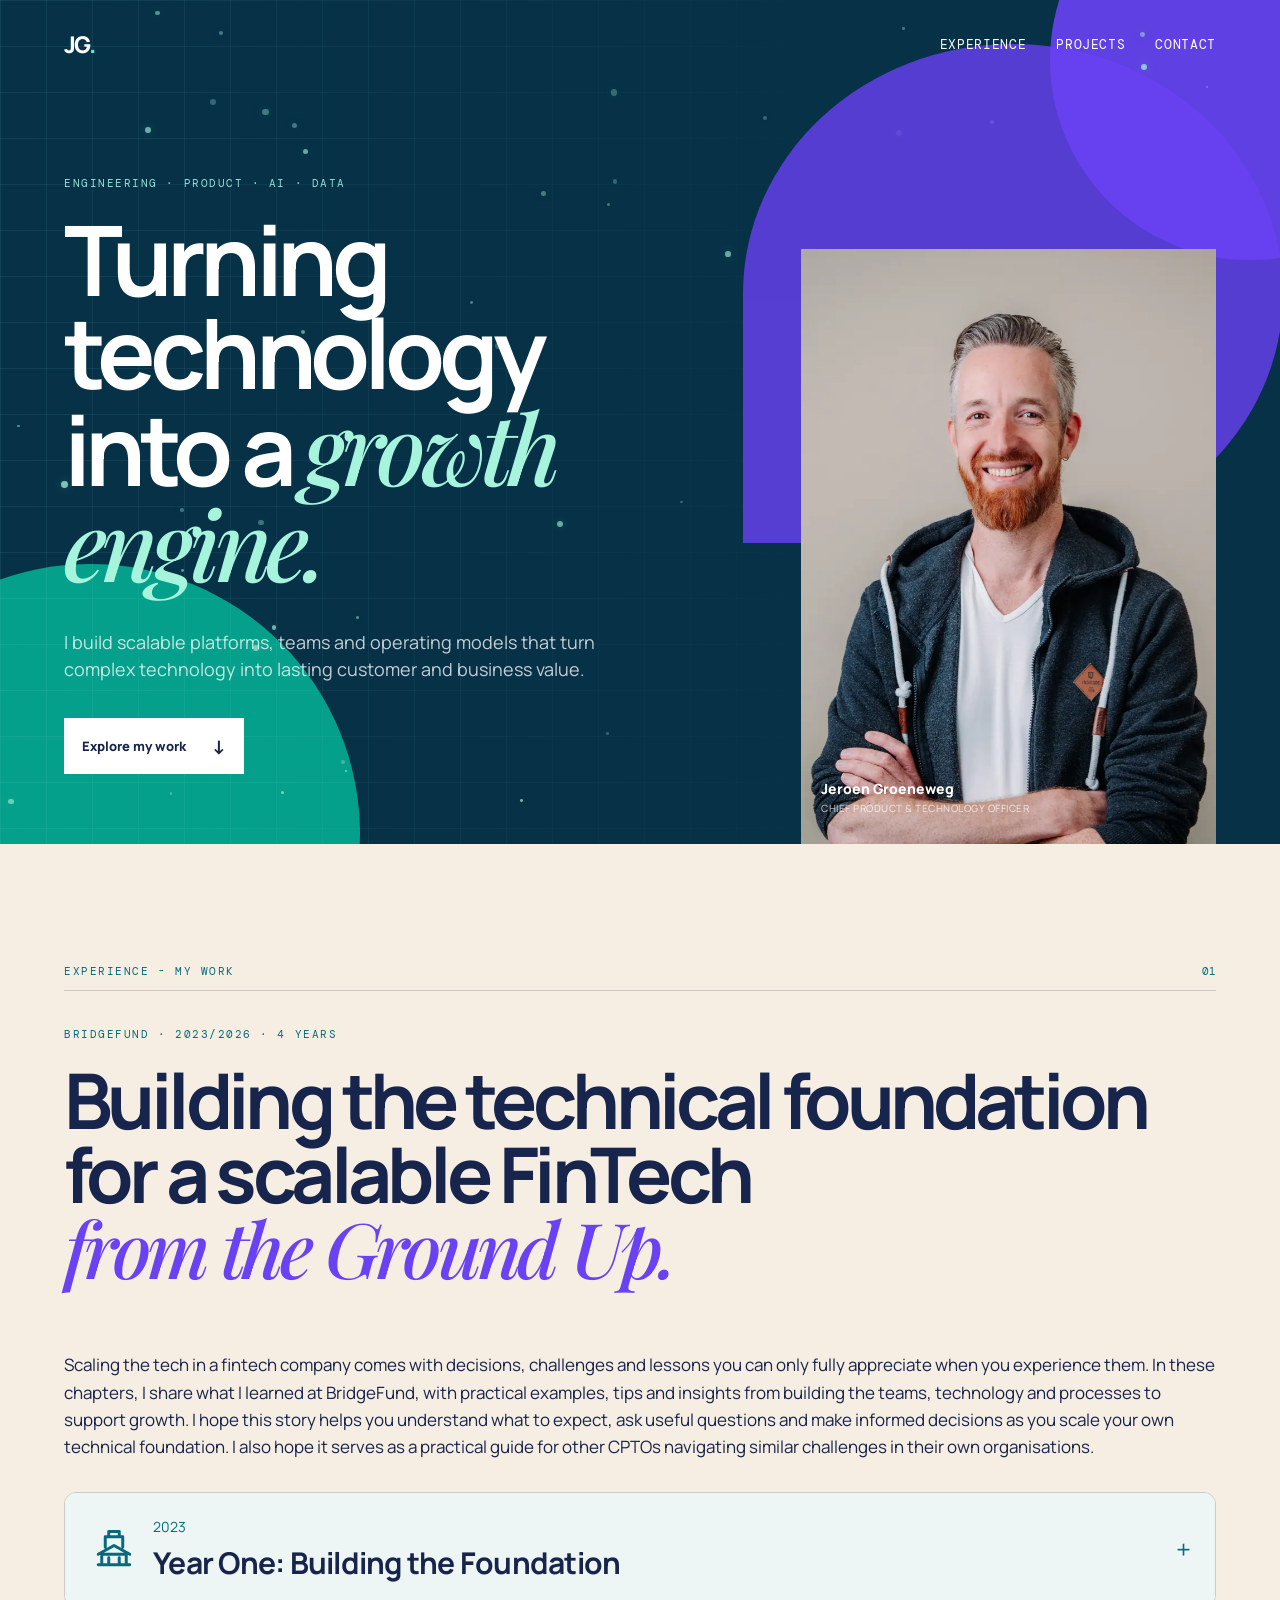
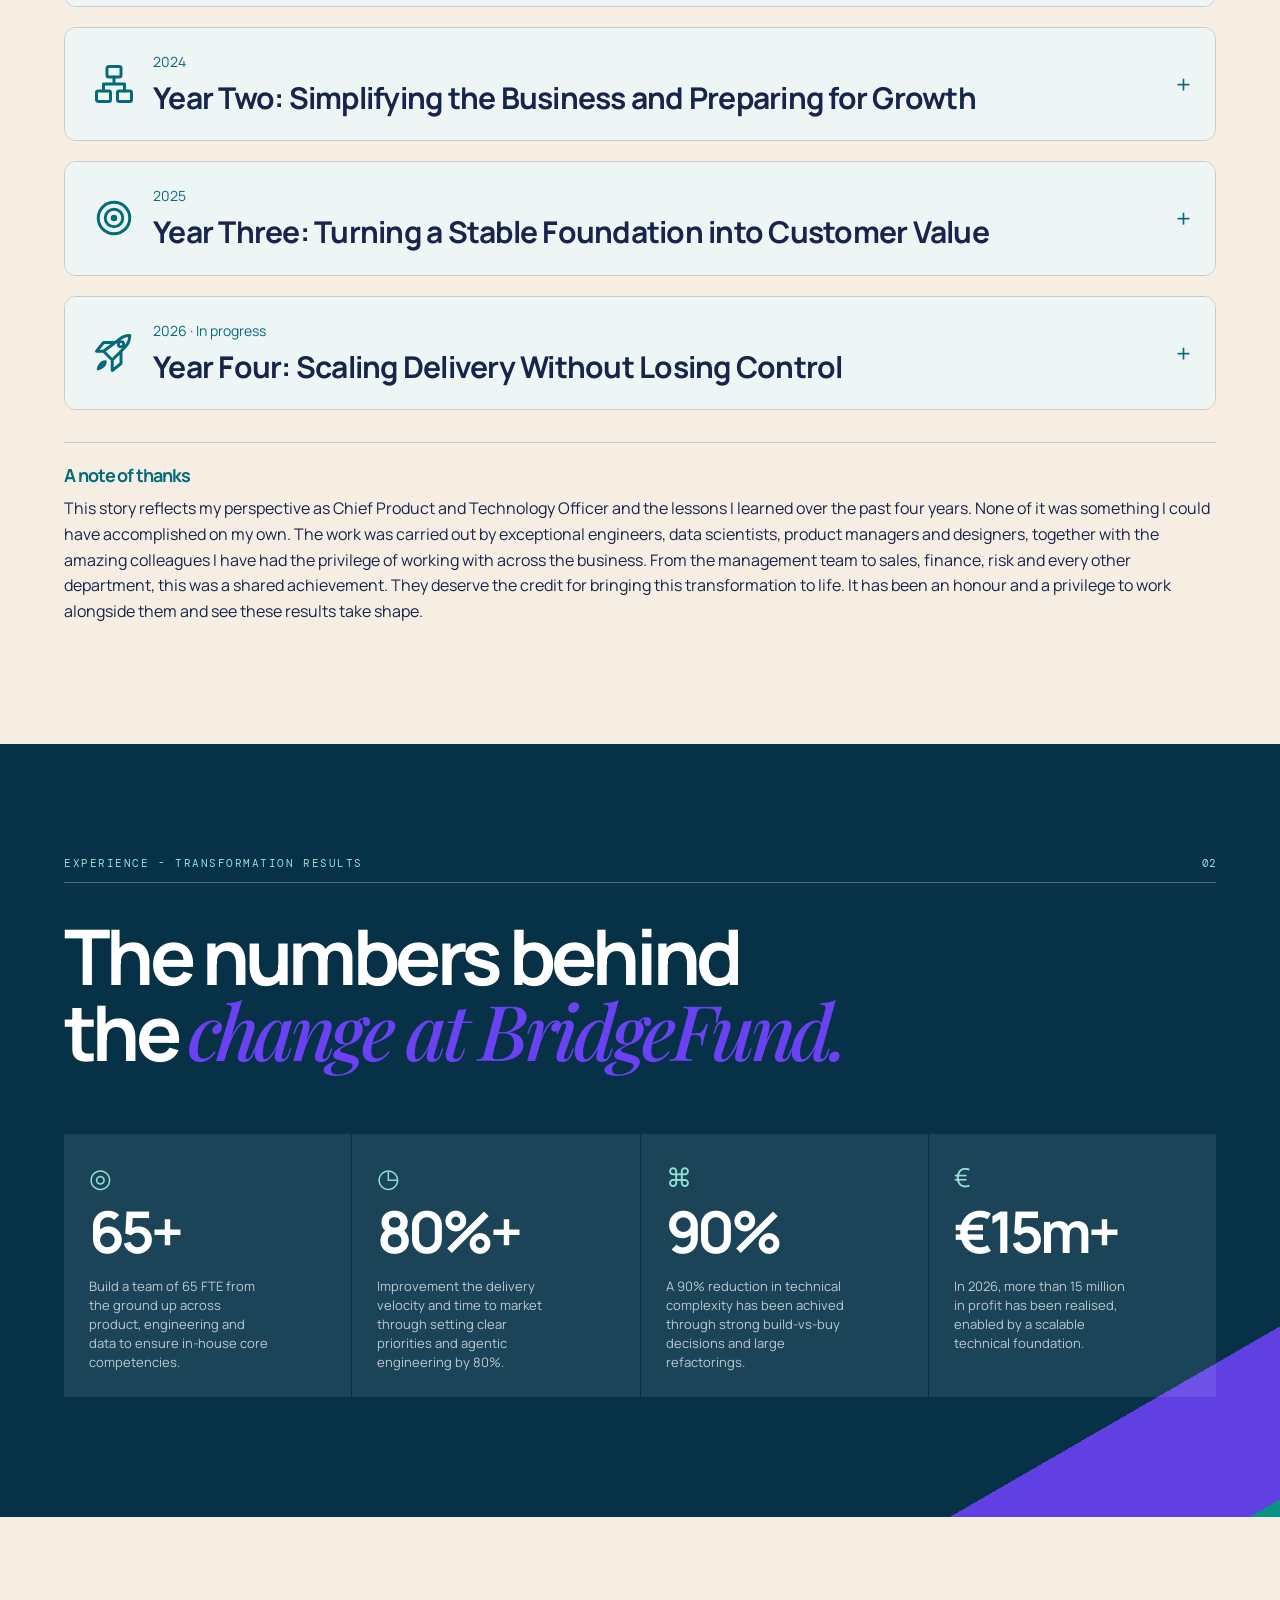
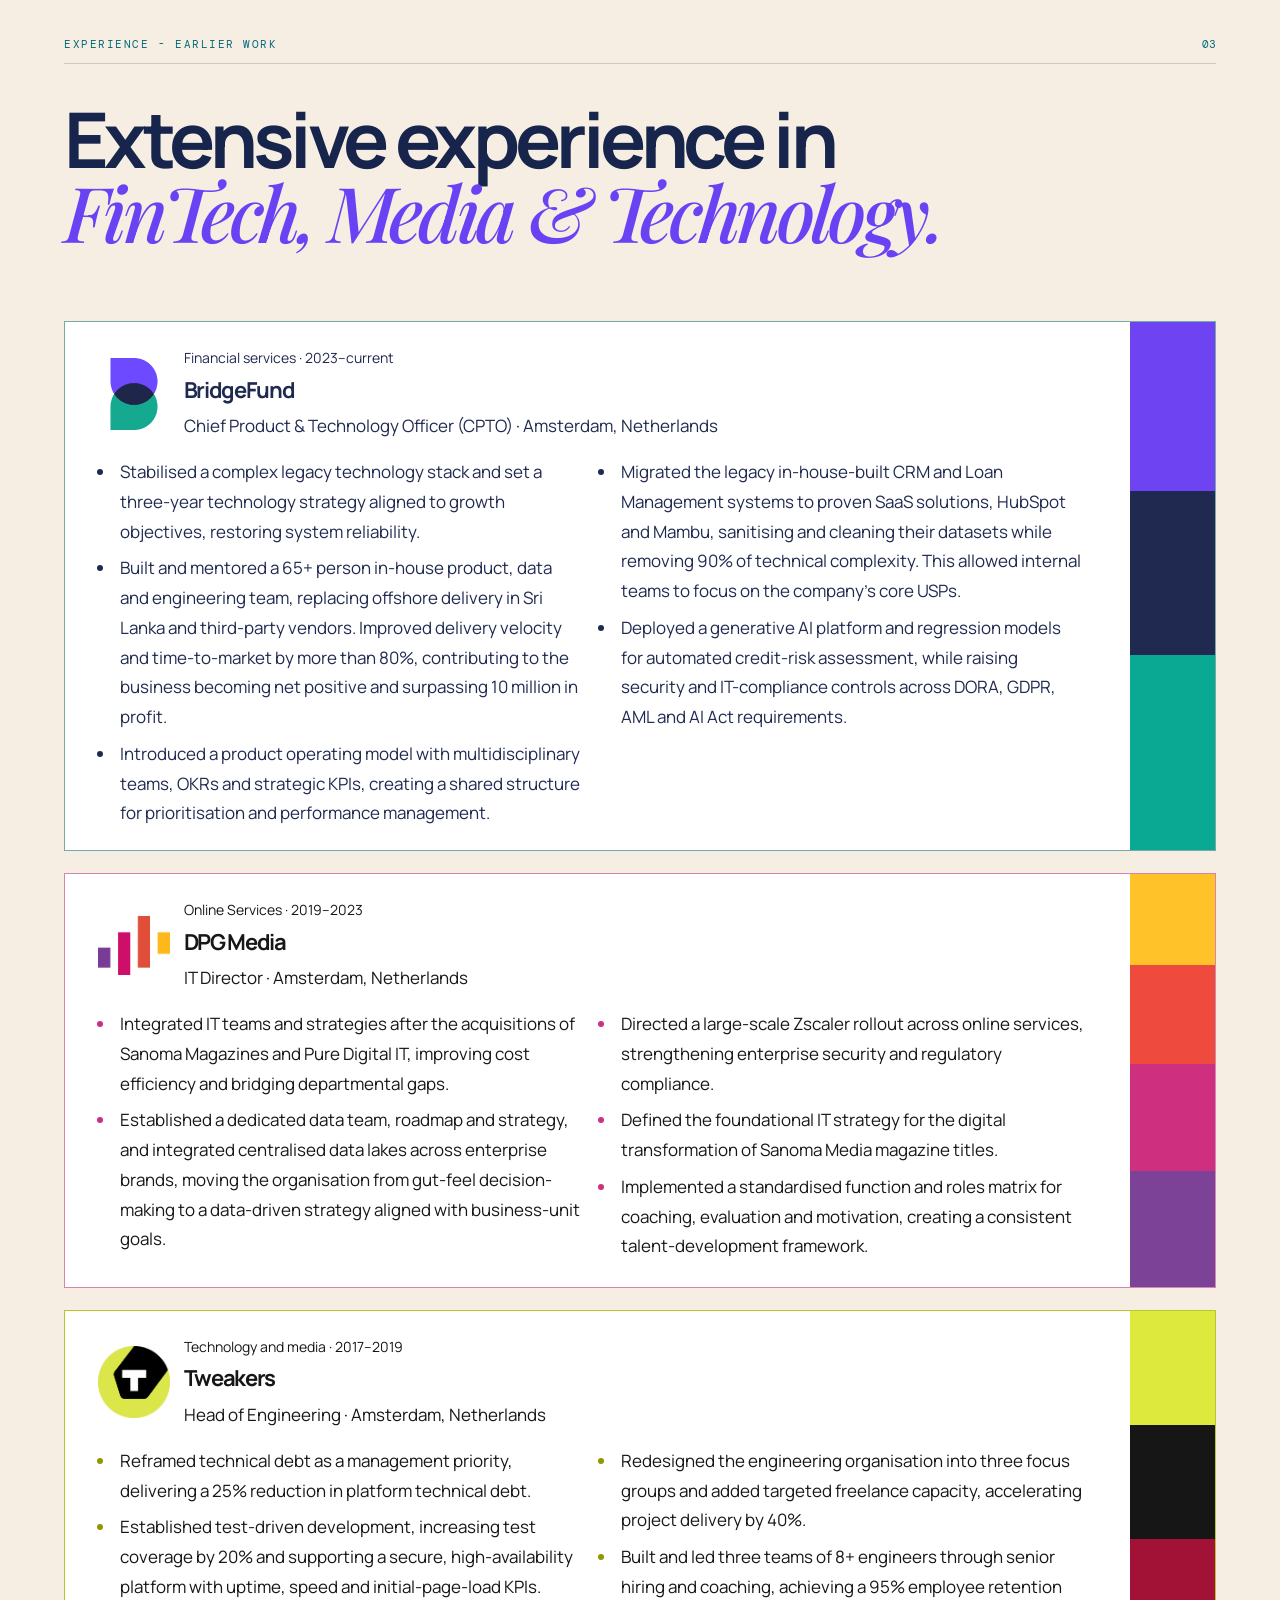
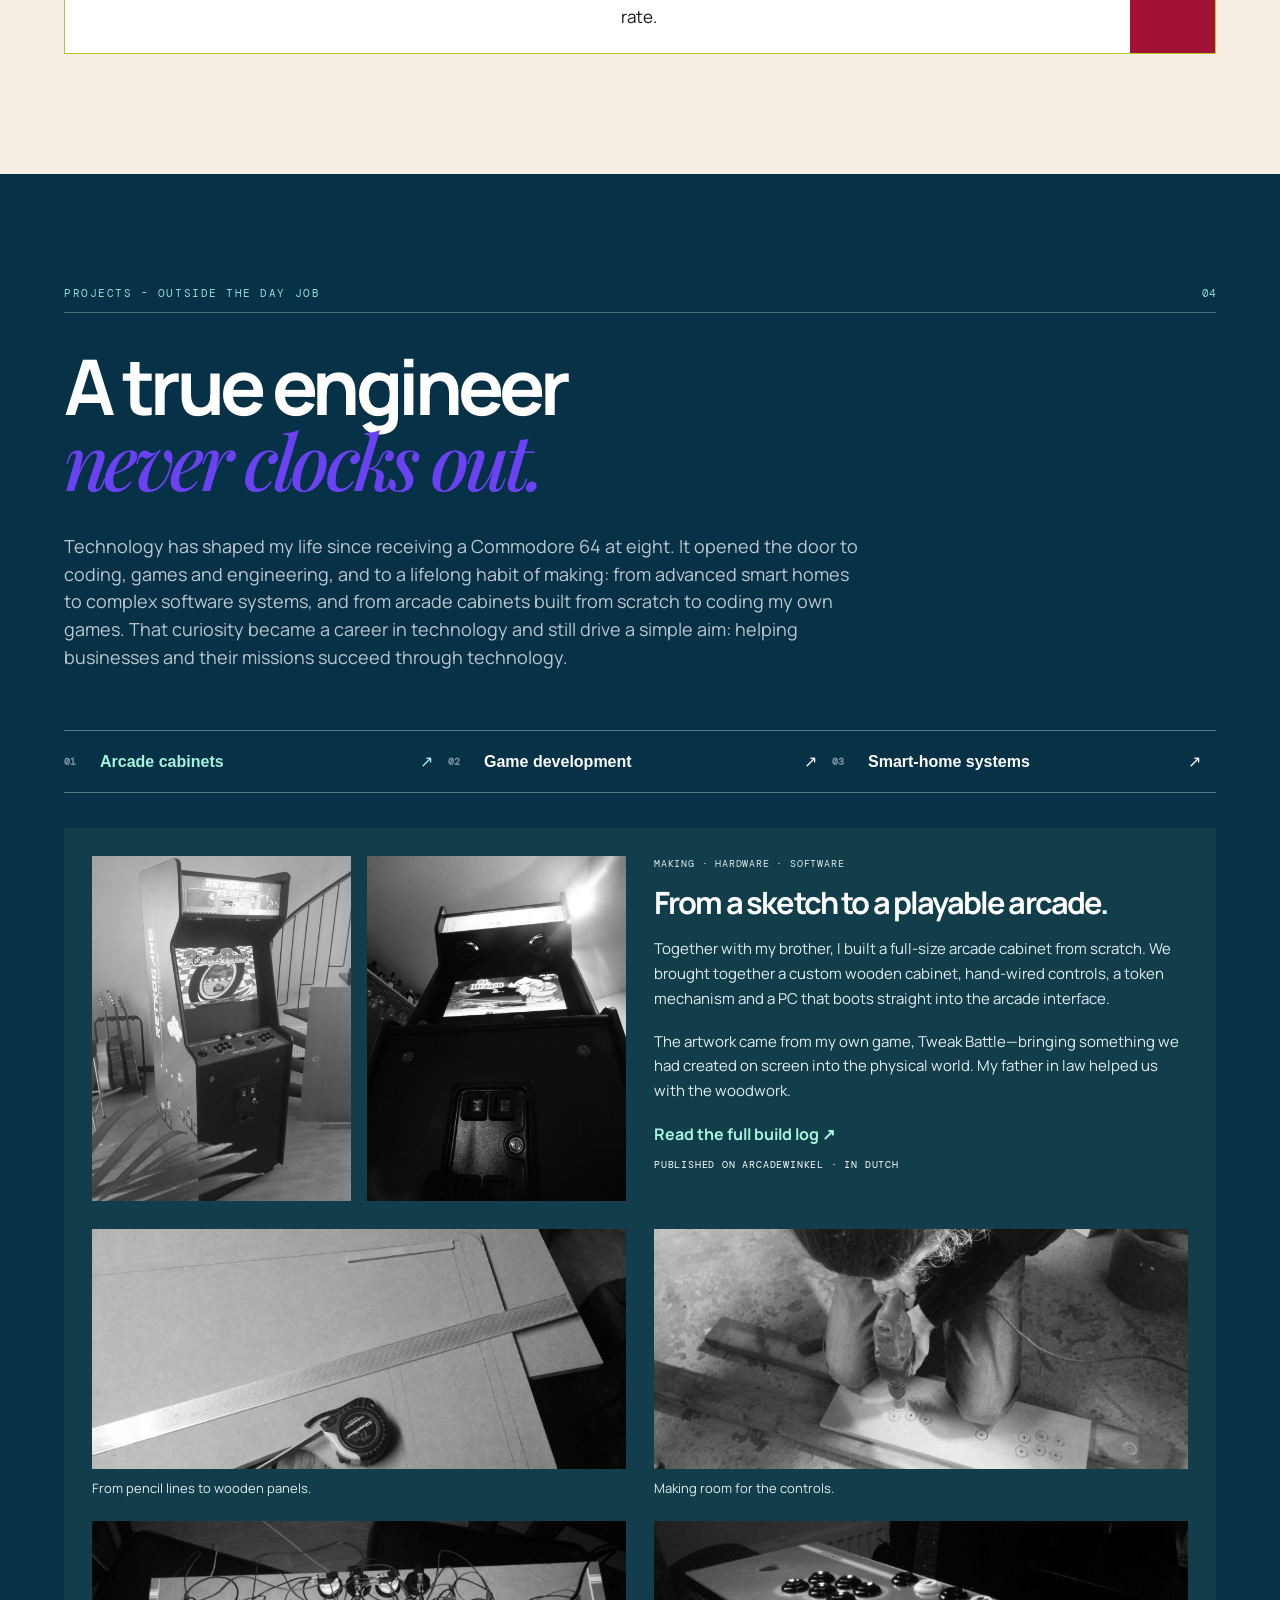
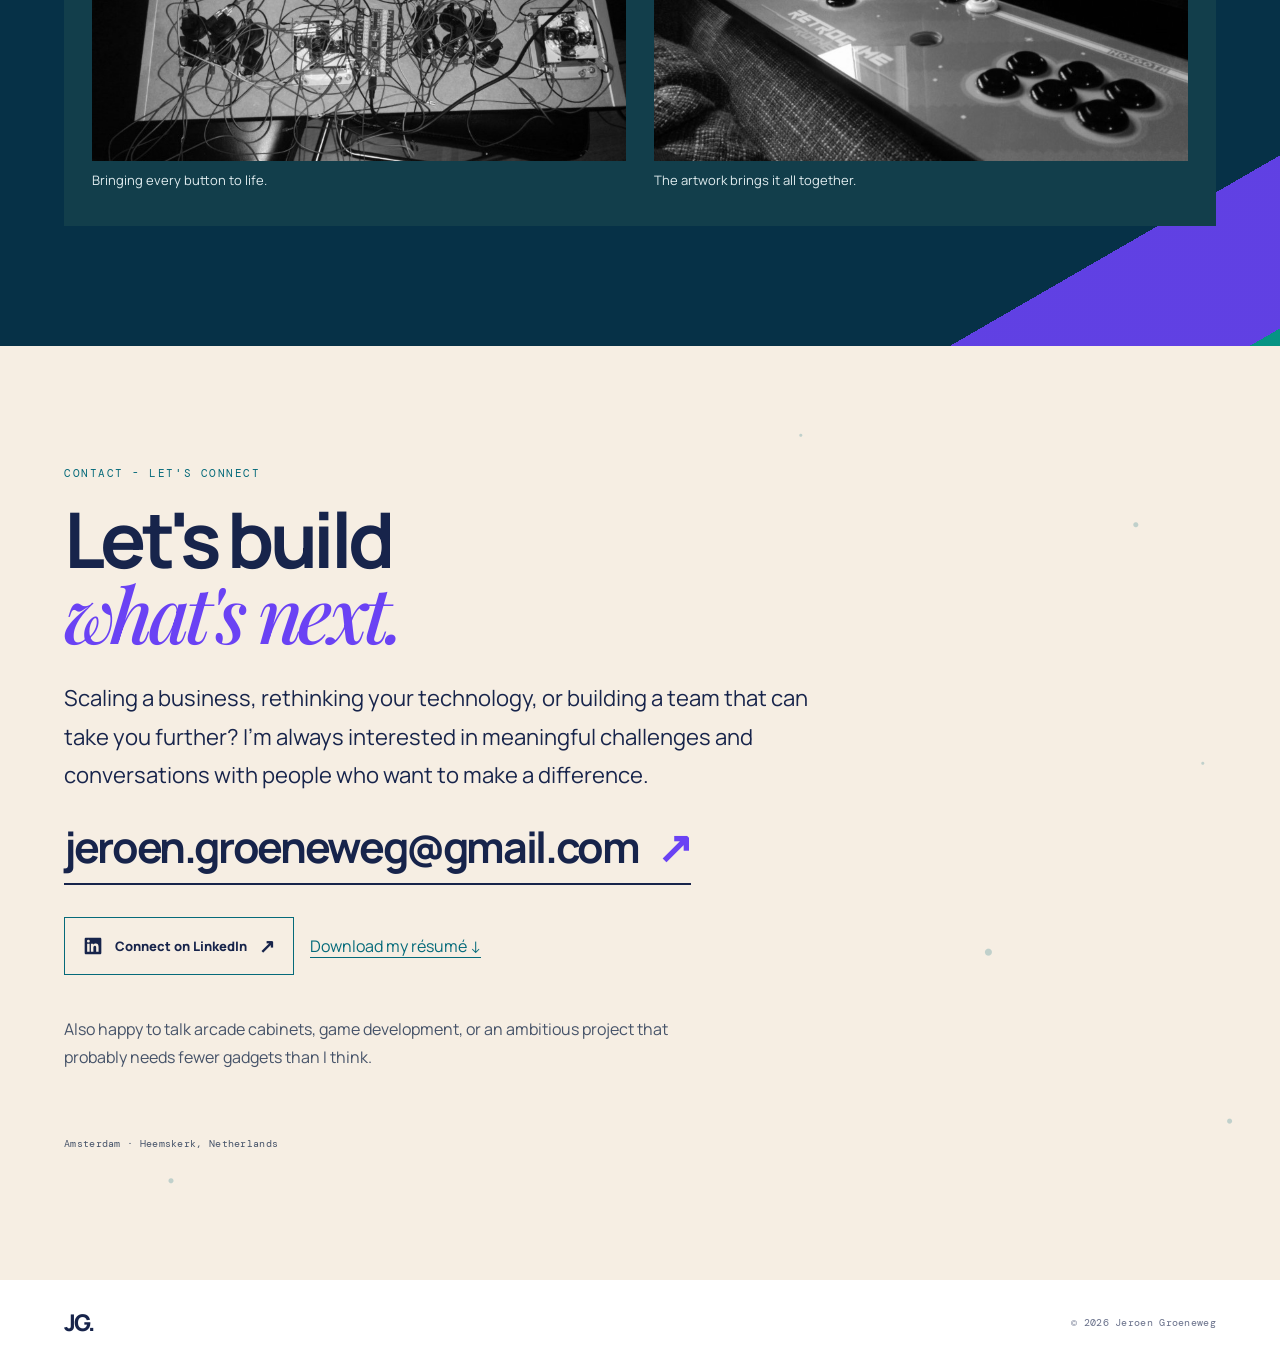
==== commit c4364a41: "Update index.html" ====
--- a/index.html
+++ b/index.html
@@ -711,7 +711,7 @@
 
       <section class="case-studies section">
         <header class="section-top"><p class="eyebrow dark">Experience - Earlier Work</p><span>03</span></header>
-        <h2>Previous experience in <em><br />FinTech, Media &amp; Technology.</em></h2>
+        <h2>Extensive experience in <em><br />FinTech, Media &amp; Technology.</em></h2>
         <article class="resume-card resume-card-bridgefund">
           <header class="resume-card-header">
             <img src="public/bridgefund-logo.png" alt="" width="72" height="72" loading="lazy" />
